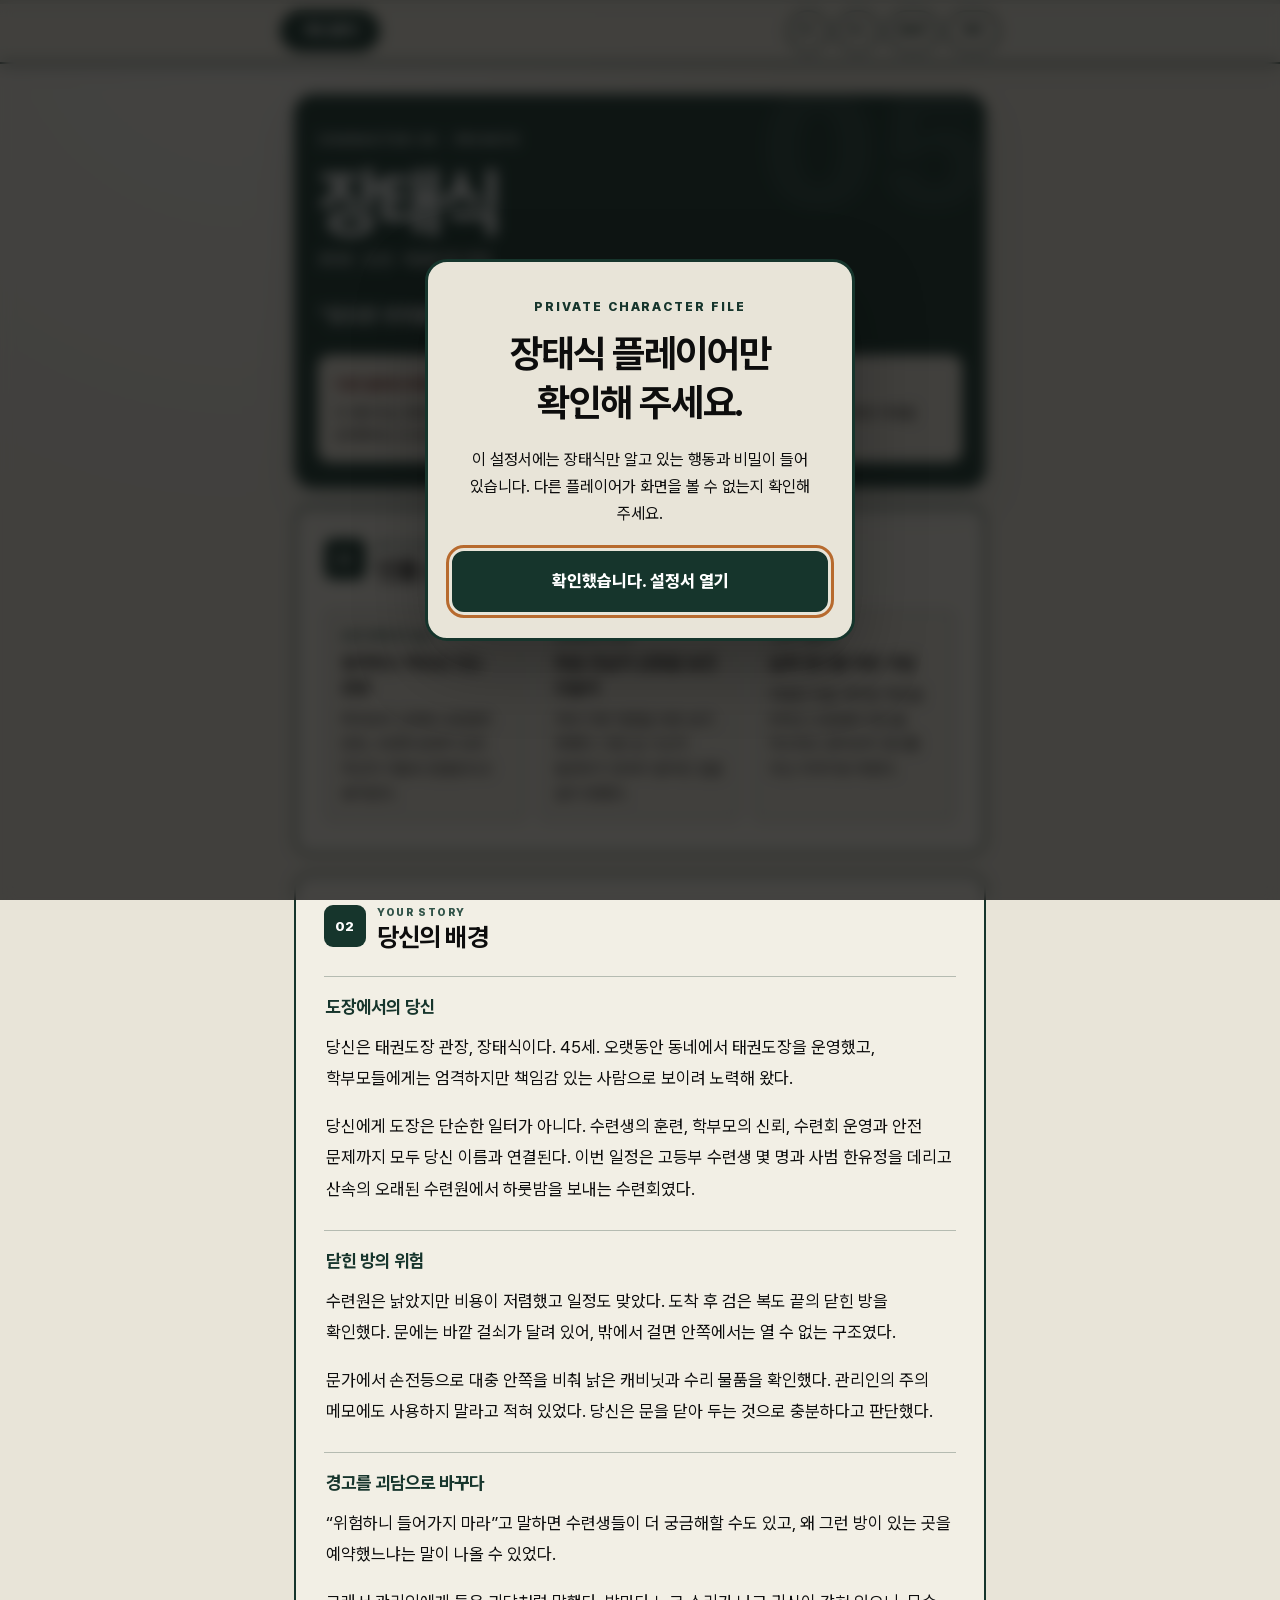
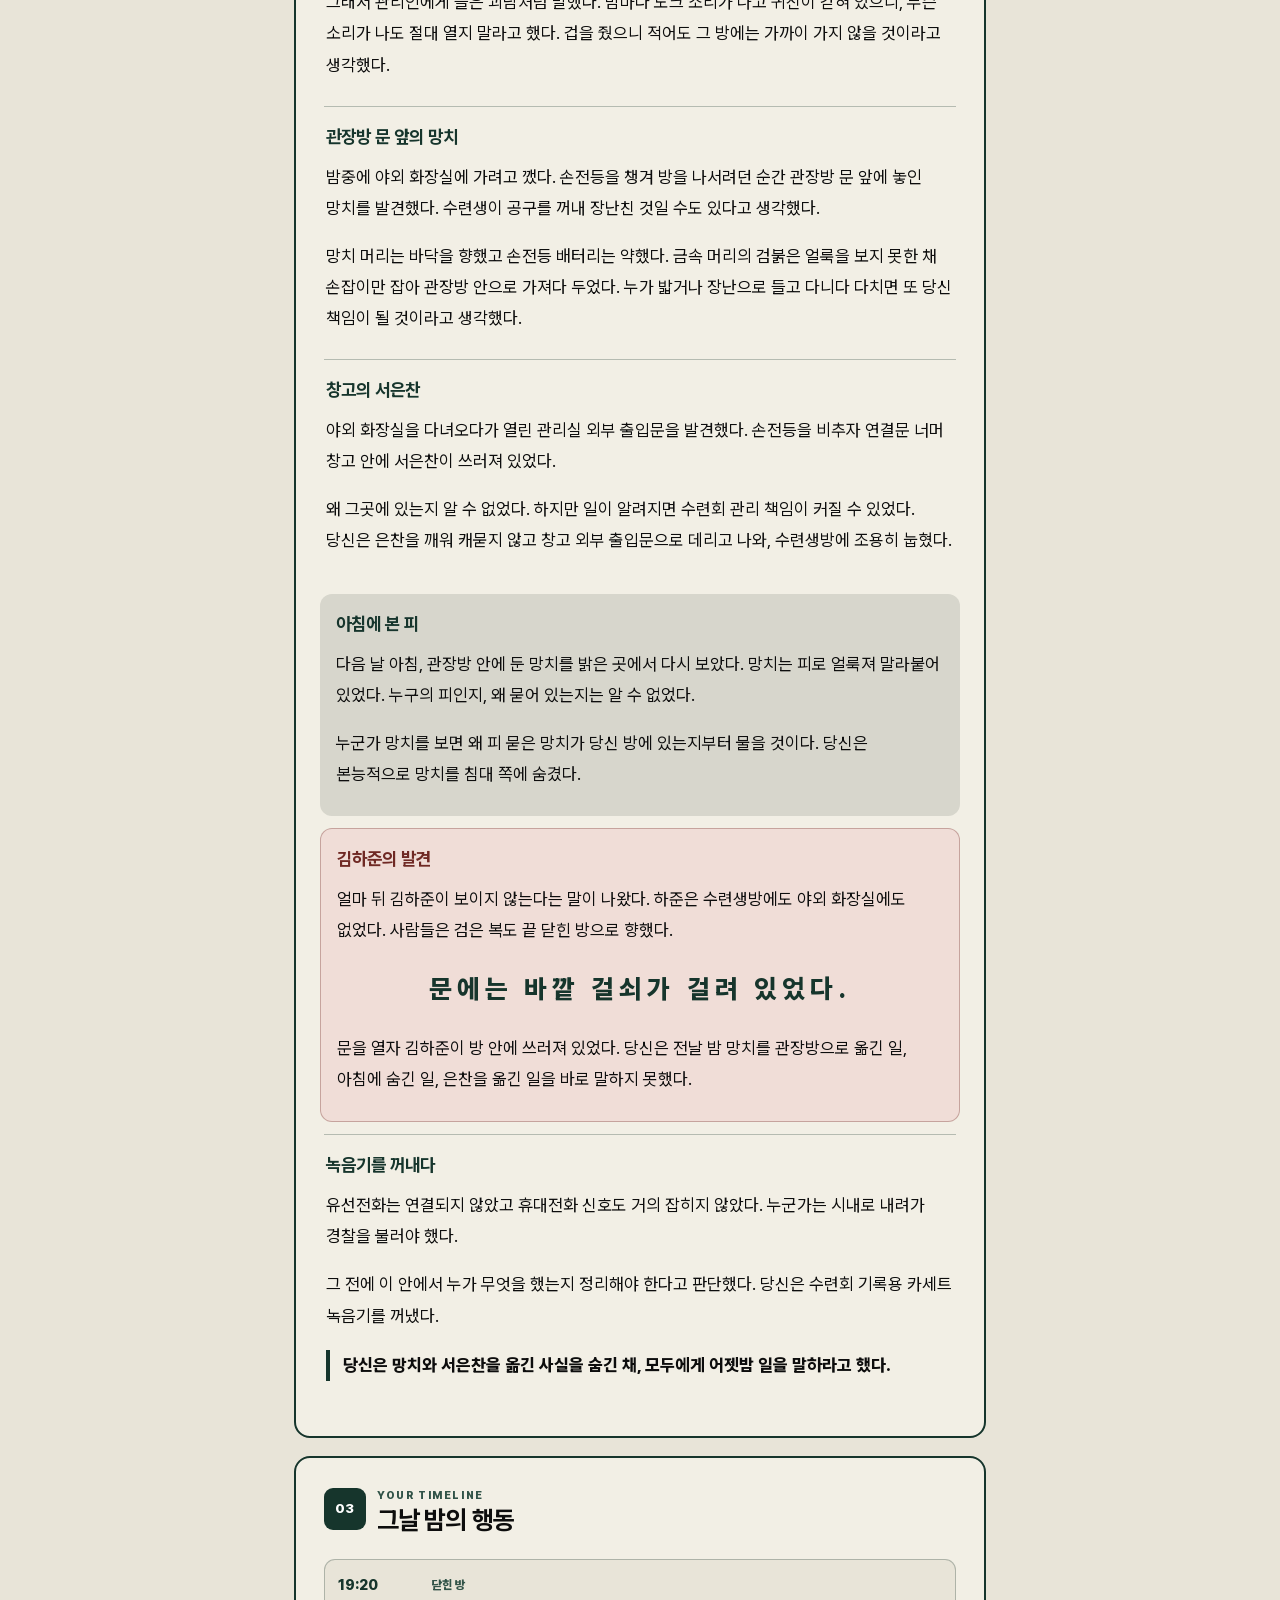
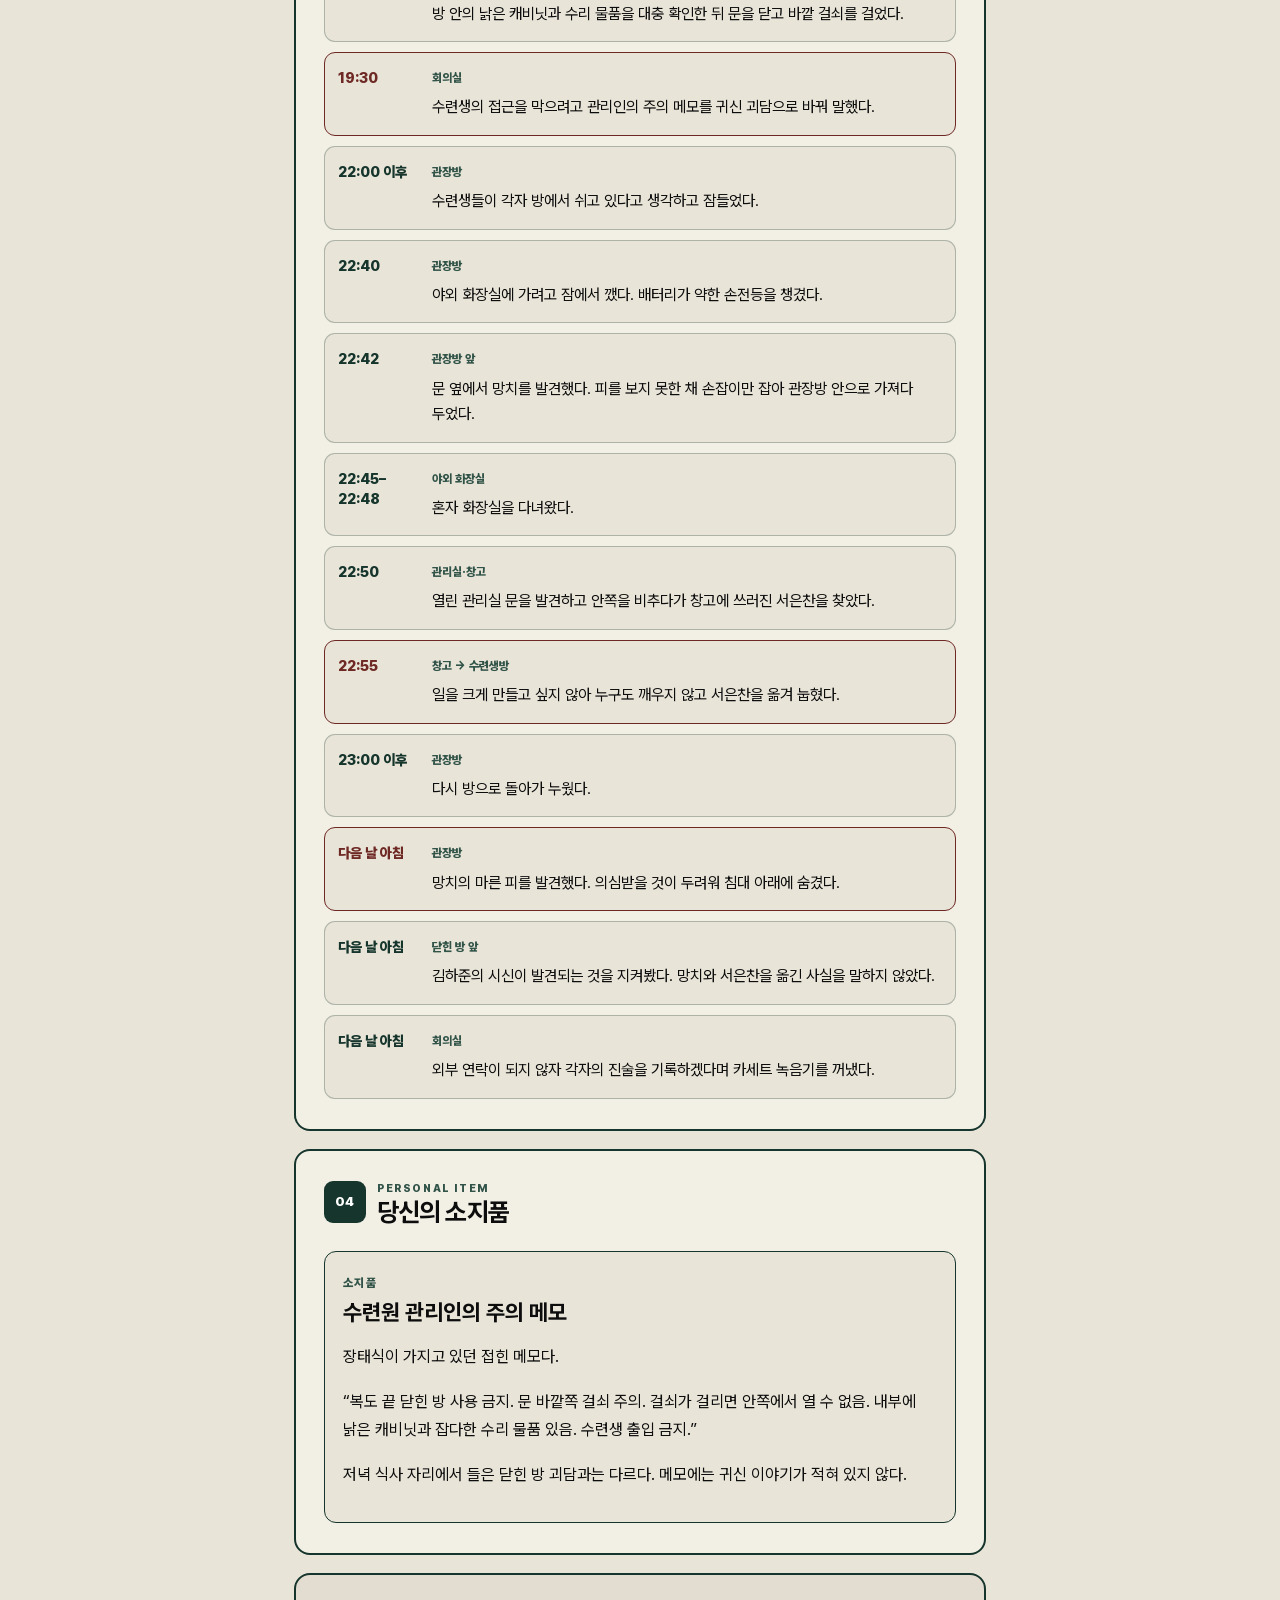
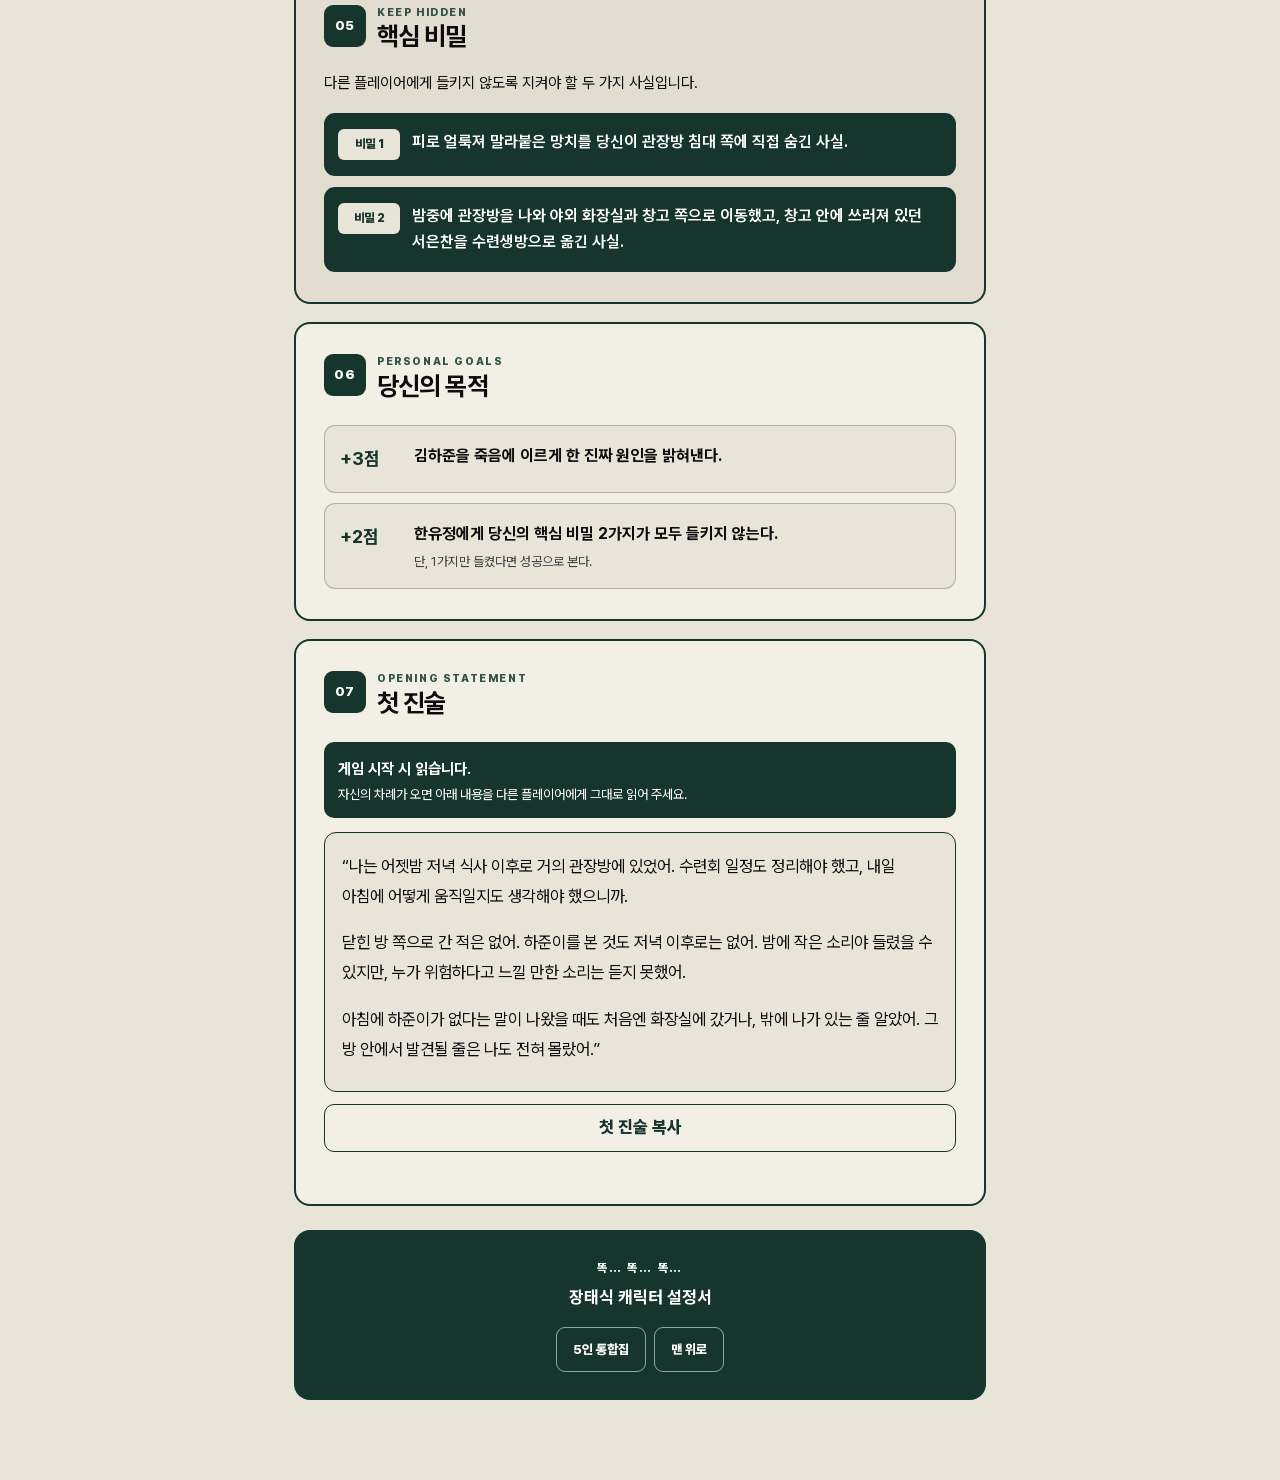
==== index.html @ a2833aea "Add files via upload" ====
<!doctype html>
<html lang="ko">
<head>
  <meta charset="utf-8">
  <meta name="viewport" content="width=device-width, initial-scale=1, viewport-fit=cover">
  <meta name="theme-color" content="#E8E4D8">
  <meta name="color-scheme" content="light">
  <meta name="robots" content="noindex,nofollow,noarchive,nosnippet">
  <title>똑… 똑… 똑… | 장태식 캐릭터 설정서</title>
  <meta name="description" content="머더 미스터리 똑… 똑… 똑… 장태식 전용 모바일 캐릭터 설정서">
  <link rel="stylesheet" href="style.css">
</head>
<body class="is-locked">
  <span class="page-top-anchor" id="pageTop" aria-hidden="true"></span>
  <a class="skip-link" href="#mainContent">본문으로 바로가기</a>
  <div class="reading-progress" aria-hidden="true"><span id="readingProgress"></span></div>

  <section class="privacy-gate" id="privacyGate" role="dialog" aria-modal="true" aria-labelledby="gateTitle">
    <div class="privacy-gate__card">
      <p class="privacy-gate__eyebrow">PRIVATE CHARACTER FILE</p>
      <h1 id="gateTitle">장태식 플레이어만<br>확인해 주세요.</h1>
      <p>이 설정서에는 장태식만 알고 있는 행동과 비밀이 들어 있습니다. 다른 플레이어가 화면을 볼 수 없는지 확인해 주세요.</p>
      <button id="acknowledgeButton" type="button">확인했습니다. 설정서 열기</button>
    </div>
  </section>

  <header class="reader-header" id="readerHeader" inert aria-hidden="true">
    <div class="reader-header__inner">
      <a class="control-button control-button--guide" id="gameGuideLink" href="game-guide/index.html">게임 설명서</a>
      <div class="reader-controls" aria-label="읽기 설정">
        <button class="control-button font-button" id="fontDown" type="button" aria-label="글자 크기 줄이기">가−</button>
        <button class="control-button font-button" id="fontUp" type="button" aria-label="글자 크기 키우기">가＋</button>
        <button class="control-button control-button--map" id="mapOpen" type="button" aria-haspopup="dialog" aria-controls="mapModal" aria-expanded="false">MAP</button>
        <button class="control-button control-button--toc" id="tocOpen" type="button" aria-haspopup="dialog" aria-controls="tocSheet" aria-expanded="false">목차</button>
      </div>
    </div>
  </header>

  <aside class="toc-sheet" id="tocSheet" aria-hidden="true" inert>
    <button class="toc-sheet__backdrop" id="tocBackdrop" type="button" tabindex="-1" aria-label="목차 닫기"></button>
    <div class="toc-sheet__panel" role="dialog" aria-modal="true" aria-labelledby="tocTitle">
      <div class="toc-sheet__header">
        <div><span>QUICK NAVIGATION</span><h2 id="tocTitle">목차</h2></div>
        <button id="tocClose" type="button" aria-label="목차 닫기">닫기</button>
      </div>
      <nav class="toc-list" aria-label="설정서 목차">
        <a href="#profile"><span>01</span><strong>인물 소개</strong></a>
        <a href="#background"><span>02</span><strong>당신의 배경</strong></a>
        <a href="#timeline"><span>03</span><strong>그날 밤의 행동</strong></a>
        <a href="#belonging"><span>04</span><strong>당신의 소지품</strong></a>
        <a href="#secrets"><span>05</span><strong>핵심 비밀</strong></a>
        <a href="#goals"><span>06</span><strong>당신의 목적</strong></a>
        <a href="#statement"><span>07</span><strong>첫 진술</strong></a>
      </nav>
    </div>
  </aside>

  <aside class="map-modal" id="mapModal" aria-hidden="true" inert>
    <button class="map-modal__backdrop" id="mapBackdrop" type="button" tabindex="-1" aria-label="지도 닫기"></button>
    <section class="map-modal__panel" role="dialog" aria-modal="true" aria-labelledby="mapTitle">
      <header class="map-modal__header">
        <div><span>TRAINING CENTER</span><h2 id="mapTitle">수련원 MAP</h2></div>
        <button id="mapClose" type="button">닫기</button>
      </header>
      <div class="map-toolbar" aria-label="지도 확대 설정">
        <button id="mapZoomOut" type="button" aria-label="지도 축소">−</button>
        <output id="mapZoomValue" aria-live="polite">100%</output>
        <button id="mapZoomIn" type="button" aria-label="지도 확대">＋</button>
        <button id="mapReset" type="button">맞춤</button>
      </div>
      <div class="map-viewport" id="mapViewport" tabindex="0" aria-label="확대된 지도를 스크롤하여 확인">
        <img id="mapImage" src="map.png" alt="수련원 실외시설과 실내시설의 방 및 이동 구조를 보여 주는 지도" draggable="false">
      </div>
      <p class="map-hint">확대 후 지도를 위아래·좌우로 움직여 확인하세요.</p>
    </section>
  </aside>

  <main class="page-shell" id="mainContent" tabindex="-1" inert aria-hidden="true">
    <section class="character-hero" aria-labelledby="characterName">
      <p class="character-hero__eyebrow">CHARACTER 05 · PRIVATE</p>
      <h2 id="characterName">장태식</h2>
      <p class="character-hero__role">45세 · 남성 · 태권도장 관장</p>
      <p class="character-hero__lead">“당신은 안전을 책임졌지만, 문제를 감추는 쪽을 선택했다.”</p>
      <div class="privacy-note">
        <strong>다른 플레이어에게 보여주지 마세요.</strong>
        <p>이 페이지는 장태식을 맡은 플레이어만 읽습니다. 필요한 내용은 말로 설명할 수 있지만, 설정서 화면 자체를 공개해서는 안 됩니다.</p>
      </div>
    </section>

    <section class="content-section" id="profile" data-section="인물 소개">
      <div class="section-heading">
        <span class="section-number">01</span>
        <div><p>AT A GLANCE</p><h2>인물 소개</h2></div>
      </div>
      <div class="profile-grid">
        <article><span>도장 안에서의 모습</span><strong>엄격하고 책임감 있는 관장</strong><p>학부모의 신뢰와 수련생의 안전, 수련회 운영이 모두 자신의 이름과 연결된다고 생각한다.</p></article>
        <article><span>김하준과의 관계</span><strong>죽음 전날의 상황을 놓친 인솔자</strong><p>저녁 이후 하준을 따로 보지 못했다. 다음 날 시신이 발견되기 전까지 벌어진 일을 알지 못했다.</p></article>
        <article><span>그날의 출발점</span><strong>실제 경고를 바꾼 괴담</strong><p>위험한 방을 예약한 책임을 피하고 수련생의 접근을 막으려고 관리인의 경고를 귀신 이야기로 바꿨다.</p></article>
      </div>
    </section>

    <section class="content-section" id="background" data-section="당신의 배경">
      <div class="section-heading">
        <span class="section-number">02</span>
        <div><p>YOUR STORY</p><h2>당신의 배경</h2></div>
      </div>
      <div class="story-block">
        <h3>도장에서의 당신</h3>
        <p>당신은 태권도장 관장, 장태식이다. 45세. 오랫동안 동네에서 태권도장을 운영했고, 학부모들에게는 엄격하지만 책임감 있는 사람으로 보이려 노력해 왔다.</p>
        <p>당신에게 도장은 단순한 일터가 아니다. 수련생의 훈련, 학부모의 신뢰, 수련회 운영과 안전 문제까지 모두 당신 이름과 연결된다. 이번 일정은 고등부 수련생 몇 명과 사범 한유정을 데리고 산속의 오래된 수련원에서 하룻밤을 보내는 수련회였다.</p>
      </div>
      <div class="story-block">
        <h3>닫힌 방의 위험</h3>
        <p>수련원은 낡았지만 비용이 저렴했고 일정도 맞았다. 도착 후 검은 복도 끝의 닫힌 방을 확인했다. 문에는 바깥 걸쇠가 달려 있어, 밖에서 걸면 안쪽에서는 열 수 없는 구조였다.</p>
        <p>문가에서 손전등으로 대충 안쪽을 비춰 낡은 캐비닛과 수리 물품을 확인했다. 관리인의 주의 메모에도 사용하지 말라고 적혀 있었다. 당신은 문을 닫아 두는 것으로 충분하다고 판단했다.</p>
      </div>
      <div class="story-block">
        <h3>경고를 괴담으로 바꾸다</h3>
        <p>“위험하니 들어가지 마라”고 말하면 수련생들이 더 궁금해할 수도 있고, 왜 그런 방이 있는 곳을 예약했느냐는 말이 나올 수 있었다.</p>
        <p>그래서 관리인에게 들은 괴담처럼 말했다. 밤마다 노크 소리가 나고 귀신이 갇혀 있으니, 무슨 소리가 나도 절대 열지 말라고 했다. 겁을 줬으니 적어도 그 방에는 가까이 가지 않을 것이라고 생각했다.</p>
      </div>
      <div class="story-block">
        <h3>관장방 문 앞의 망치</h3>
        <p>밤중에 야외 화장실에 가려고 깼다. 손전등을 챙겨 방을 나서려던 순간 관장방 문 앞에 놓인 망치를 발견했다. 수련생이 공구를 꺼내 장난친 것일 수도 있다고 생각했다.</p>
        <p>망치 머리는 바닥을 향했고 손전등 배터리는 약했다. 금속 머리의 검붉은 얼룩을 보지 못한 채 손잡이만 잡아 관장방 안으로 가져다 두었다. 누가 밟거나 장난으로 들고 다니다 다치면 또 당신 책임이 될 것이라고 생각했다.</p>
      </div>
      <div class="story-block">
        <h3>창고의 서은찬</h3>
        <p>야외 화장실을 다녀오다가 열린 관리실 외부 출입문을 발견했다. 손전등을 비추자 연결문 너머 창고 안에 서은찬이 쓰러져 있었다.</p>
        <p>왜 그곳에 있는지 알 수 없었다. 하지만 일이 알려지면 수련회 관리 책임이 커질 수 있었다. 당신은 은찬을 깨워 캐묻지 않고 창고 외부 출입문으로 데리고 나와, 수련생방에 조용히 눕혔다.</p>
      </div>
      <div class="story-block story-block--dark">
        <h3>아침에 본 피</h3>
        <p>다음 날 아침, 관장방 안에 둔 망치를 밝은 곳에서 다시 보았다. 망치는 피로 얼룩져 말라붙어 있었다. 누구의 피인지, 왜 묻어 있는지는 알 수 없었다.</p>
        <p>누군가 망치를 보면 왜 피 묻은 망치가 당신 방에 있는지부터 물을 것이다. 당신은 본능적으로 망치를 침대 쪽에 숨겼다.</p>
      </div>
      <div class="story-block story-block--danger">
        <h3>김하준의 발견</h3>
        <p>얼마 뒤 김하준이 보이지 않는다는 말이 나왔다. 하준은 수련생방에도 야외 화장실에도 없었다. 사람들은 검은 복도 끝 닫힌 방으로 향했다.</p>
        <blockquote>문에는 바깥 걸쇠가 걸려 있었다.</blockquote>
        <p>문을 열자 김하준이 방 안에 쓰러져 있었다. 당신은 전날 밤 망치를 관장방으로 옮긴 일, 아침에 숨긴 일, 은찬을 옮긴 일을 바로 말하지 못했다.</p>
      </div>
      <div class="story-block">
        <h3>녹음기를 꺼내다</h3>
        <p>유선전화는 연결되지 않았고 휴대전화 신호도 거의 잡히지 않았다. 누군가는 시내로 내려가 경찰을 불러야 했다.</p>
        <p>그 전에 이 안에서 누가 무엇을 했는지 정리해야 한다고 판단했다. 당신은 수련회 기록용 카세트 녹음기를 꺼냈다.</p>
        <p class="ending-line">당신은 망치와 서은찬을 옮긴 사실을 숨긴 채, 모두에게 어젯밤 일을 말하라고 했다.</p>
      </div>
    </section>

    <section class="content-section" id="timeline" data-section="그날 밤의 행동">
      <div class="section-heading">
        <span class="section-number">03</span>
        <div><p>YOUR TIMELINE</p><h2>그날 밤의 행동</h2></div>
      </div>
      <ol class="timeline-list">
        <li><div class="timeline-time">19:20</div><div><span class="location">닫힌 방</span><p>방 안의 낡은 캐비닛과 수리 물품을 대충 확인한 뒤 문을 닫고 바깥 걸쇠를 걸었다.</p></div></li>
        <li class="timeline-list__critical"><div class="timeline-time">19:30</div><div><span class="location">회의실</span><p>수련생의 접근을 막으려고 관리인의 주의 메모를 귀신 괴담으로 바꿔 말했다.</p></div></li>
        <li><div class="timeline-time">22:00 이후</div><div><span class="location">관장방</span><p>수련생들이 각자 방에서 쉬고 있다고 생각하고 잠들었다.</p></div></li>
        <li><div class="timeline-time">22:40</div><div><span class="location">관장방</span><p>야외 화장실에 가려고 잠에서 깼다. 배터리가 약한 손전등을 챙겼다.</p></div></li>
        <li><div class="timeline-time">22:42</div><div><span class="location">관장방 앞</span><p>문 옆에서 망치를 발견했다. 피를 보지 못한 채 손잡이만 잡아 관장방 안으로 가져다 두었다.</p></div></li>
        <li><div class="timeline-time">22:45–22:48</div><div><span class="location">야외 화장실</span><p>혼자 화장실을 다녀왔다.</p></div></li>
        <li><div class="timeline-time">22:50</div><div><span class="location">관리실·창고</span><p>열린 관리실 문을 발견하고 안쪽을 비추다가 창고에 쓰러진 서은찬을 찾았다.</p></div></li>
        <li class="timeline-list__critical"><div class="timeline-time">22:55</div><div><span class="location">창고 → 수련생방</span><p>일을 크게 만들고 싶지 않아 누구도 깨우지 않고 서은찬을 옮겨 눕혔다.</p></div></li>
        <li><div class="timeline-time">23:00 이후</div><div><span class="location">관장방</span><p>다시 방으로 돌아가 누웠다.</p></div></li>
        <li class="timeline-list__critical"><div class="timeline-time">다음 날 아침</div><div><span class="location">관장방</span><p>망치의 마른 피를 발견했다. 의심받을 것이 두려워 침대 아래에 숨겼다.</p></div></li>
        <li><div class="timeline-time">다음 날 아침</div><div><span class="location">닫힌 방 앞</span><p>김하준의 시신이 발견되는 것을 지켜봤다. 망치와 서은찬을 옮긴 사실을 말하지 않았다.</p></div></li>
        <li><div class="timeline-time">다음 날 아침</div><div><span class="location">회의실</span><p>외부 연락이 되지 않자 각자의 진술을 기록하겠다며 카세트 녹음기를 꺼냈다.</p></div></li>
      </ol>
    </section>

    <section class="content-section" id="belonging" data-section="당신의 소지품">
      <div class="section-heading">
        <span class="section-number">04</span>
        <div><p>PERSONAL ITEM</p><h2>당신의 소지품</h2></div>
      </div>
      <article class="item-card">
        <p class="item-card__label">소지품</p>
        <h3>수련원 관리인의 주의 메모</h3>
        <p>장태식이 가지고 있던 접힌 메모다.</p>
        <p>“복도 끝 닫힌 방 사용 금지. 문 바깥쪽 걸쇠 주의. 걸쇠가 걸리면 안쪽에서 열 수 없음. 내부에 낡은 캐비닛과 잡다한 수리 물품 있음. 수련생 출입 금지.”</p>
        <p>저녁 식사 자리에서 들은 닫힌 방 괴담과는 다르다. 메모에는 귀신 이야기가 적혀 있지 않다.</p>
      </article>
    </section>

    <section class="content-section content-section--secret" id="secrets" data-section="핵심 비밀">
      <div class="section-heading">
        <span class="section-number">05</span>
        <div><p>KEEP HIDDEN</p><h2>핵심 비밀</h2></div>
      </div>
      <p class="section-intro">다른 플레이어에게 들키지 않도록 지켜야 할 두 가지 사실입니다.</p>
      <div class="secret-list">
        <article><span>비밀 1</span><p>피로 얼룩져 말라붙은 망치를 당신이 관장방 침대 쪽에 직접 숨긴 사실.</p></article>
        <article><span>비밀 2</span><p>밤중에 관장방을 나와 야외 화장실과 창고 쪽으로 이동했고, 창고 안에 쓰러져 있던 서은찬을 수련생방으로 옮긴 사실.</p></article>
      </div>
    </section>

    <section class="content-section" id="goals" data-section="당신의 목적">
      <div class="section-heading">
        <span class="section-number">06</span>
        <div><p>PERSONAL GOALS</p><h2>당신의 목적</h2></div>
      </div>
      <div class="goal-list">
        <article><strong>+3점</strong><p>김하준을 죽음에 이르게 한 진짜 원인을 밝혀낸다.</p></article>
        <article><strong>+2점</strong><p>한유정에게 당신의 핵심 비밀 2가지가 모두 들키지 않는다.</p><small>단, 1가지만 들켰다면 성공으로 본다.</small></article>
      </div>
    </section>

    <section class="content-section" id="statement" data-section="첫 진술">
      <div class="section-heading">
        <span class="section-number">07</span>
        <div><p>OPENING STATEMENT</p><h2>첫 진술</h2></div>
      </div>
      <div class="statement-note"><strong>게임 시작 시 읽습니다.</strong><p>자신의 차례가 오면 아래 내용을 다른 플레이어에게 그대로 읽어 주세요.</p></div>
      <blockquote class="statement-card" id="statementText">
        <p>“나는 어젯밤 저녁 식사 이후로 거의 관장방에 있었어. 수련회 일정도 정리해야 했고, 내일 아침에 어떻게 움직일지도 생각해야 했으니까.</p>
        <p>닫힌 방 쪽으로 간 적은 없어. 하준이를 본 것도 저녁 이후로는 없어. 밤에 작은 소리야 들렸을 수 있지만, 누가 위험하다고 느낄 만한 소리는 듣지 못했어.</p>
        <p>아침에 하준이가 없다는 말이 나왔을 때도 처음엔 화장실에 갔거나, 밖에 나가 있는 줄 알았어. 그 방 안에서 발견될 줄은 나도 전혀 몰랐어.”</p>
      </blockquote>
      <button class="copy-button" id="copyStatement" type="button">첫 진술 복사</button>
      <p class="copy-status" id="copyStatus" aria-live="polite"></p>
    </section>

    <footer class="page-footer">
      <p>똑… 똑… 똑…</p>
      <strong>장태식 캐릭터 설정서</strong>
      <div class="page-footer__links"><a href="../../index.html">5인 통합집</a><a id="footerTopLink" href="#pageTop">맨 위로</a></div>
    </footer>
  </main>

  <button class="top-button" id="topButton" type="button" tabindex="-1" aria-hidden="true" aria-label="맨 위로 이동" title="맨 위로">↑</button>
  <script src="script.js"></script>
</body>
</html>
---- style.css ----
@font-face {
  font-family: "Pretendard";
  src: url("PretendardVariable.woff2") format("woff2-variations");
  font-weight: 45 920;
  font-style: normal;
  font-display: swap;
}

:root {
  --paper: #E8E4D8;
  --paper-light: #F6F3EA;
  --paper-deep: #D9D3C3;
  --ink: #0D0D0D;
  --green: #16352C;
  --green-soft: #315348;
  --line: rgba(22, 53, 44, 0.28);
  --danger: #6F2924;
  --danger-soft: #F0DDD7;
  --body-size: 17px;
  --safe-top: env(safe-area-inset-top, 0px);
  --safe-bottom: env(safe-area-inset-bottom, 0px);
}

* { box-sizing: border-box; }
html { font-size: var(--body-size); scroll-behavior: smooth; scroll-padding-top: 116px; }
.page-top-anchor { position: absolute; inset: 0 auto auto 0; width: 1px; height: 1px; pointer-events: none; }
body {
  margin: 0;
  color: var(--ink);
  background:
    radial-gradient(circle at 18% 0%, rgba(255,255,255,.46), transparent 34rem),
    var(--paper);
  font-family: "Pretendard", -apple-system, BlinkMacSystemFont, "Segoe UI", sans-serif;
  font-size: 1rem;
  line-height: 1.78;
  word-break: keep-all;
  overflow-wrap: break-word;
  -webkit-font-smoothing: antialiased;
}

body.is-locked { overflow: hidden; }
button, a { font: inherit; }
button { color: inherit; }
a { color: inherit; }
p, h1, h2, h3, blockquote { margin-top: 0; }
p { margin-bottom: 1em; }

.skip-link {
  position: fixed;
  top: 8px;
  left: 8px;
  z-index: 1000;
  transform: translateY(-160%);
  padding: 9px 14px;
  color: #fff;
  background: var(--green);
  border-radius: 8px;
}
.skip-link:focus { transform: translateY(0); }

.reading-progress {
  position: fixed;
  inset: 0 0 auto;
  z-index: 80;
  height: 4px;
  background: rgba(22,53,44,.12);
}
.reading-progress span { display: block; width: 0; height: 100%; background: var(--green); }

.privacy-gate {
  position: fixed;
  inset: 0;
  z-index: 500;
  display: grid;
  place-items: center;
  padding: calc(24px + var(--safe-top)) 20px calc(24px + var(--safe-bottom));
  background: rgba(13, 13, 13, .76);
  backdrop-filter: blur(7px);
}
.privacy-gate[hidden] { display: none; }
.privacy-gate__card {
  width: min(100%, 430px);
  padding: 34px 24px 26px;
  background: var(--paper);
  border: 3px solid var(--green);
  border-radius: 22px;
  box-shadow: 0 24px 70px rgba(0,0,0,.28);
  text-align: center;
}
.privacy-gate__eyebrow {
  margin-bottom: 12px;
  color: var(--green);
  font-size: .72rem;
  font-weight: 850;
  letter-spacing: .16em;
}
.privacy-gate h1 {
  margin-bottom: 18px;
  font-size: clamp(1.72rem, 7vw, 2.25rem);
  line-height: 1.28;
  letter-spacing: -.035em;
}
.privacy-gate p:not(.privacy-gate__eyebrow) { margin-bottom: 24px; font-size: .95rem; line-height: 1.68; }
.privacy-gate button {
  width: 100%;
  min-height: 52px;
  padding: 13px 16px;
  color: #fff;
  background: var(--green);
  border: 2px solid var(--green);
  border-radius: 12px;
  font-weight: 800;
  cursor: pointer;
}

.reader-header {
  position: sticky;
  top: 0;
  z-index: 60;
  padding: calc(10px + var(--safe-top)) max(12px, env(safe-area-inset-left)) 10px max(12px, env(safe-area-inset-right));
  background: rgba(232, 228, 216, .96);
  border-bottom: 2px solid var(--green);
  box-shadow: 0 5px 18px rgba(22, 53, 44, .08);
  backdrop-filter: blur(12px);
}
.reader-header__inner {
  display: flex;
  align-items: center;
  justify-content: space-between;
  gap: 10px;
  max-width: 720px;
  margin: 0 auto;
}
.reader-controls {
  display: flex;
  flex: 0 0 auto;
  gap: 6px;
}
.control-button {
  display: inline-flex;
  align-items: center;
  justify-content: center;
  min-width: 42px;
  min-height: 42px;
  padding: 8px 10px;
  color: var(--green);
  background: transparent;
  border: 2px solid var(--green);
  border-radius: 999px;
  font-size: 12px;
  font-weight: 900;
  line-height: 1.1;
  text-decoration: none;
  white-space: nowrap;
  cursor: pointer;
  -webkit-tap-highlight-color: transparent;
}
.control-button:active, .control-button[aria-pressed="true"] { color: #fff; background: var(--green); }
.control-button:disabled { opacity: .42; cursor: default; }
.control-button--map { min-width: 48px; }
.control-button--toc { min-width: 54px; }
.control-button--guide {
  flex: 0 0 auto;
  min-width: 100px;
  color: #fff;
  background: var(--green);
}

.toc-sheet { position: fixed; inset: 0; z-index: 200; visibility: hidden; }
.toc-sheet.is-open { visibility: visible; }
.toc-sheet__backdrop {
  position: absolute;
  inset: 0;
  width: 100%;
  height: 100%;
  padding: 0;
  background: rgba(13,13,13,.48);
  border: 0;
  opacity: 0;
  transition: opacity .2s ease;
}
.toc-sheet.is-open .toc-sheet__backdrop { opacity: 1; }
.toc-sheet__panel {
  position: absolute;
  right: 0;
  bottom: 0;
  left: 0;
  max-height: min(78vh, 680px);
  padding: 20px max(18px, env(safe-area-inset-right)) calc(24px + var(--safe-bottom)) max(18px, env(safe-area-inset-left));
  overflow-y: auto;
  background: var(--paper-light);
  border: 2px solid var(--green);
  border-bottom: 0;
  border-radius: 22px 22px 0 0;
  transform: translateY(102%);
  transition: transform .25s ease;
}
.toc-sheet.is-open .toc-sheet__panel { transform: translateY(0); }
.toc-sheet__header { display: flex; align-items: center; justify-content: space-between; gap: 16px; margin-bottom: 16px; }
.toc-sheet__header span { color: var(--green-soft); font-size: .67rem; font-weight: 800; letter-spacing: .14em; }
.toc-sheet__header h2 { margin: 2px 0 0; font-size: 1.55rem; line-height: 1.2; }
.toc-sheet__header button { min-width: 56px; min-height: 40px; background: transparent; border: 1.5px solid var(--green); border-radius: 9px; font-size: .82rem; font-weight: 800; }
.toc-list { display: grid; gap: 8px; }
.toc-list a {
  display: grid;
  grid-template-columns: 38px 1fr;
  align-items: center;
  min-height: 52px;
  padding: 8px 12px;
  background: var(--paper);
  border: 1px solid var(--line);
  border-radius: 10px;
  text-decoration: none;
}
.toc-list span { color: var(--green); font-size: .72rem; font-weight: 850; letter-spacing: .08em; }
.toc-list strong { font-size: .95rem; }
.toc-list a.is-current { color: #fff; background: var(--green); }
.toc-list a.is-current span { color: #fff; }

.map-modal { position: fixed; inset: 0; z-index: 240; visibility: hidden; }
.map-modal.is-open { visibility: visible; }
.map-modal__backdrop { position: absolute; inset: 0; width: 100%; height: 100%; padding: 0; background: rgba(13,13,13,.72); border: 0; opacity: 0; transition: opacity .2s ease; }
.map-modal.is-open .map-modal__backdrop { opacity: 1; }
.map-modal__panel { position: absolute; top: 50%; left: 50%; display: grid; grid-template-rows: auto auto minmax(0, 1fr) auto; width: min(calc(100% - 20px), 760px); height: min(calc(100vh - 20px), 900px); height: min(calc(100dvh - 20px), 900px); overflow: hidden; background: var(--paper-light); border: 2px solid var(--green); border-radius: 20px; box-shadow: 0 24px 70px rgba(0,0,0,.36); opacity: 0; transform: translate(-50%, -48%) scale(.985); transition: opacity .2s ease, transform .2s ease; }
.map-modal.is-open .map-modal__panel { opacity: 1; transform: translate(-50%, -50%) scale(1); }
.map-modal__header { display: flex; align-items: center; justify-content: space-between; gap: 16px; padding: 15px 16px 13px; border-bottom: 1px solid var(--line); }
.map-modal__header span { display: block; color: var(--green-soft); font-size: .62rem; font-weight: 850; letter-spacing: .14em; }
.map-modal__header h2 { margin: 1px 0 0; font-size: 1.25rem; line-height: 1.2; }
.map-modal__header button, .map-toolbar button { min-width: 44px; min-height: 44px; padding: 8px 11px; color: var(--green); background: var(--paper); border: 1.5px solid var(--green); border-radius: 10px; font-weight: 850; line-height: 1; cursor: pointer; }
.map-toolbar { display: grid; grid-template-columns: 44px minmax(64px, auto) 44px minmax(64px, auto); justify-content: center; align-items: center; gap: 7px; padding: 9px 12px; background: var(--paper); border-bottom: 1px solid var(--line); }
.map-toolbar output { color: var(--green); font-size: .82rem; font-weight: 900; text-align: center; }
.map-toolbar button:disabled { opacity: .4; cursor: default; }
.map-viewport { min-width: 0; min-height: 0; padding: 8px; overflow: auto; overscroll-behavior: contain; background: #10251F; scrollbar-color: var(--paper-deep) var(--green); -webkit-overflow-scrolling: touch; }
.map-viewport img { display: block; width: 100%; max-width: none; height: auto; margin: 0 auto; user-select: none; -webkit-user-drag: none; }
.map-hint { margin: 0; padding: 9px 14px calc(9px + var(--safe-bottom)); color: var(--green-soft); background: var(--paper); font-size: .7rem; font-weight: 700; line-height: 1.45; text-align: center; }

.page-shell { width: min(100%, 720px); margin: 0 auto; padding: 22px 14px calc(80px + var(--safe-bottom)); }
.character-hero {
  position: relative;
  overflow: hidden;
  padding: 34px 22px 24px;
  background: var(--green);
  color: #fff;
  border: 2px solid var(--green);
  border-radius: 20px;
  box-shadow: 0 16px 36px rgba(22,53,44,.15);
}
.character-hero::after {
  content: "05";
  position: absolute;
  right: -4px;
  top: -34px;
  color: rgba(255,255,255,.06);
  font-size: 10rem;
  font-weight: 900;
  line-height: 1;
  pointer-events: none;
}
.character-hero__eyebrow { position: relative; z-index: 1; margin-bottom: 12px; font-size: .7rem; font-weight: 800; letter-spacing: .16em; }
.character-hero h2 { position: relative; z-index: 1; margin-bottom: 2px; font-size: clamp(2.7rem, 14vw, 4.4rem); line-height: 1.08; letter-spacing: -.065em; }
.character-hero__role { position: relative; z-index: 1; margin-bottom: 26px; font-size: .92rem; font-weight: 650; opacity: .84; }
.character-hero__lead { position: relative; z-index: 1; margin-bottom: 24px; font-size: 1.15rem; font-weight: 750; line-height: 1.58; }
.privacy-note { position: relative; z-index: 1; padding: 15px 16px; color: var(--ink); background: var(--paper); border: 1px solid rgba(255,255,255,.28); border-radius: 12px; }
.privacy-note strong { display: block; margin-bottom: 4px; color: var(--danger); font-size: .9rem; }
.privacy-note p { margin: 0; font-size: .82rem; line-height: 1.6; }

.content-section {
  margin-top: 18px;
  padding: 24px 18px;
  background: rgba(246,243,234,.74);
  border: 2px solid var(--green);
  border-radius: 16px;
}
.section-heading { display: grid; grid-template-columns: 42px 1fr; align-items: start; gap: 11px; margin-bottom: 22px; }
.section-number { display: grid; place-items: center; width: 42px; height: 42px; color: #fff; background: var(--green); border-radius: 9px; font-size: .78rem; font-weight: 850; letter-spacing: .06em; }
.section-heading p { margin: 1px 0 2px; color: var(--green-soft); font-size: .63rem; font-weight: 850; letter-spacing: .15em; line-height: 1.3; }
.section-heading h2 { margin: 0; font-size: 1.5rem; line-height: 1.25; letter-spacing: -.035em; }
.section-intro { margin: -6px 0 16px; font-size: .9rem; }

.profile-grid { display: grid; gap: 10px; }
.profile-grid article { padding: 16px; background: var(--paper); border: 1px solid var(--line); border-radius: 11px; }
.profile-grid span { display: block; margin-bottom: 4px; color: var(--green-soft); font-size: .7rem; font-weight: 800; letter-spacing: .04em; }
.profile-grid strong { display: block; margin-bottom: 7px; font-size: 1rem; line-height: 1.45; }
.profile-grid p { margin: 0; font-size: .88rem; line-height: 1.65; }

.story-block { padding: 18px 2px 8px; border-top: 1px solid var(--line); }
.story-block:first-of-type { padding-top: 0; border-top: 0; }
.story-block h3 { margin-bottom: 12px; color: var(--green); font-size: 1.05rem; line-height: 1.4; }
.story-block p { font-size: 1rem; line-height: 1.83; }
.story-block--dark, .story-block--danger { margin: 12px -4px; padding: 18px 16px 9px; border: 0; border-radius: 12px; }
.story-block--dark { background: #D7D6CC; }
.story-block--danger { background: var(--danger-soft); border: 1px solid rgba(111,41,36,.32); }
.story-block--danger h3 { color: var(--danger); }
.story-block blockquote { margin: 20px 0; color: var(--green); font-size: 1.55rem; font-weight: 800; letter-spacing: .19em; text-align: center; }
.ending-line { margin-top: 18px; padding-left: 13px; border-left: 4px solid var(--green); font-weight: 800; }

.timeline-list { position: relative; display: grid; gap: 10px; margin: 0; padding: 0; list-style: none; }
.timeline-list li { display: grid; grid-template-columns: 82px 1fr; gap: 12px; padding: 15px 13px; background: var(--paper); border: 1px solid var(--line); border-radius: 11px; }
.timeline-time { color: var(--green); font-size: .84rem; font-weight: 850; line-height: 1.4; }
.timeline-list .location { display: block; margin-bottom: 5px; color: var(--green-soft); font-size: .7rem; font-weight: 800; }
.timeline-list p { margin: 0; font-size: .91rem; line-height: 1.65; }
.timeline-list aside { margin-top: 10px; padding: 9px 10px; color: var(--danger); background: var(--danger-soft); border-left: 3px solid var(--danger); font-size: .77rem; font-weight: 750; line-height: 1.55; }
.timeline-list__critical { border-color: var(--danger) !important; }
.timeline-list__critical .timeline-time { color: var(--danger); }

.item-card { padding: 21px 18px 16px; background: var(--paper); border: 1.5px solid var(--green); border-radius: 12px; }
.item-card__label { margin-bottom: 3px; color: var(--green-soft); font-size: .7rem; font-weight: 850; letter-spacing: .12em; }
.item-card h3 { margin-bottom: 15px; font-size: 1.3rem; line-height: 1.4; }
.item-card p:not(.item-card__label) { font-size: .95rem; line-height: 1.76; }

.content-section--secret { background: #E2DDD0; }
.secret-list { display: grid; gap: 11px; }
.secret-list article { display: grid; grid-template-columns: 62px 1fr; gap: 12px; align-items: start; padding: 16px 14px; color: #fff; background: var(--green); border-radius: 11px; }
.secret-list span { padding: 5px 6px; color: var(--green); background: var(--paper); border-radius: 6px; font-size: .7rem; font-weight: 850; text-align: center; }
.secret-list p { margin: 0; font-size: .93rem; font-weight: 620; line-height: 1.68; }

.goal-list { display: grid; gap: 10px; }
.goal-list article { display: grid; grid-template-columns: 62px 1fr; column-gap: 12px; align-items: start; padding: 17px 15px; background: var(--paper); border: 1px solid var(--line); border-radius: 11px; }
.goal-list strong { grid-row: 1 / span 2; color: var(--green); font-size: 1.08rem; }
.goal-list p { margin: 0; font-size: .94rem; font-weight: 700; line-height: 1.6; }
.goal-list small { margin-top: 5px; color: #3D403E; font-size: .76rem; line-height: 1.5; }

.statement-note { margin-bottom: 14px; padding: 13px 14px; color: #fff; background: var(--green); border-radius: 10px; }
.statement-note strong { display: block; margin-bottom: 2px; font-size: .9rem; }
.statement-note p { margin: 0; font-size: .78rem; line-height: 1.55; }
.statement-card { margin: 0; padding: 19px 17px 9px; background: var(--paper); border: 1.5px solid var(--green); border-radius: 12px; }
.statement-card p { font-size: .98rem; line-height: 1.8; }
.copy-button { width: 100%; min-height: 48px; margin-top: 12px; color: var(--green); background: transparent; border: 1.5px solid var(--green); border-radius: 10px; font-weight: 800; cursor: pointer; }
.copy-status { min-height: 1.4em; margin: 5px 0 0; color: var(--green); font-size: .75rem; text-align: center; }

.page-footer { margin-top: 24px; padding: 28px 18px; color: #fff; background: var(--green); border-radius: 16px; text-align: center; }
.page-footer p { margin: 0 0 2px; font-size: .7rem; font-weight: 800; letter-spacing: .15em; }
.page-footer strong { display: block; margin-bottom: 15px; font-size: 1rem; }
.page-footer a { display: inline-flex; align-items: center; justify-content: center; min-height: 44px; padding: 10px 16px; border: 1px solid rgba(255,255,255,.55); border-radius: 9px; font-size: .78rem; font-weight: 800; text-decoration: none; }
.page-footer__links { display: flex; justify-content: center; gap: 8px; }

.top-button { position: fixed; right: max(14px, env(safe-area-inset-right)); bottom: calc(16px + var(--safe-bottom)); z-index: 50; width: 46px; height: 46px; color: #fff; background: var(--green); border: 2px solid var(--paper); border-radius: 50%; box-shadow: 0 7px 18px rgba(13,13,13,.2); font-weight: 900; opacity: 0; pointer-events: none; transform: translateY(10px); transition: .2s ease; }
.top-button.is-visible { opacity: 1; pointer-events: auto; transform: translateY(0); }

button:focus-visible, a:focus-visible { outline: 3px solid #B76A2E; outline-offset: 3px; }

@media (min-width: 640px) {
  .page-shell { padding-top: 30px; }
  .content-section { padding: 30px 28px; }
  .profile-grid { grid-template-columns: repeat(3, 1fr); }
  .profile-grid article { min-height: 190px; }
}

@media (max-width: 370px) {
  .reader-header { padding-right: max(9px, env(safe-area-inset-right)); padding-left: max(9px, env(safe-area-inset-left)); }
  .reader-header__inner { gap: 6px; }
  .reader-controls { gap: 4px; }
  .control-button { min-width: 40px; min-height: 40px; padding: 7px 8px; font-size: 11px; }
  .control-button--guide { min-width: 92px; }
  .control-button--map { min-width: 44px; padding-inline: 6px; }
  .control-button--toc { min-width: 50px; }
  .timeline-list li { grid-template-columns: 69px 1fr; gap: 9px; padding-inline: 10px; }
  .secret-list article { grid-template-columns: 54px 1fr; gap: 9px; padding-inline: 11px; }
}

@media (prefers-reduced-motion: reduce) {
  html { scroll-behavior: auto; }
  *, *::before, *::after { transition-duration: .01ms !important; animation-duration: .01ms !important; }
}

@media print {
  .privacy-gate, .reader-header, .reading-progress, .top-button, .copy-button, .copy-status, .map-modal { display: none !important; }
  body { background: #fff; }
  .page-shell { width: 100%; padding: 0; }
  .content-section, .character-hero { break-inside: avoid; box-shadow: none; }
}
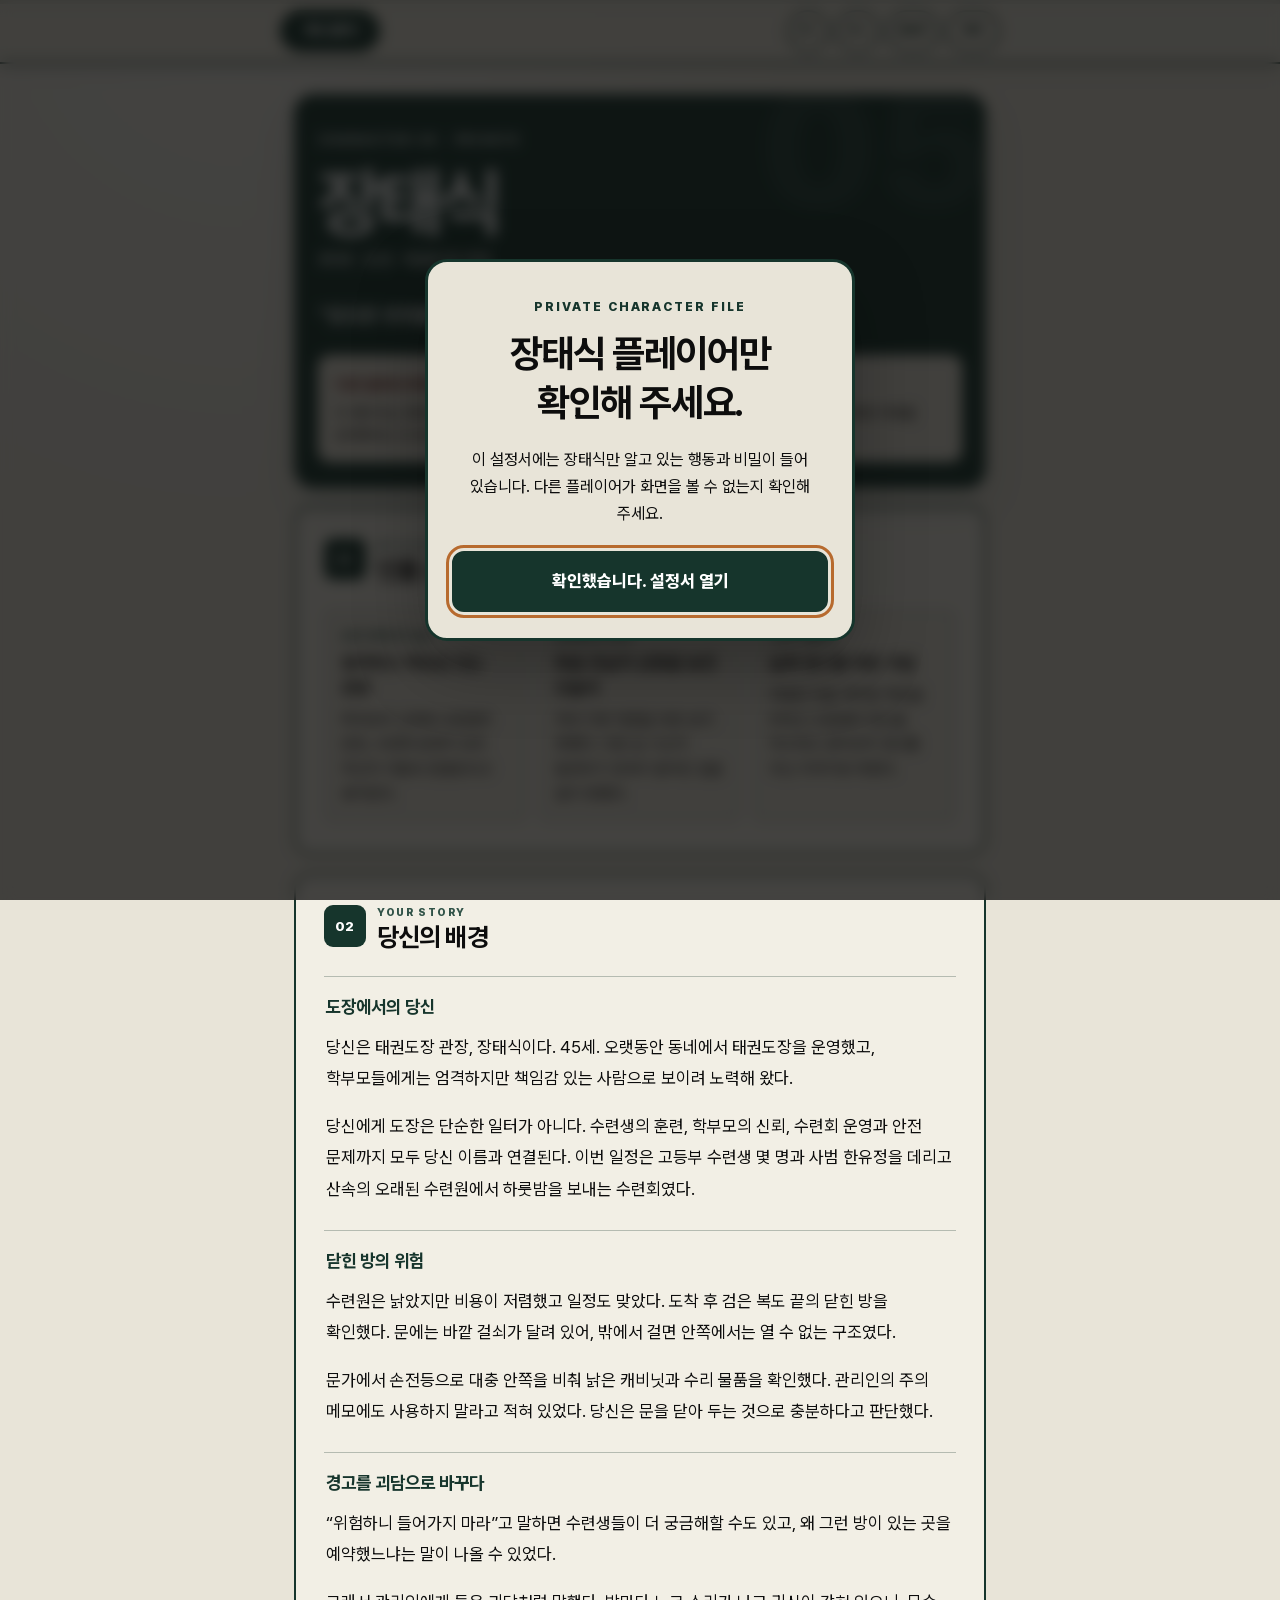
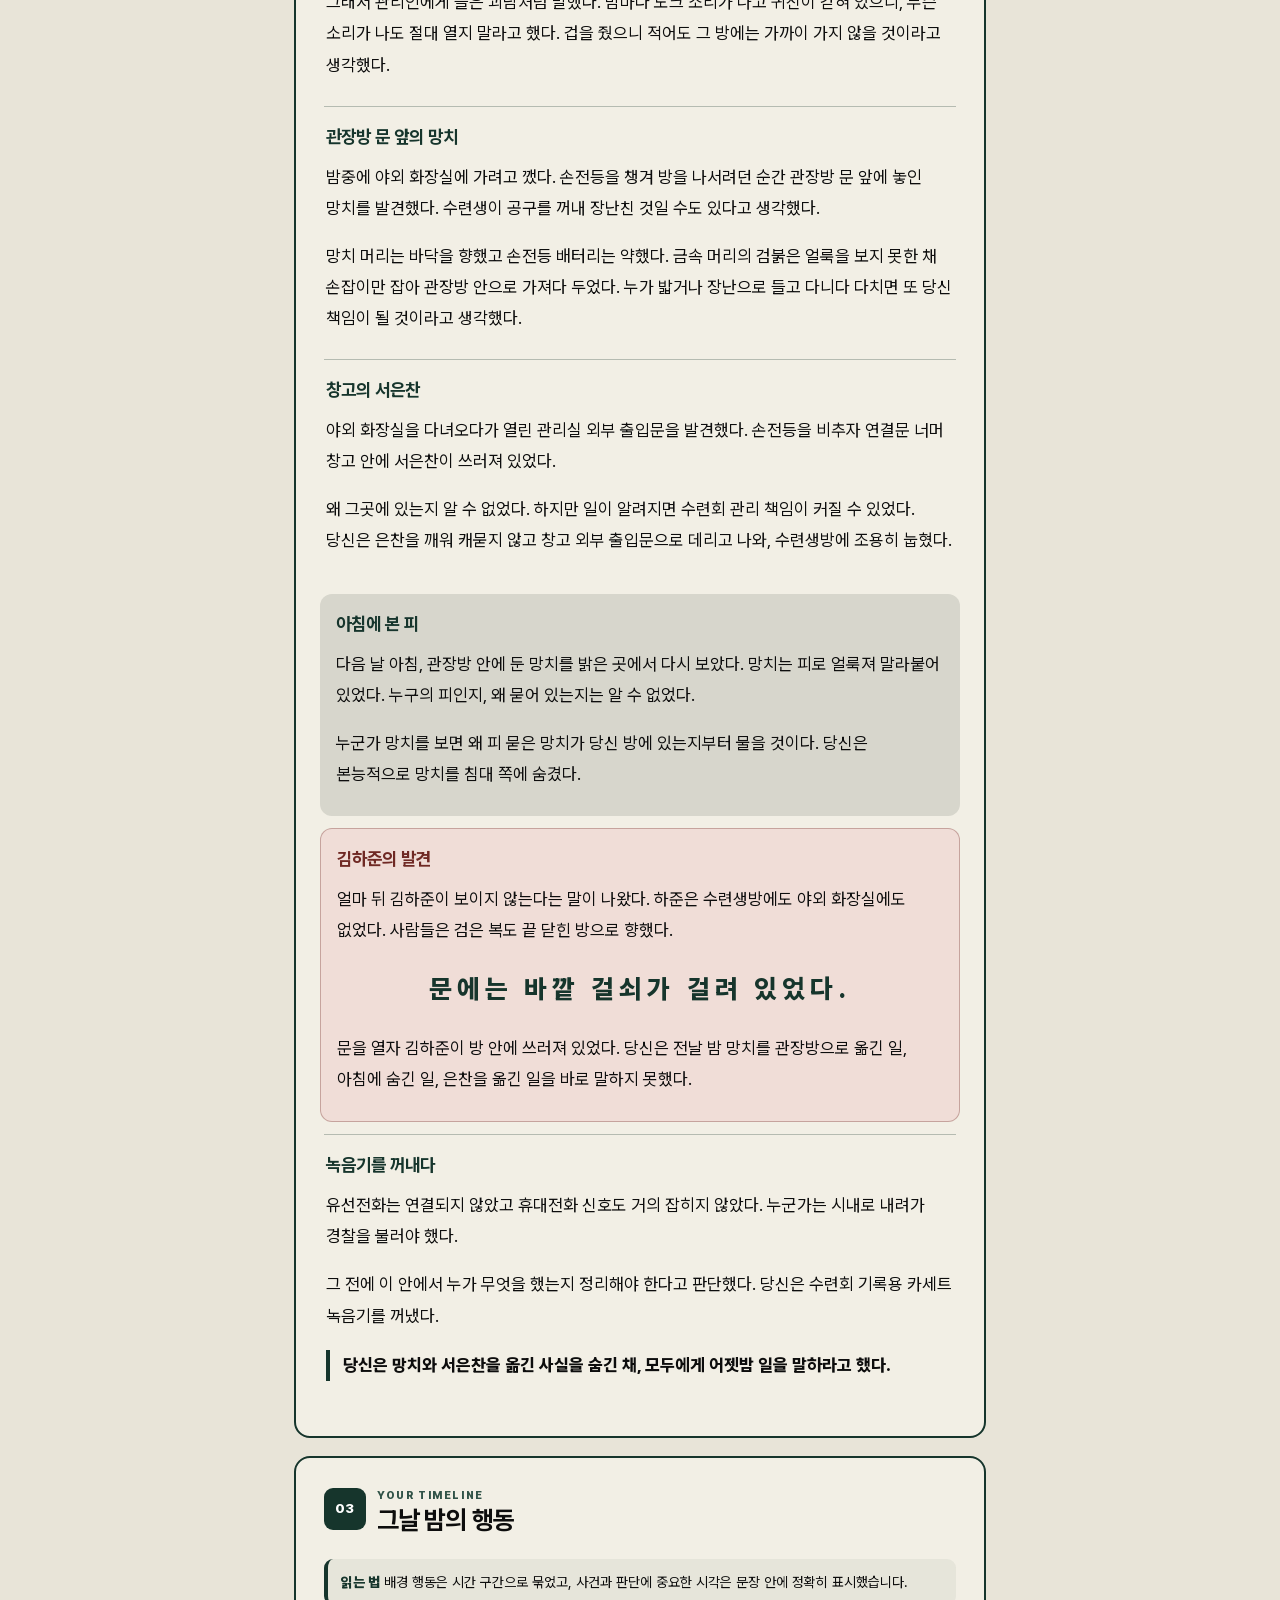
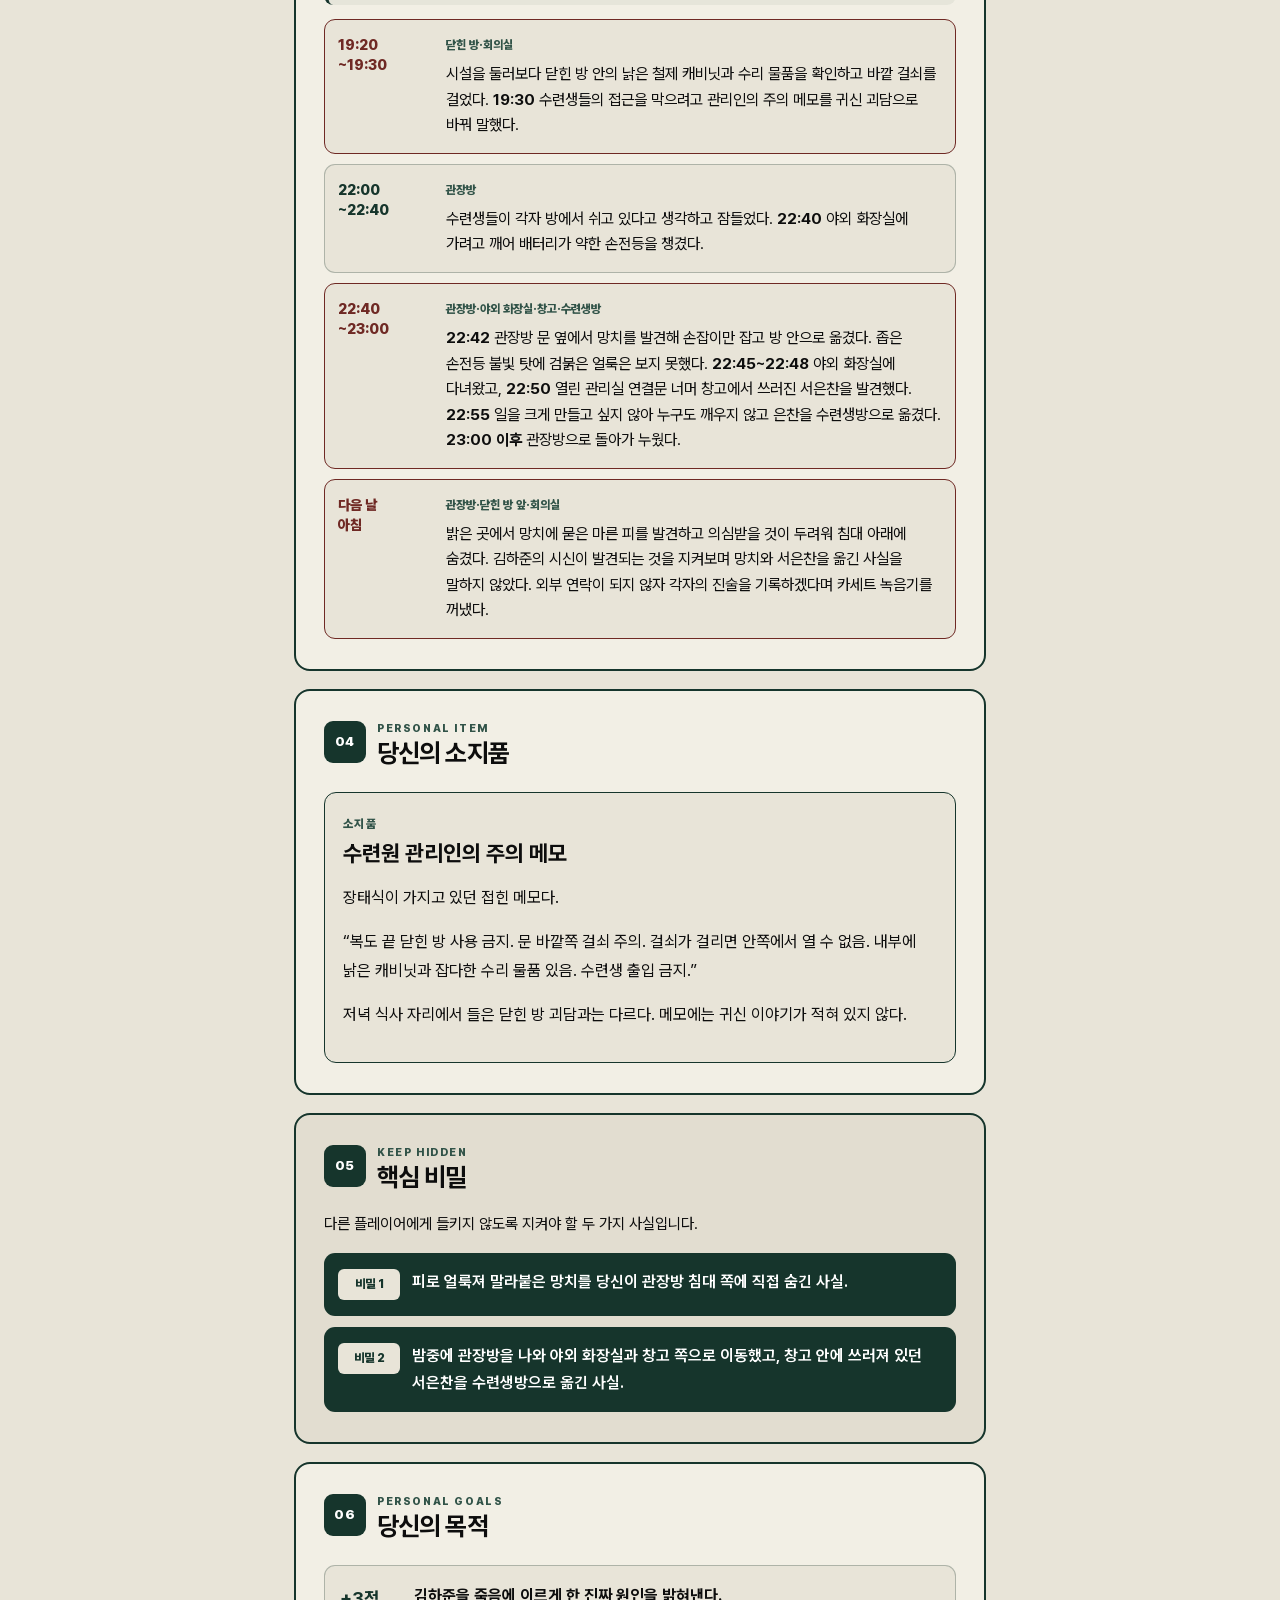
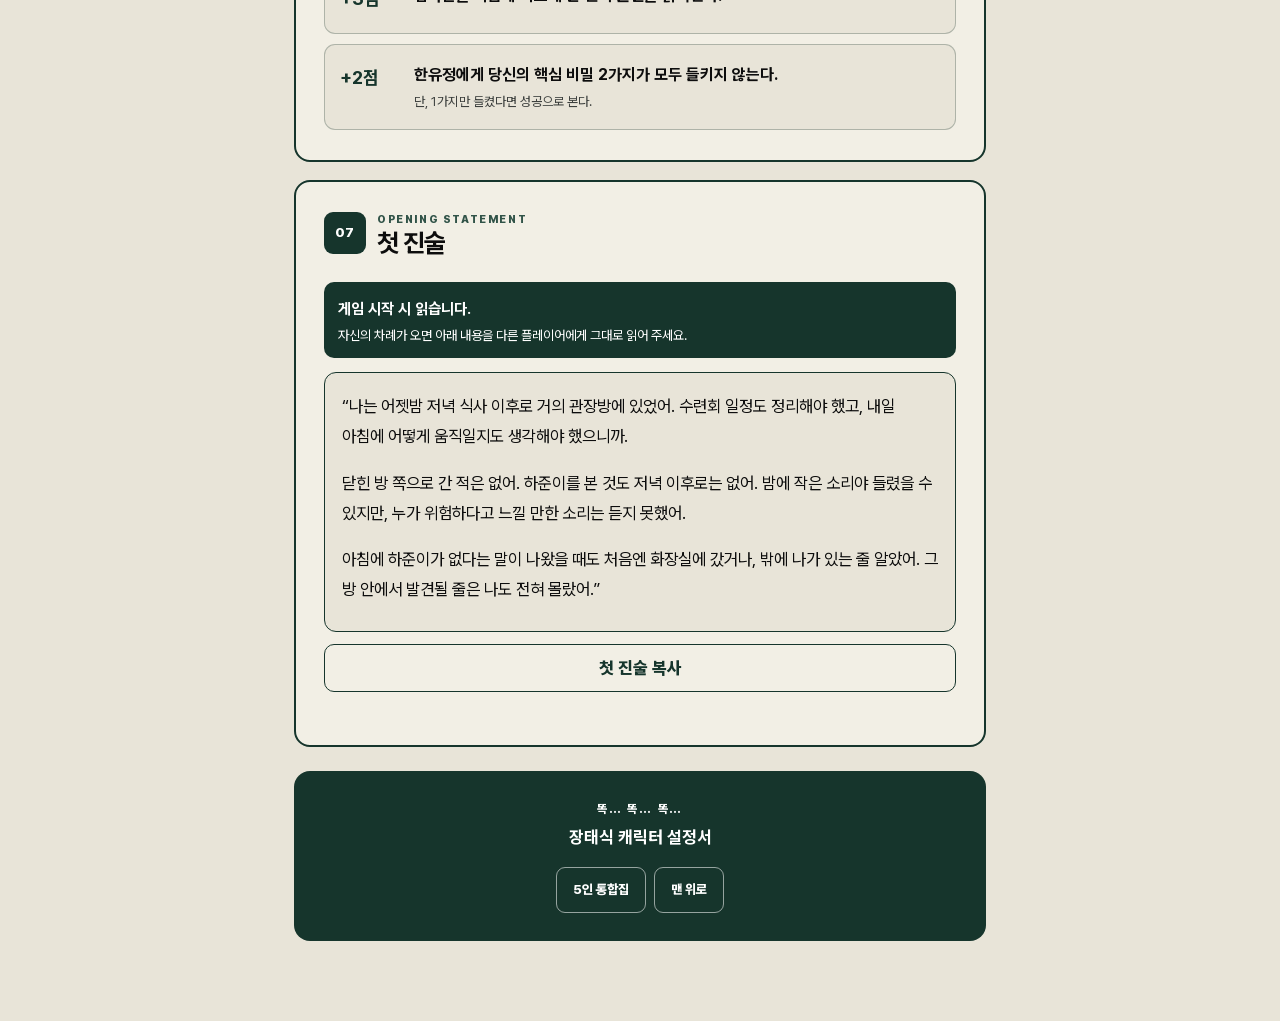
==== commit 9479a51d: "Add files via upload" ====
--- a/index.html
+++ b/index.html
@@ -153,19 +153,12 @@
         <span class="section-number">03</span>
         <div><p>YOUR TIMELINE</p><h2>그날 밤의 행동</h2></div>
       </div>
+      <p class="timeline-note"><strong>읽는 법</strong> 배경 행동은 시간 구간으로 묶었고, 사건과 판단에 중요한 시각은 문장 안에 정확히 표시했습니다.</p>
       <ol class="timeline-list">
-        <li><div class="timeline-time">19:20</div><div><span class="location">닫힌 방</span><p>방 안의 낡은 캐비닛과 수리 물품을 대충 확인한 뒤 문을 닫고 바깥 걸쇠를 걸었다.</p></div></li>
-        <li class="timeline-list__critical"><div class="timeline-time">19:30</div><div><span class="location">회의실</span><p>수련생의 접근을 막으려고 관리인의 주의 메모를 귀신 괴담으로 바꿔 말했다.</p></div></li>
-        <li><div class="timeline-time">22:00 이후</div><div><span class="location">관장방</span><p>수련생들이 각자 방에서 쉬고 있다고 생각하고 잠들었다.</p></div></li>
-        <li><div class="timeline-time">22:40</div><div><span class="location">관장방</span><p>야외 화장실에 가려고 잠에서 깼다. 배터리가 약한 손전등을 챙겼다.</p></div></li>
-        <li><div class="timeline-time">22:42</div><div><span class="location">관장방 앞</span><p>문 옆에서 망치를 발견했다. 피를 보지 못한 채 손잡이만 잡아 관장방 안으로 가져다 두었다.</p></div></li>
-        <li><div class="timeline-time">22:45–22:48</div><div><span class="location">야외 화장실</span><p>혼자 화장실을 다녀왔다.</p></div></li>
-        <li><div class="timeline-time">22:50</div><div><span class="location">관리실·창고</span><p>열린 관리실 문을 발견하고 안쪽을 비추다가 창고에 쓰러진 서은찬을 찾았다.</p></div></li>
-        <li class="timeline-list__critical"><div class="timeline-time">22:55</div><div><span class="location">창고 → 수련생방</span><p>일을 크게 만들고 싶지 않아 누구도 깨우지 않고 서은찬을 옮겨 눕혔다.</p></div></li>
-        <li><div class="timeline-time">23:00 이후</div><div><span class="location">관장방</span><p>다시 방으로 돌아가 누웠다.</p></div></li>
-        <li class="timeline-list__critical"><div class="timeline-time">다음 날 아침</div><div><span class="location">관장방</span><p>망치의 마른 피를 발견했다. 의심받을 것이 두려워 침대 아래에 숨겼다.</p></div></li>
-        <li><div class="timeline-time">다음 날 아침</div><div><span class="location">닫힌 방 앞</span><p>김하준의 시신이 발견되는 것을 지켜봤다. 망치와 서은찬을 옮긴 사실을 말하지 않았다.</p></div></li>
-        <li><div class="timeline-time">다음 날 아침</div><div><span class="location">회의실</span><p>외부 연락이 되지 않자 각자의 진술을 기록하겠다며 카세트 녹음기를 꺼냈다.</p></div></li>
+        <li class="timeline-list__critical"><div class="timeline-time" aria-label="19시 20분부터 19시 30분까지">19:20<br><span>~19:30</span></div><div><span class="location">닫힌 방·회의실</span><p>시설을 둘러보다 닫힌 방 안의 낡은 철제 캐비닛과 수리 물품을 확인하고 바깥 걸쇠를 걸었다. <strong>19:30</strong> 수련생들의 접근을 막으려고 관리인의 주의 메모를 귀신 괴담으로 바꿔 말했다.</p></div></li>
+        <li><div class="timeline-time" aria-label="22시부터 22시 40분까지">22:00<br><span>~22:40</span></div><div><span class="location">관장방</span><p>수련생들이 각자 방에서 쉬고 있다고 생각하고 잠들었다. <strong>22:40</strong> 야외 화장실에 가려고 깨어 배터리가 약한 손전등을 챙겼다.</p></div></li>
+        <li class="timeline-list__critical"><div class="timeline-time" aria-label="22시 40분부터 23시까지">22:40<br><span>~23:00</span></div><div><span class="location">관장방·야외 화장실·창고·수련생방</span><p><strong>22:42</strong> 관장방 문 옆에서 망치를 발견해 손잡이만 잡고 방 안으로 옮겼다. 좁은 손전등 불빛 탓에 검붉은 얼룩은 보지 못했다. <strong>22:45~22:48</strong> 야외 화장실에 다녀왔고, <strong>22:50</strong> 열린 관리실 연결문 너머 창고에서 쓰러진 서은찬을 발견했다. <strong>22:55</strong> 일을 크게 만들고 싶지 않아 누구도 깨우지 않고 은찬을 수련생방으로 옮겼다. <strong>23:00 이후</strong> 관장방으로 돌아가 누웠다.</p></div></li>
+        <li class="timeline-list__critical"><div class="timeline-time">다음 날<br>아침</div><div><span class="location">관장방·닫힌 방 앞·회의실</span><p>밝은 곳에서 망치에 묻은 마른 피를 발견하고 의심받을 것이 두려워 침대 아래에 숨겼다. 김하준의 시신이 발견되는 것을 지켜보며 망치와 서은찬을 옮긴 사실을 말하지 않았다. 외부 연락이 되지 않자 각자의 진술을 기록하겠다며 카세트 녹음기를 꺼냈다.</p></div></li>
       </ol>
     </section>
 
--- a/style.css
+++ b/style.css
@@ -294,8 +294,11 @@
 .story-block blockquote { margin: 20px 0; color: var(--green); font-size: 1.55rem; font-weight: 800; letter-spacing: .19em; text-align: center; }
 .ending-line { margin-top: 18px; padding-left: 13px; border-left: 4px solid var(--green); font-weight: 800; }
 
+.timeline-note { margin: 0 0 14px; padding: 12px 13px; color: var(--ink); background: rgba(22, 53, 44, .055); border-left: 4px solid var(--green); border-radius: 9px; font-size: .82rem; line-height: 1.6; }
+.timeline-note strong { color: var(--green); font-weight: 850; }
+.timeline-time > span { white-space: nowrap; }
 .timeline-list { position: relative; display: grid; gap: 10px; margin: 0; padding: 0; list-style: none; }
-.timeline-list li { display: grid; grid-template-columns: 82px 1fr; gap: 12px; padding: 15px 13px; background: var(--paper); border: 1px solid var(--line); border-radius: 11px; }
+.timeline-list li { display: grid; grid-template-columns: 96px 1fr; gap: 12px; padding: 15px 13px; background: var(--paper); border: 1px solid var(--line); border-radius: 11px; }
 .timeline-time { color: var(--green); font-size: .84rem; font-weight: 850; line-height: 1.4; }
 .timeline-list .location { display: block; margin-bottom: 5px; color: var(--green-soft); font-size: .7rem; font-weight: 800; }
 .timeline-list p { margin: 0; font-size: .91rem; line-height: 1.65; }
@@ -354,7 +357,7 @@
   .control-button--guide { min-width: 92px; }
   .control-button--map { min-width: 44px; padding-inline: 6px; }
   .control-button--toc { min-width: 50px; }
-  .timeline-list li { grid-template-columns: 69px 1fr; gap: 9px; padding-inline: 10px; }
+  .timeline-list li { grid-template-columns: 76px 1fr; gap: 9px; padding-inline: 10px; }
   .secret-list article { grid-template-columns: 54px 1fr; gap: 9px; padding-inline: 11px; }
 }
 
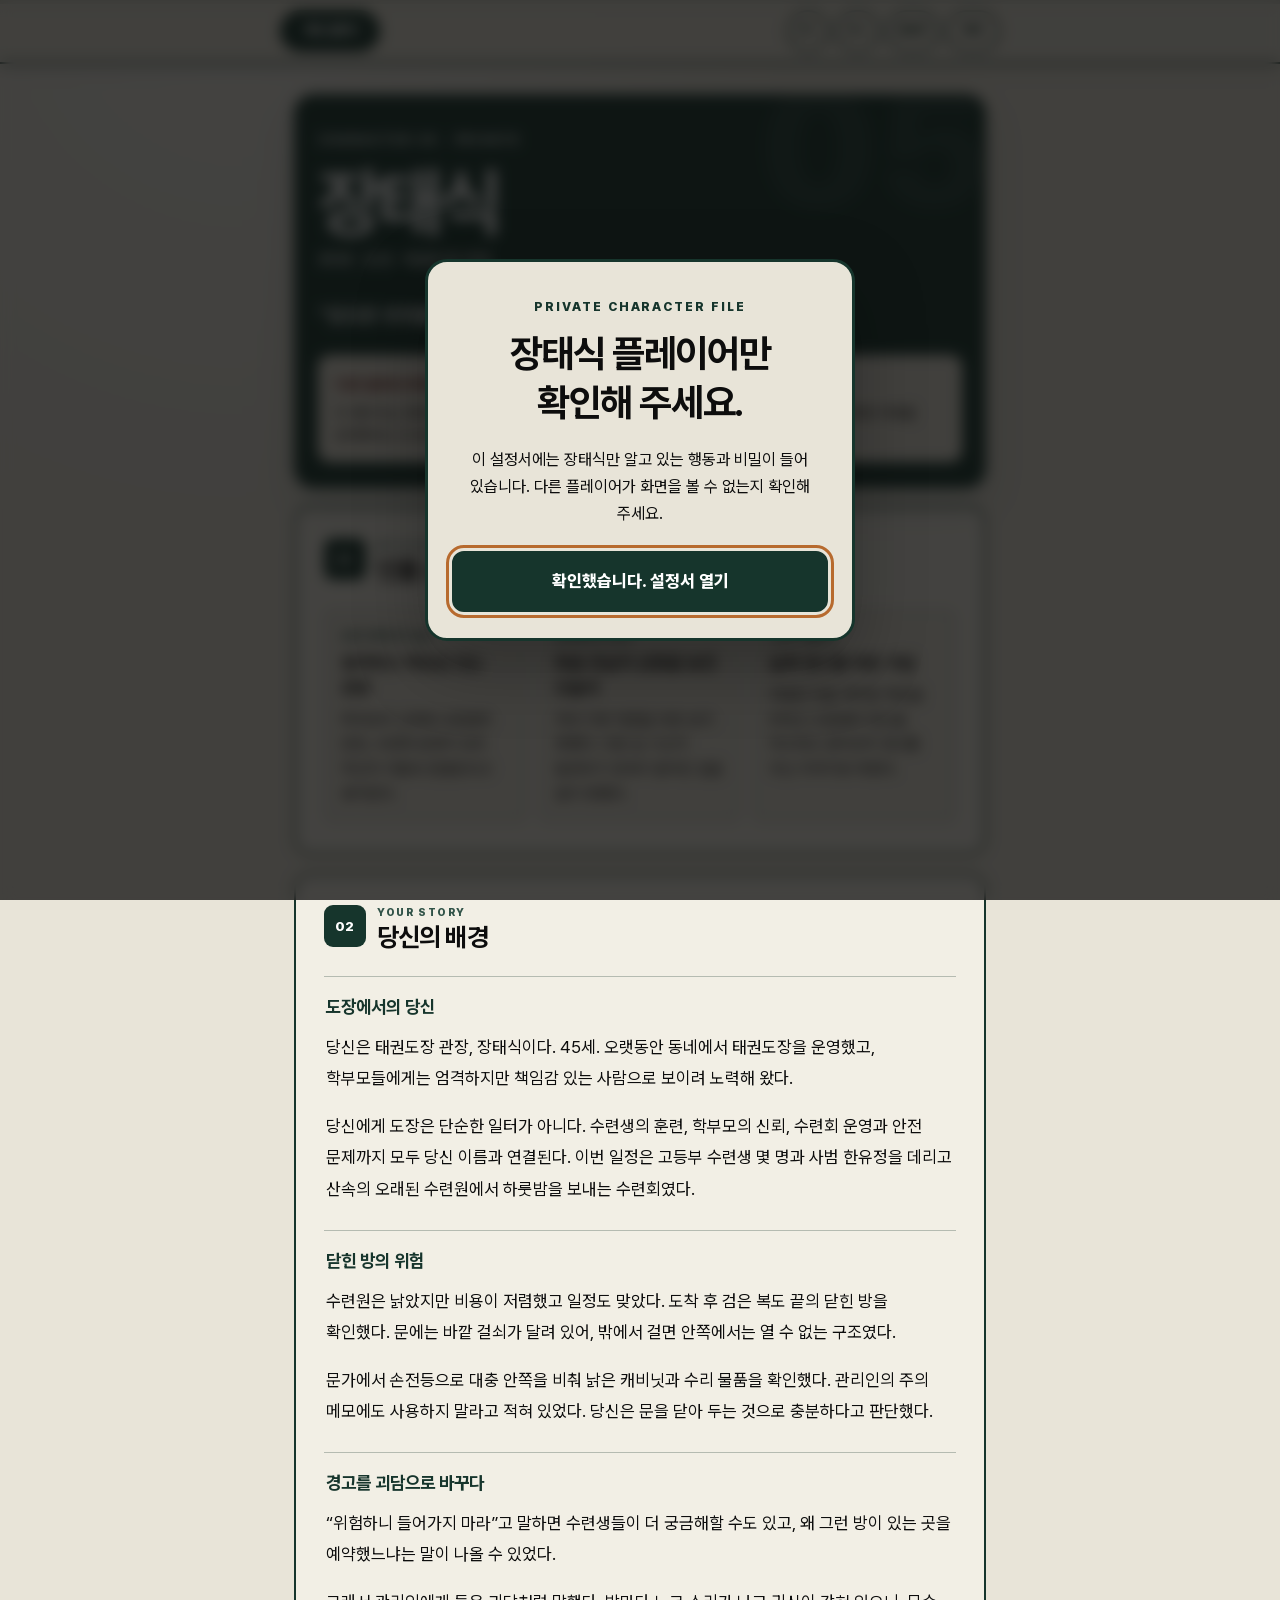
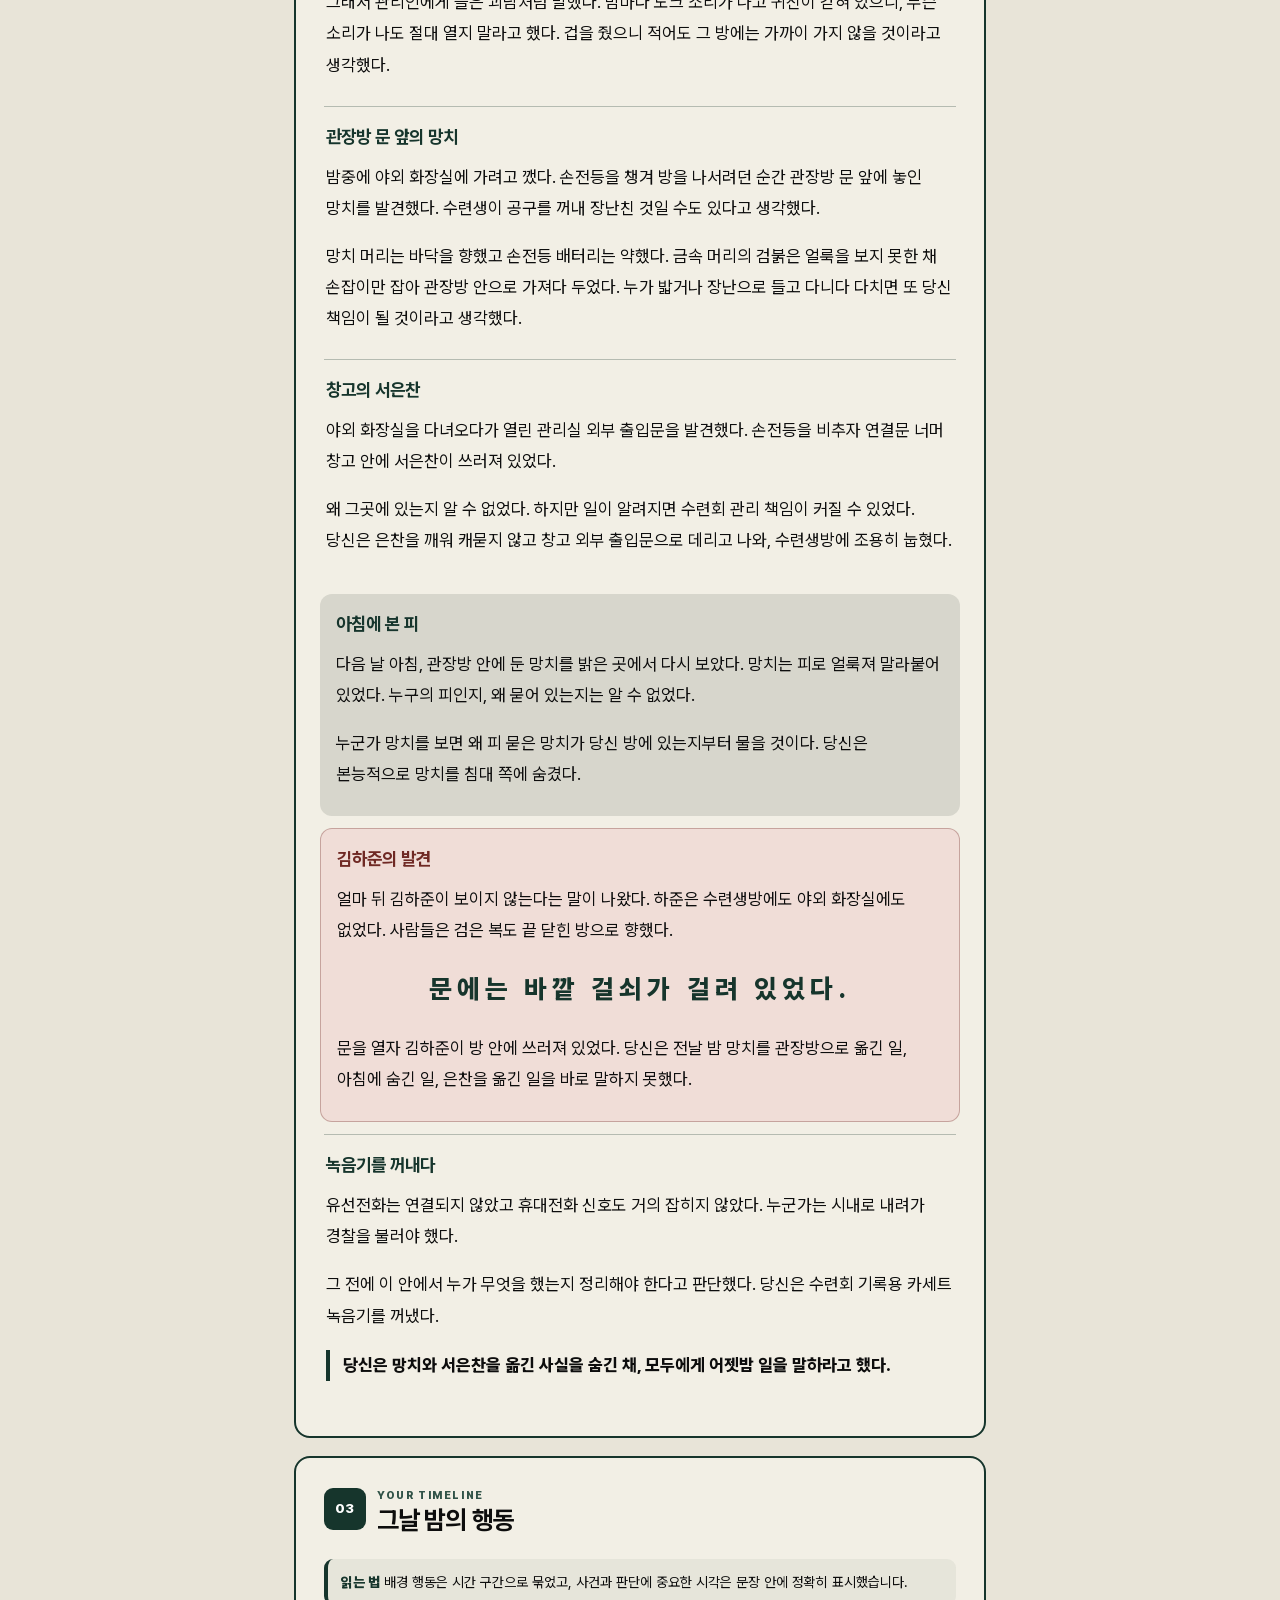
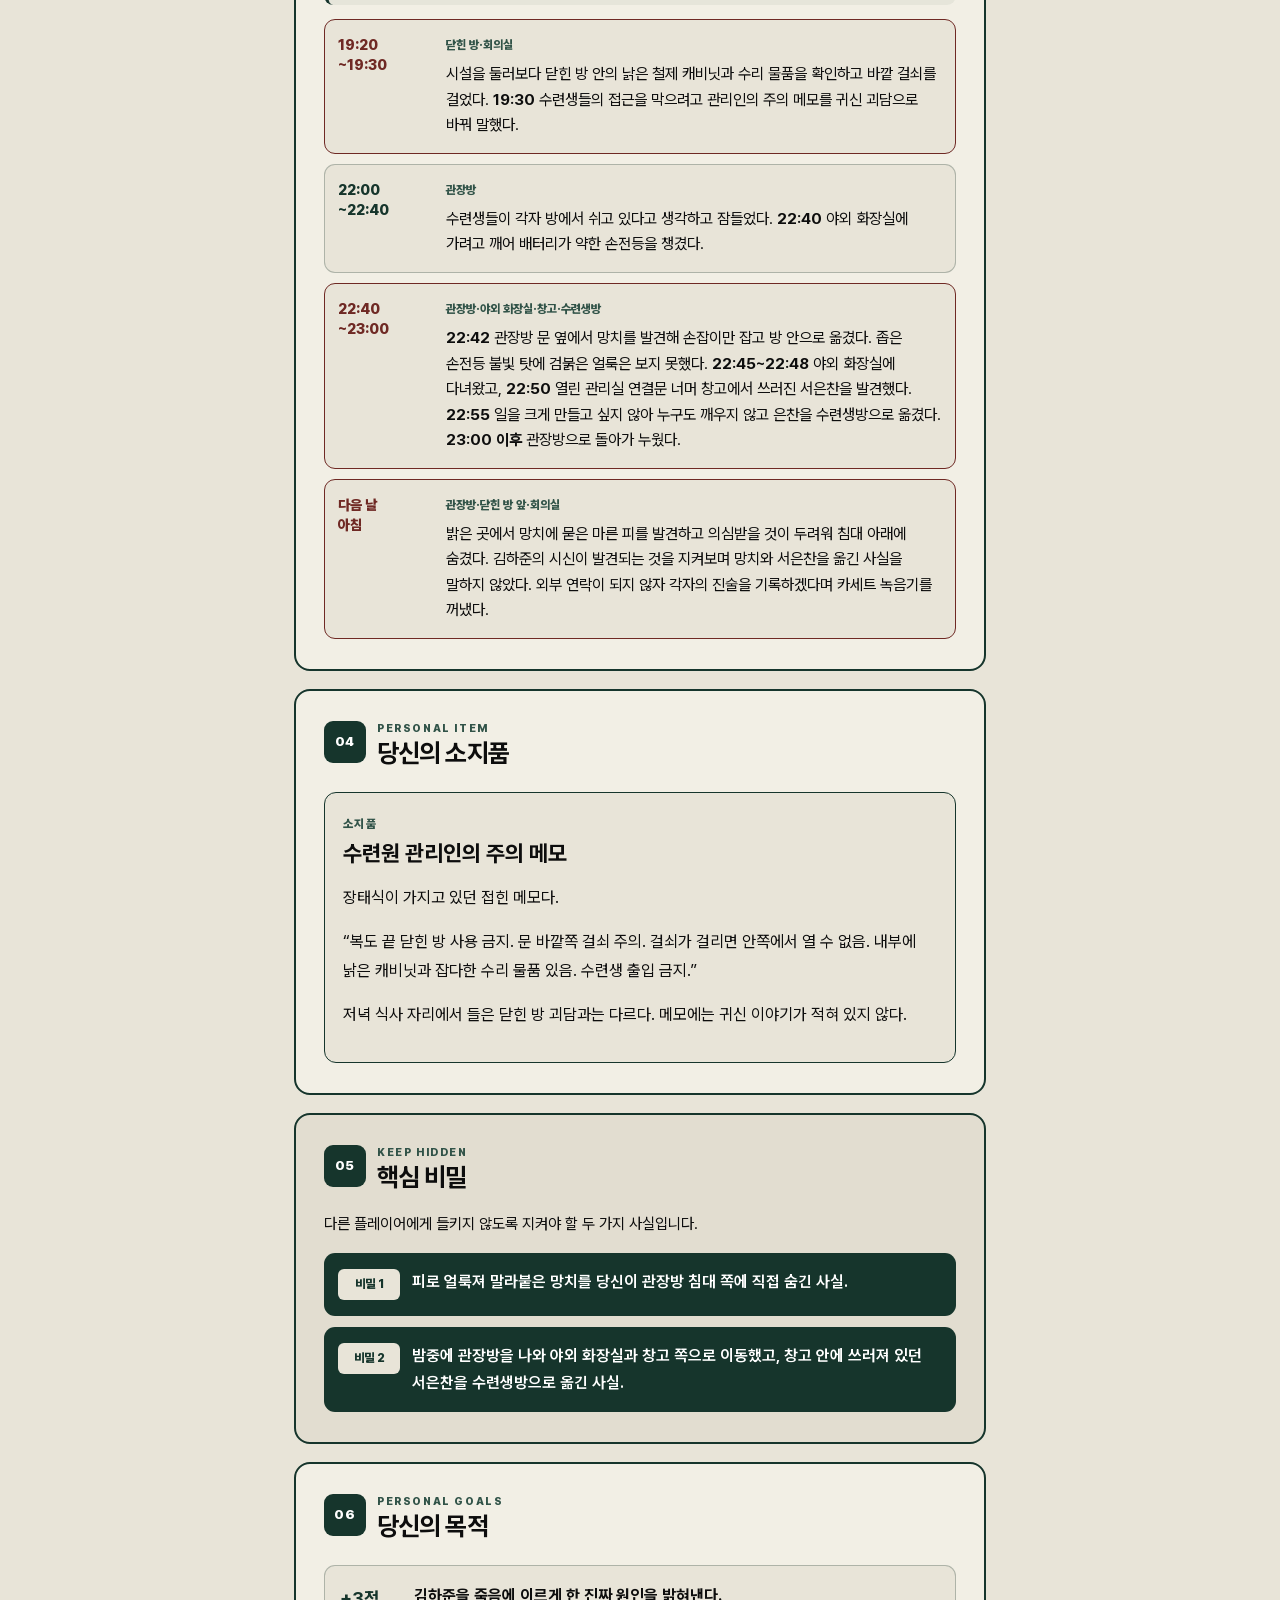
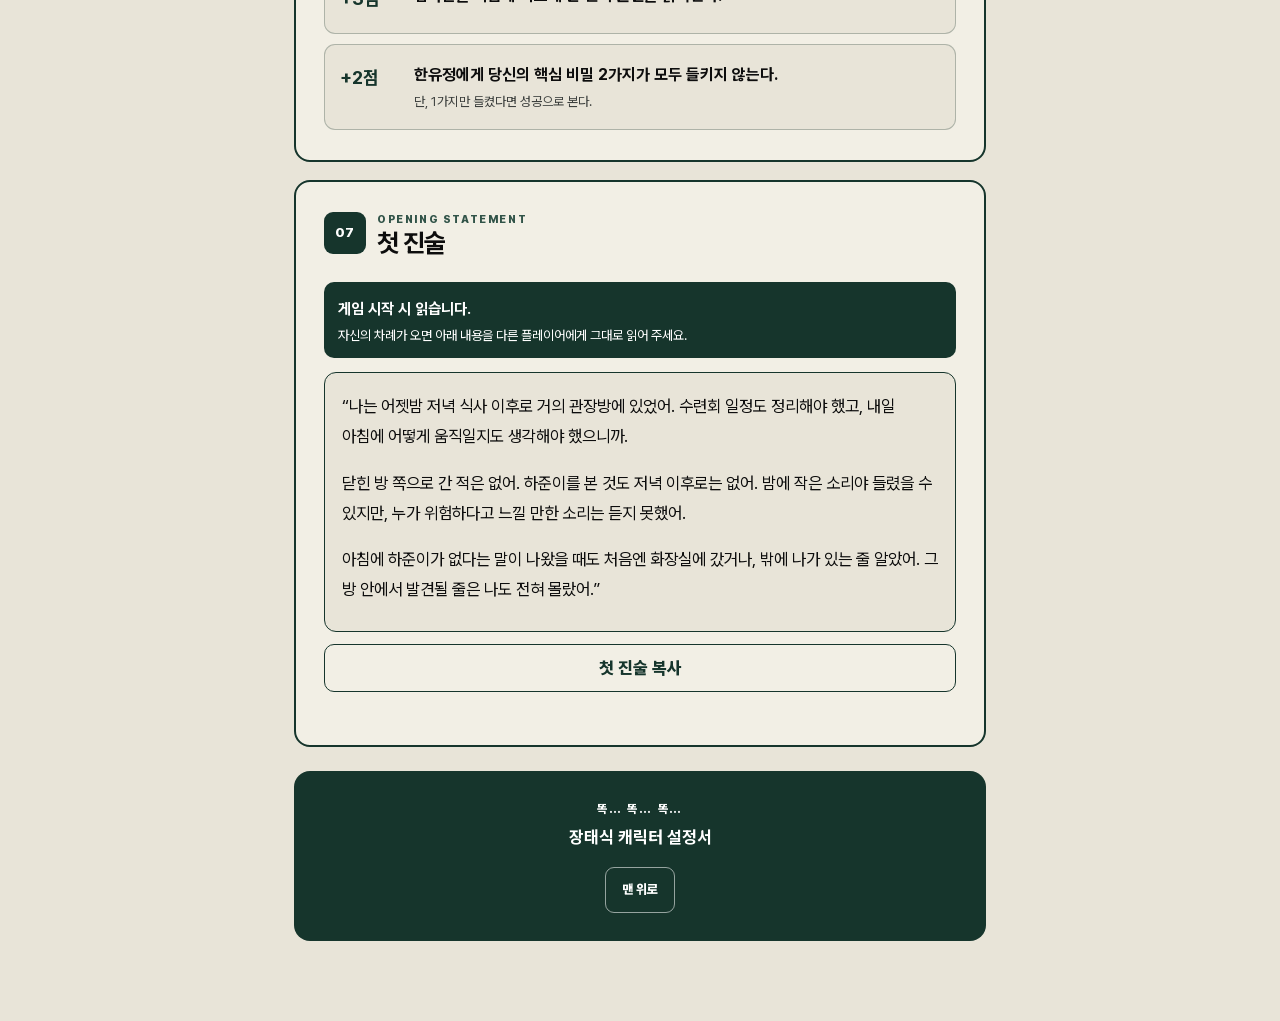
==== commit 0b13d4f2: "Add files via upload" ====
--- a/index.html
+++ b/index.html
@@ -217,7 +217,7 @@
     <footer class="page-footer">
       <p>똑… 똑… 똑…</p>
       <strong>장태식 캐릭터 설정서</strong>
-      <div class="page-footer__links"><a href="../../index.html">5인 통합집</a><a id="footerTopLink" href="#pageTop">맨 위로</a></div>
+      <div class="page-footer__links"><a id="footerTopLink" href="#pageTop">맨 위로</a></div>
     </footer>
   </main>
 
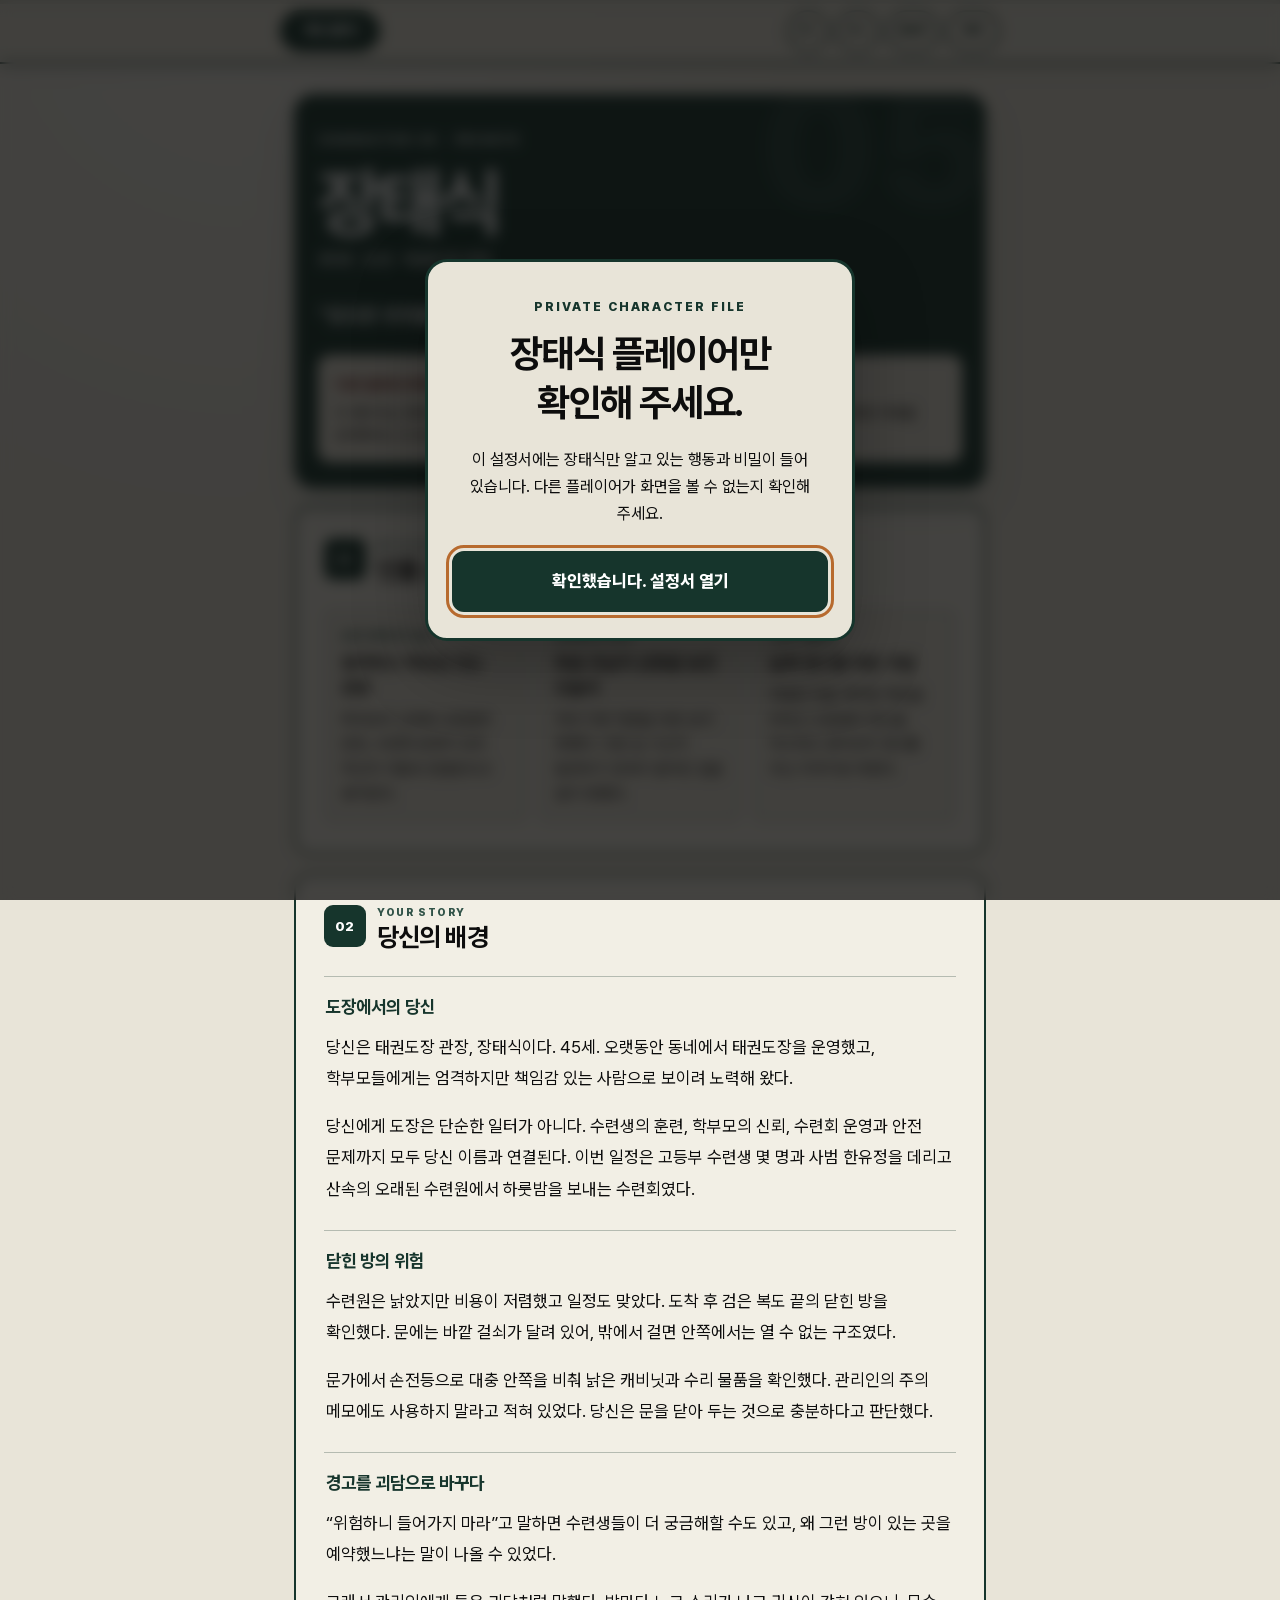
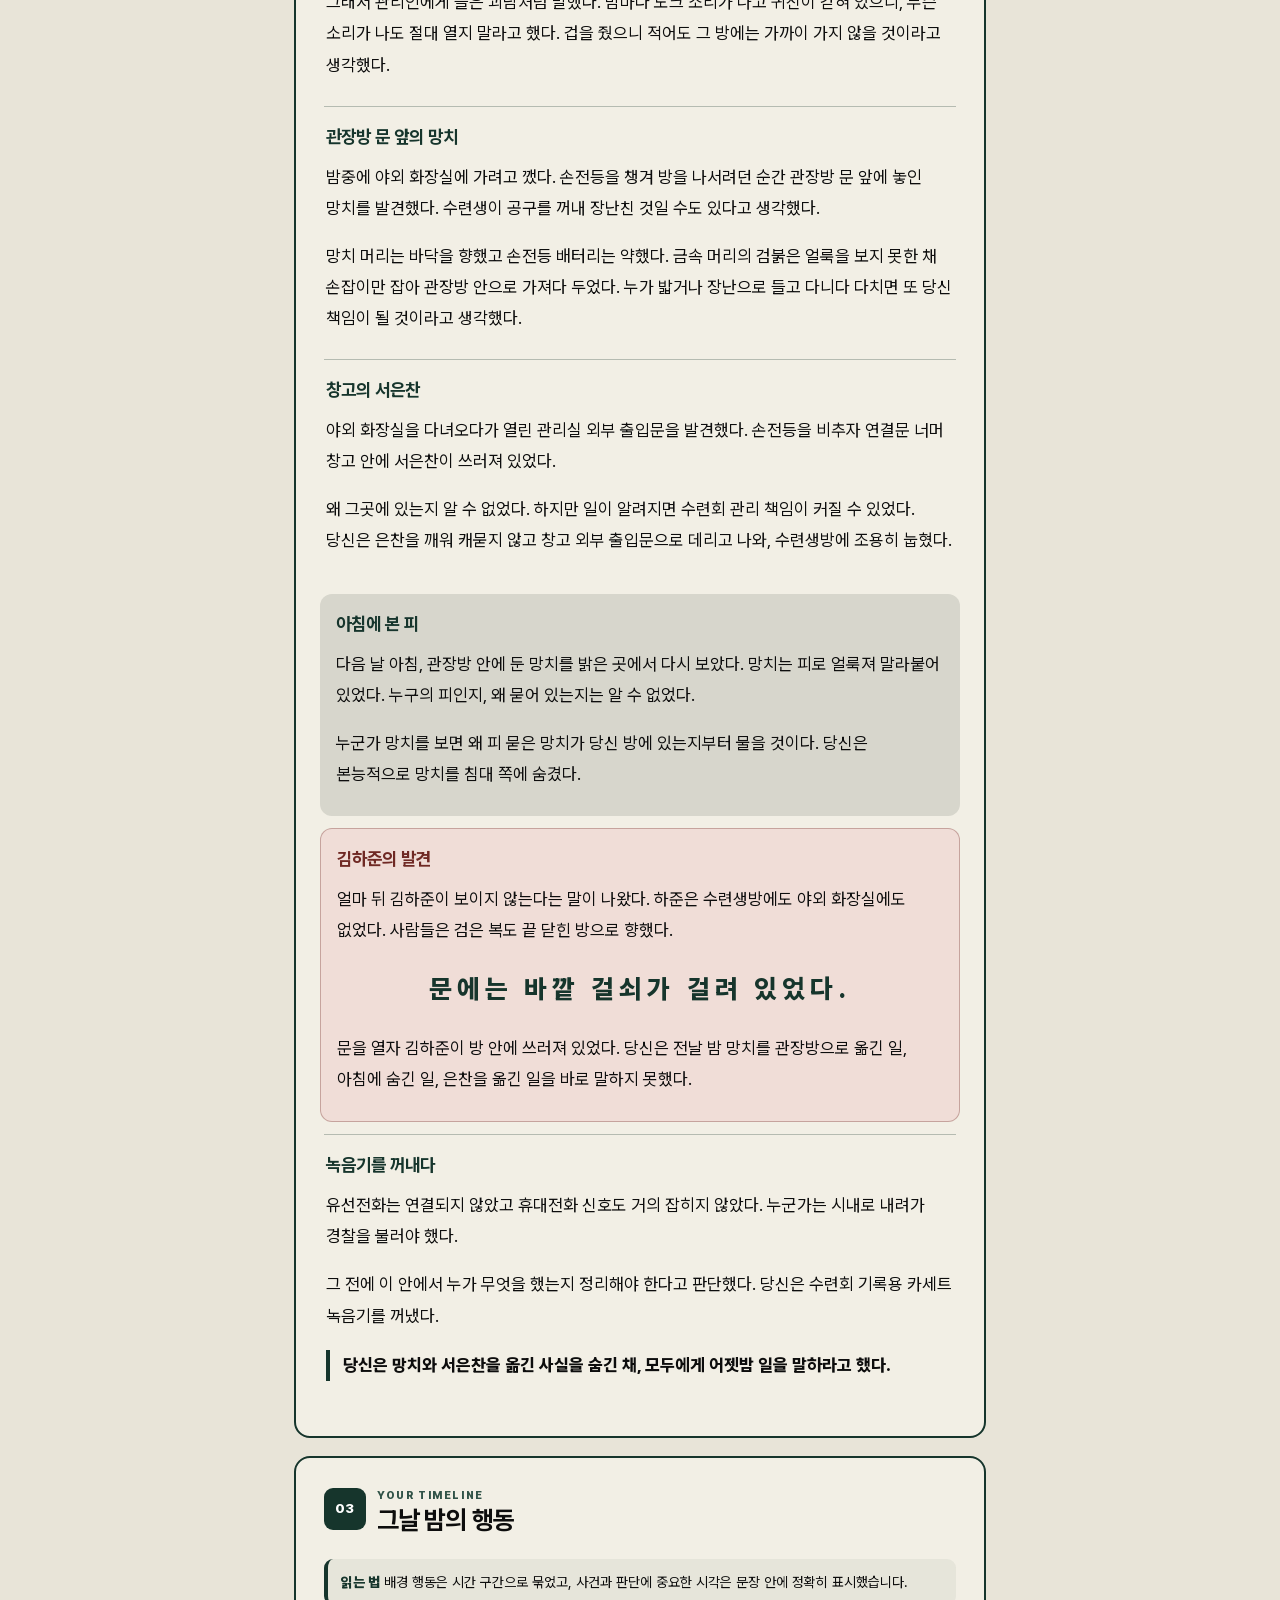
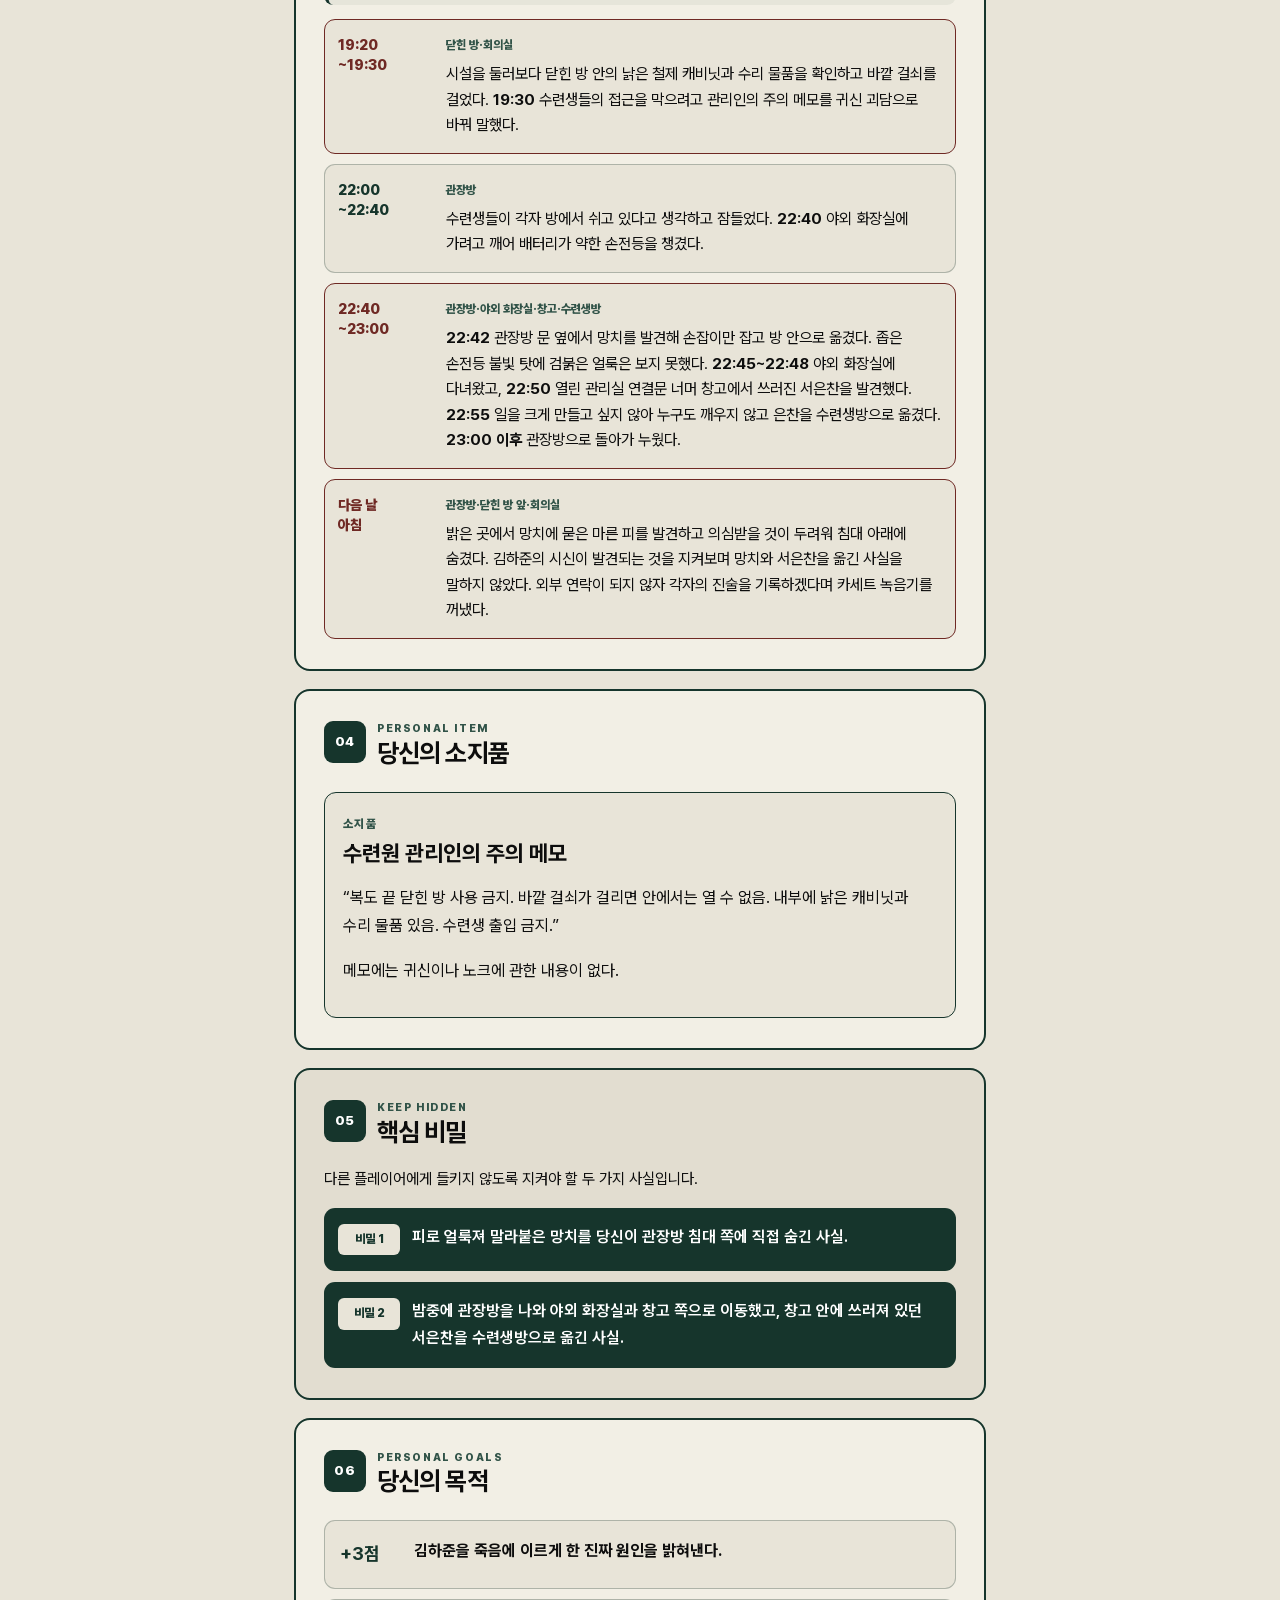
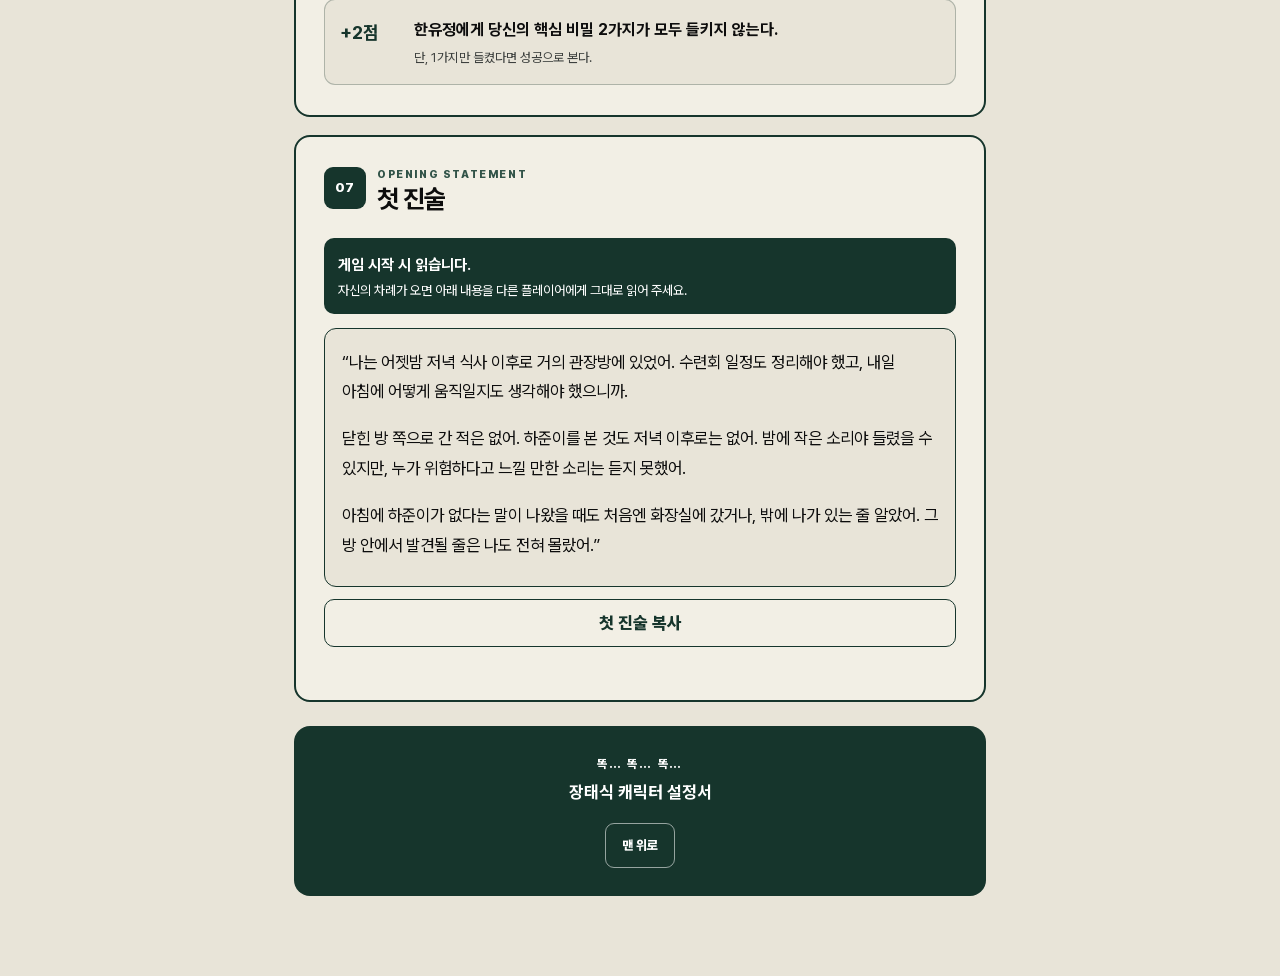
==== commit cdb84540: "Add files via upload" ====
--- a/index.html
+++ b/index.html
@@ -170,9 +170,8 @@
       <article class="item-card">
         <p class="item-card__label">소지품</p>
         <h3>수련원 관리인의 주의 메모</h3>
-        <p>장태식이 가지고 있던 접힌 메모다.</p>
-        <p>“복도 끝 닫힌 방 사용 금지. 문 바깥쪽 걸쇠 주의. 걸쇠가 걸리면 안쪽에서 열 수 없음. 내부에 낡은 캐비닛과 잡다한 수리 물품 있음. 수련생 출입 금지.”</p>
-        <p>저녁 식사 자리에서 들은 닫힌 방 괴담과는 다르다. 메모에는 귀신 이야기가 적혀 있지 않다.</p>
+        <p>“복도 끝 닫힌 방 사용 금지. 바깥 걸쇠가 걸리면 안에서는 열 수 없음. 내부에 낡은 캐비닛과 수리 물품 있음. 수련생 출입 금지.”</p>
+        <p>메모에는 귀신이나 노크에 관한 내용이 없다.</p>
       </article>
     </section>
 
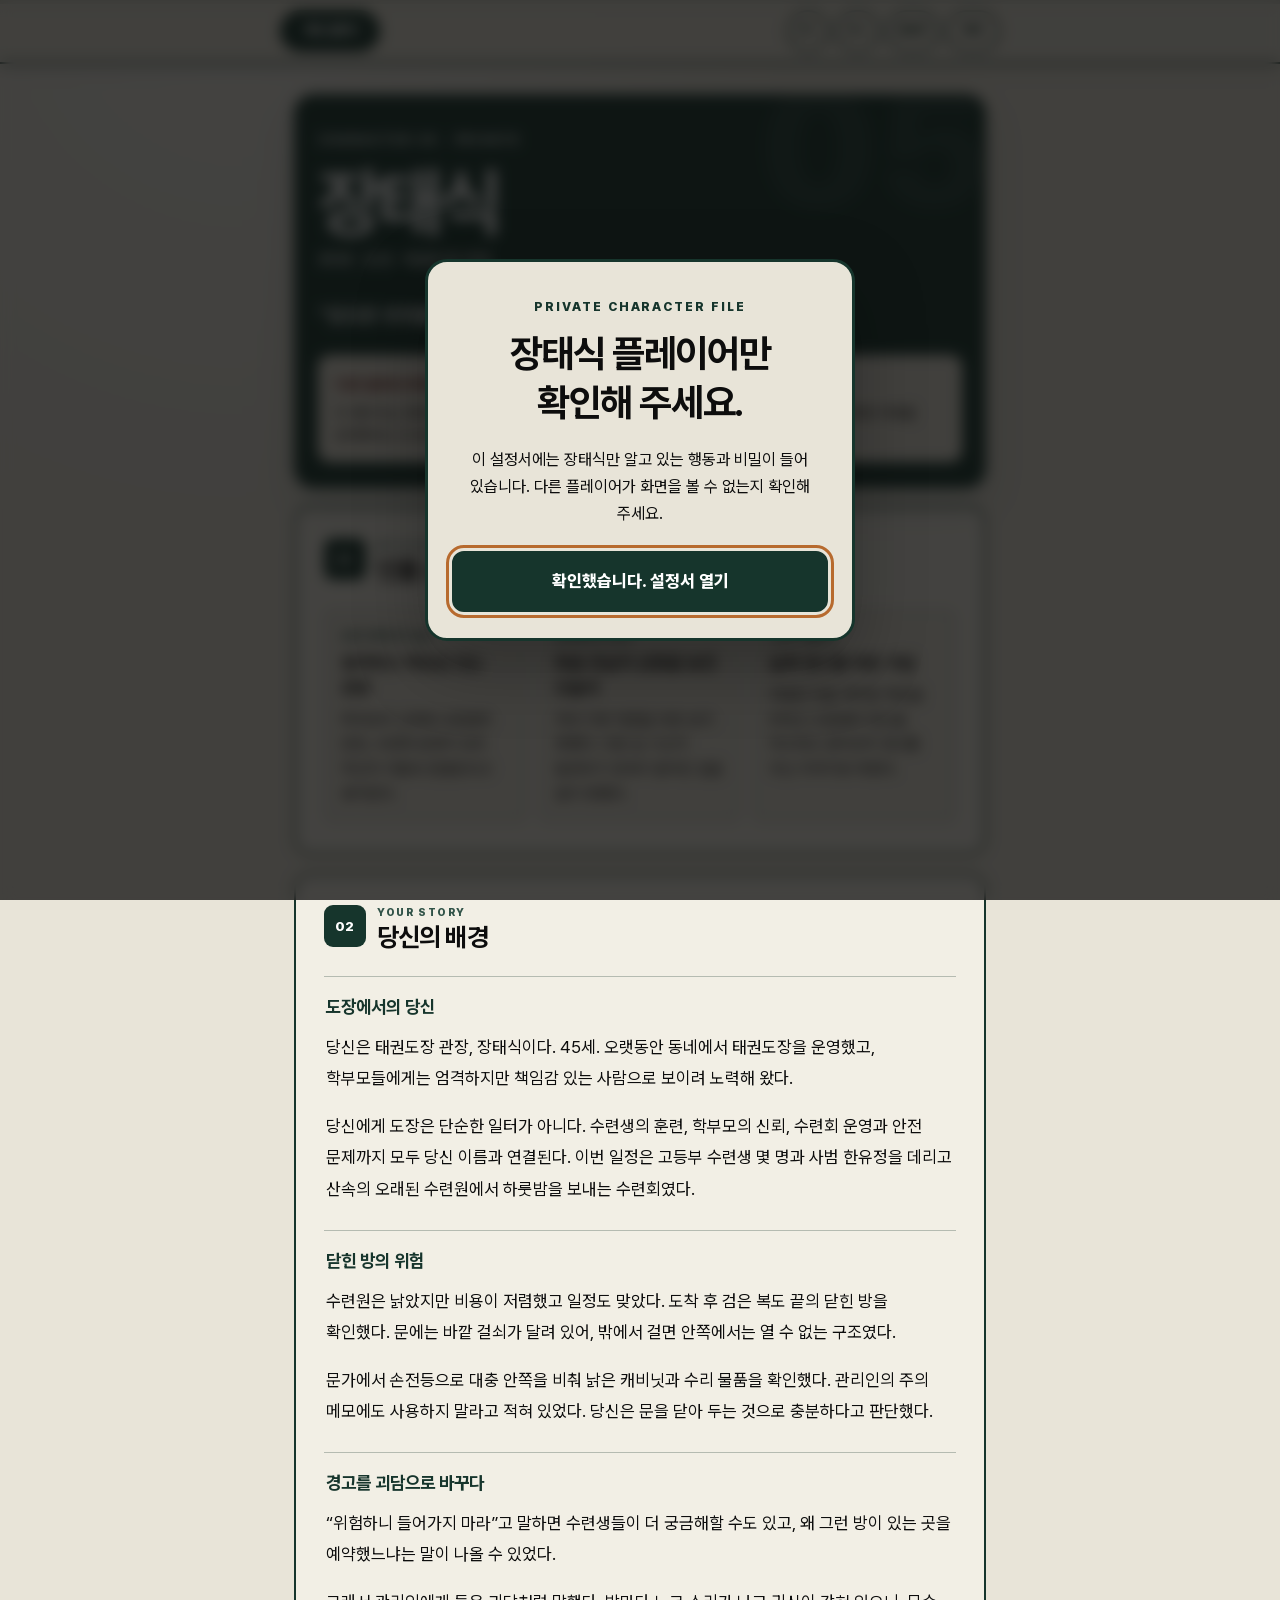
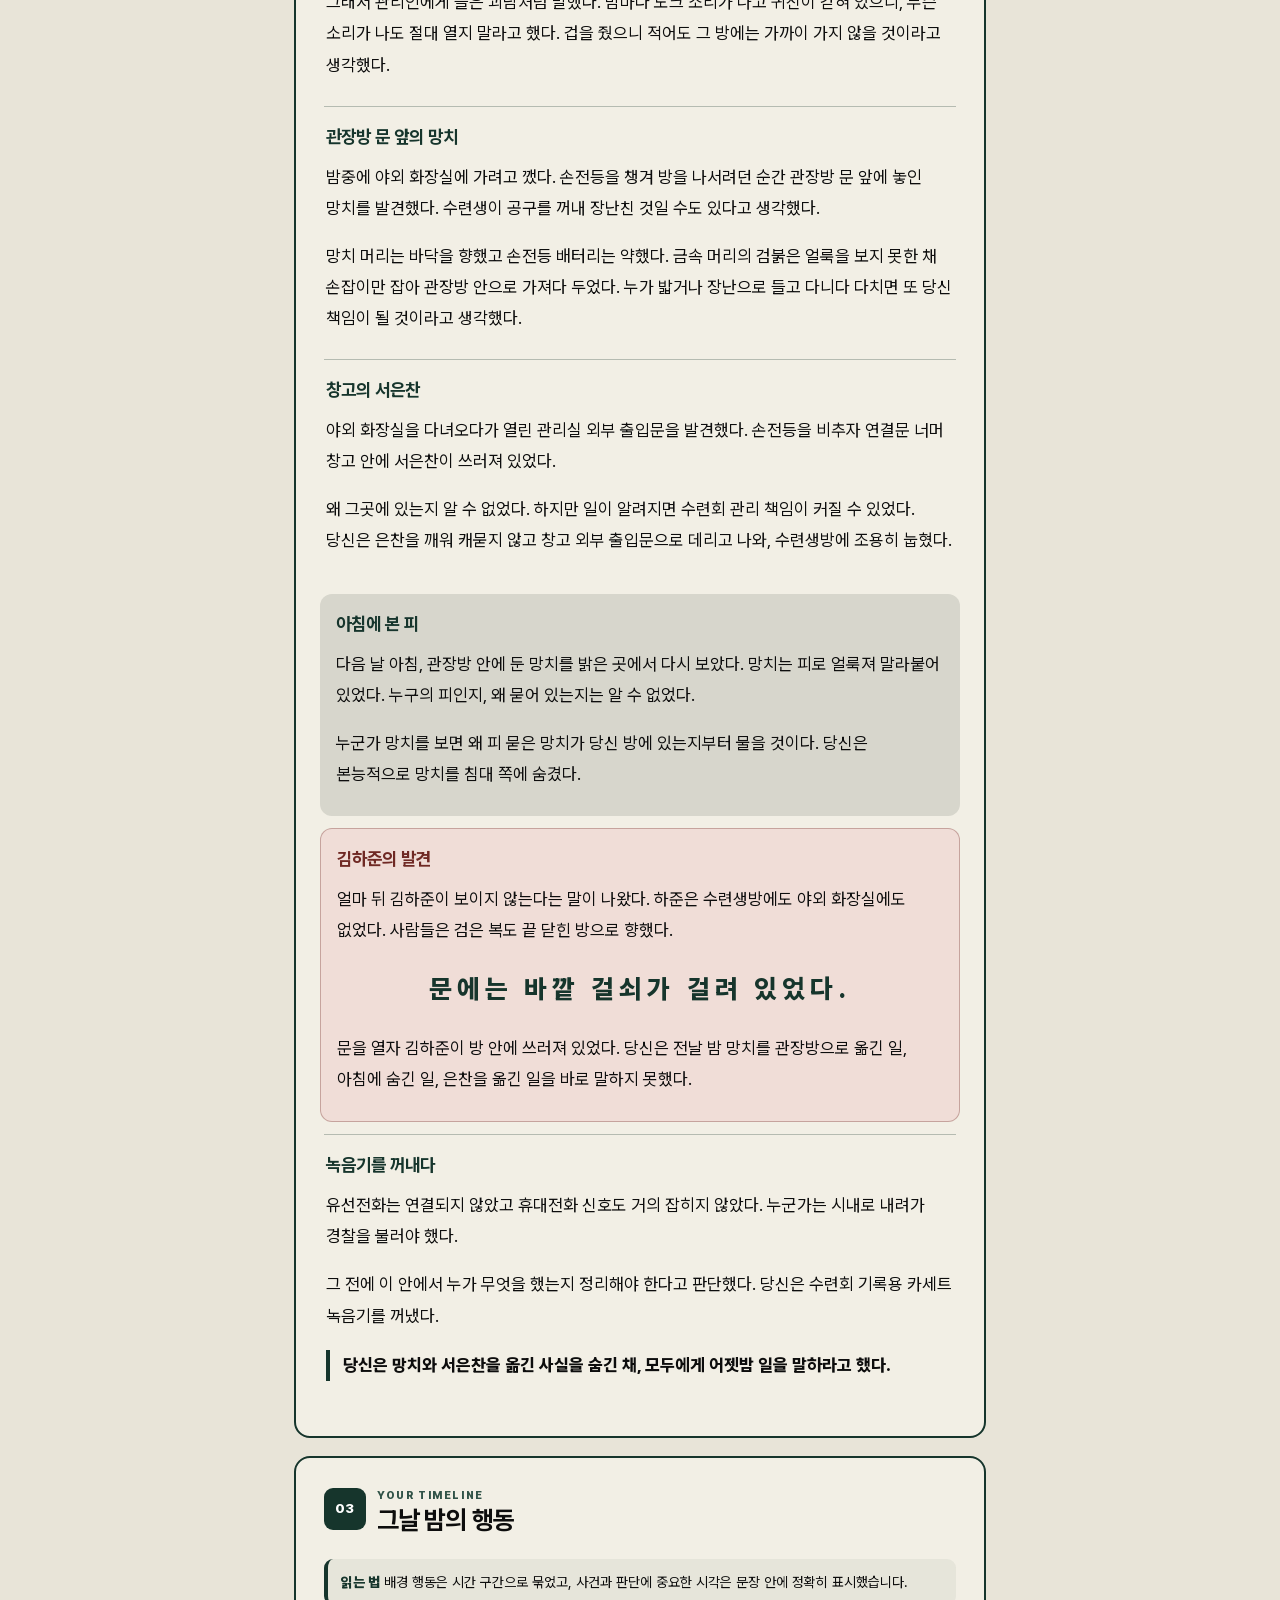
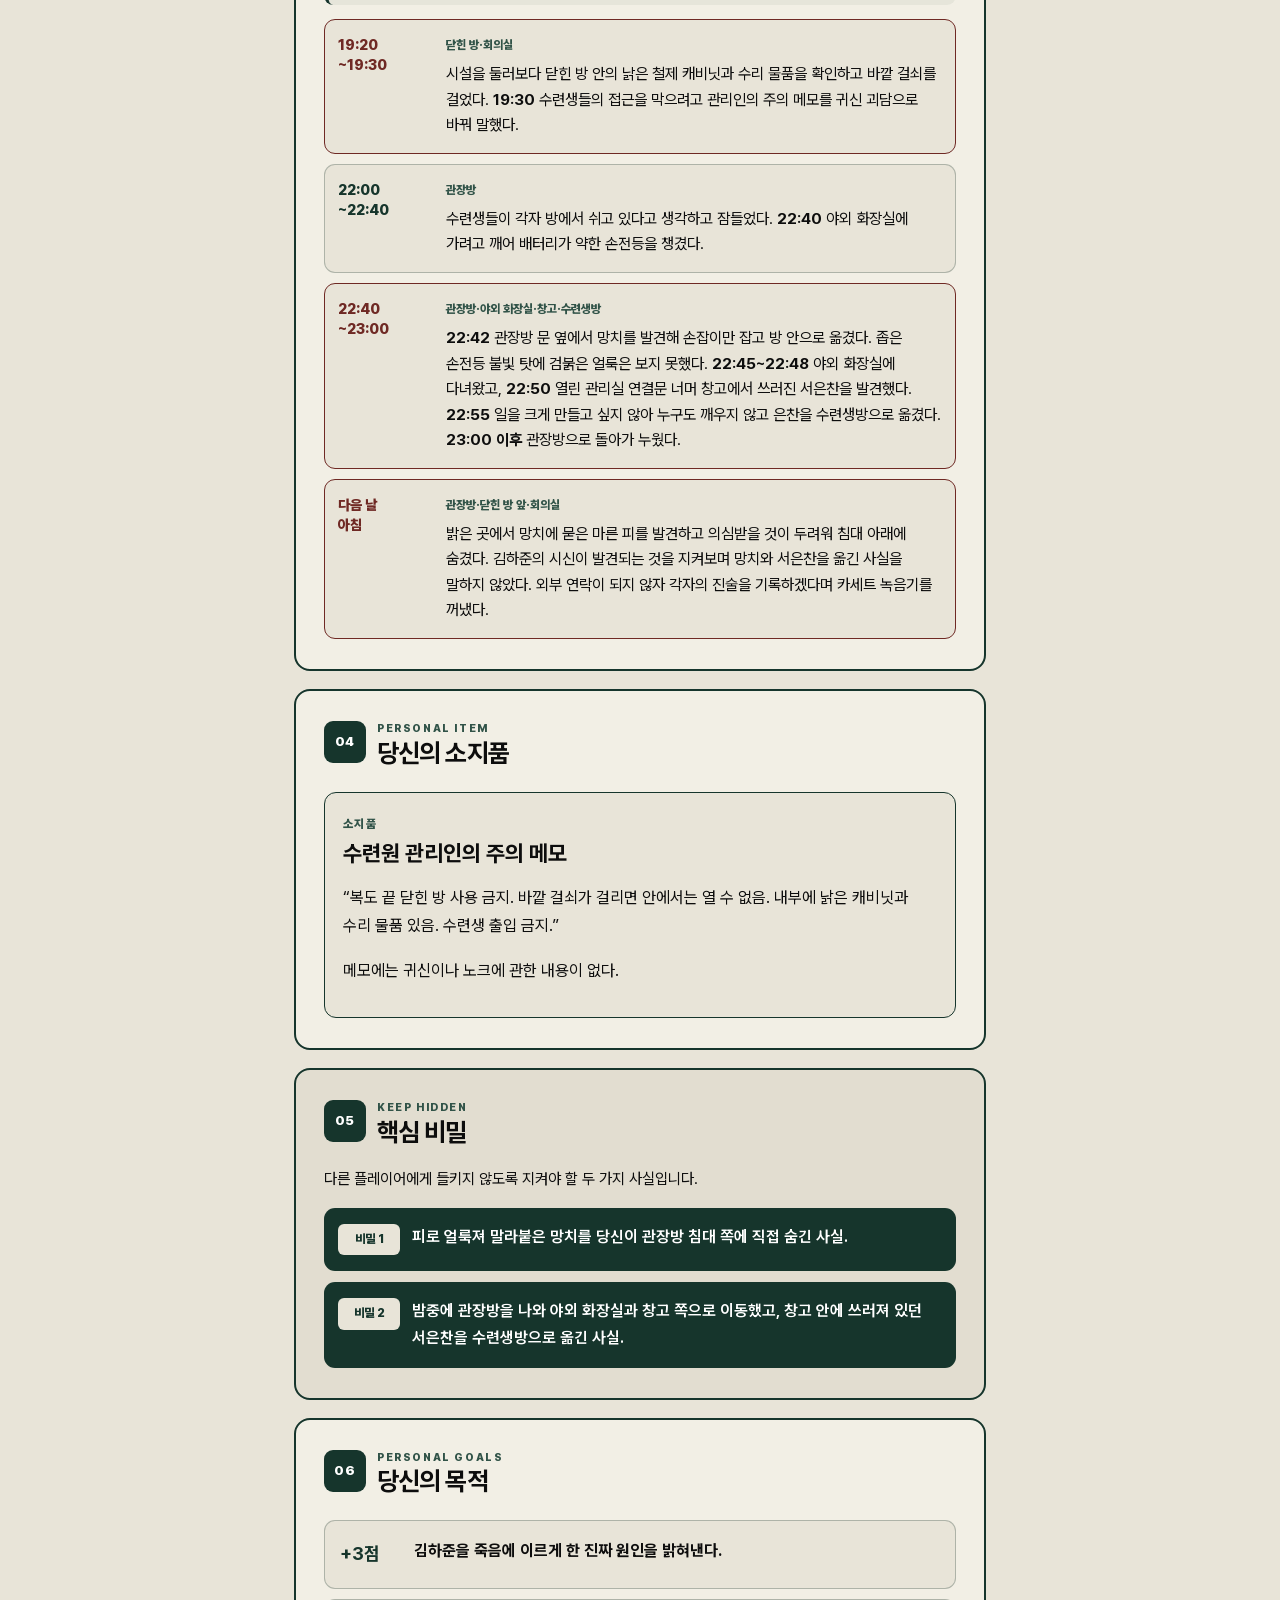
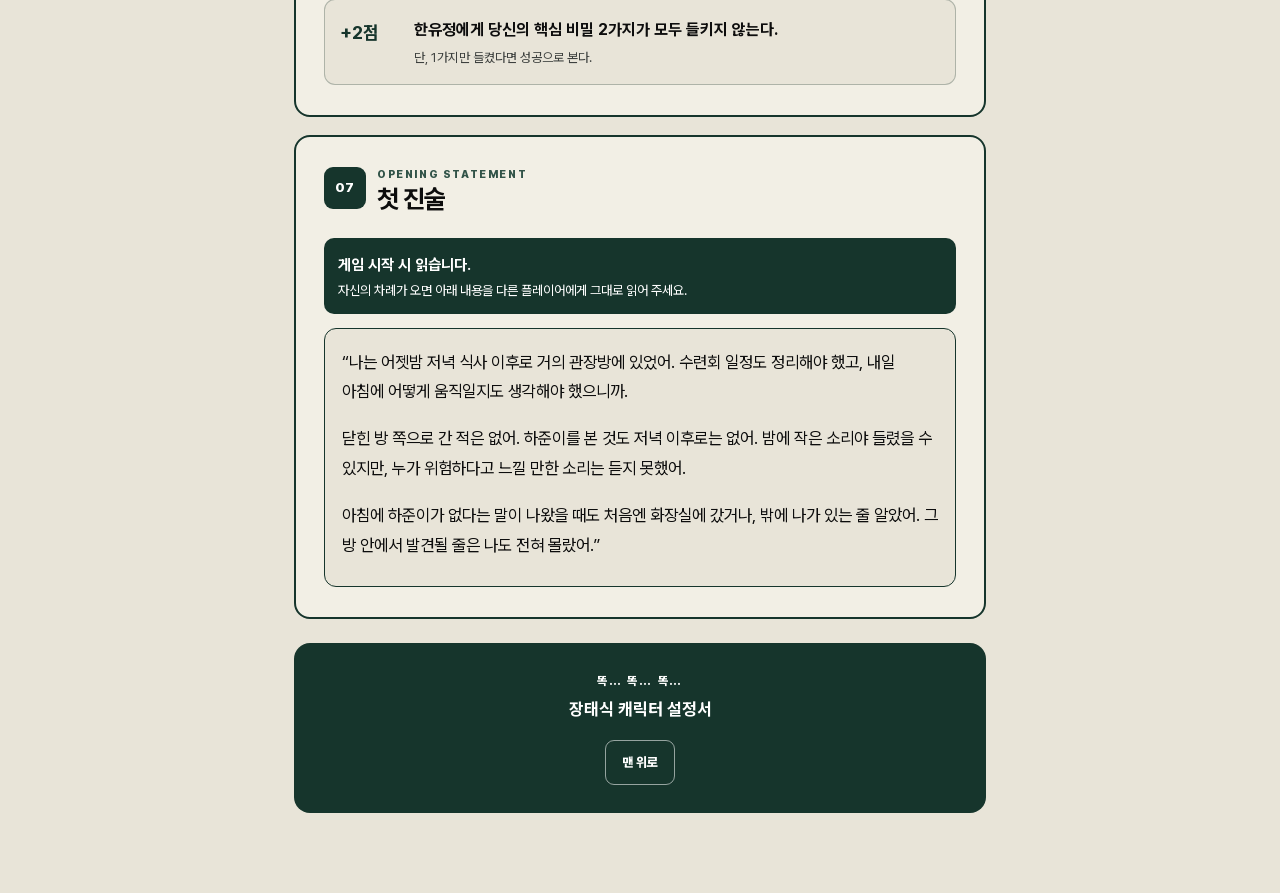
==== commit 42c677ef: "Add files via upload" ====
--- a/index.html
+++ b/index.html
@@ -8,7 +8,7 @@
   <meta name="robots" content="noindex,nofollow,noarchive,nosnippet">
   <title>똑… 똑… 똑… | 장태식 캐릭터 설정서</title>
   <meta name="description" content="머더 미스터리 똑… 똑… 똑… 장태식 전용 모바일 캐릭터 설정서">
-  <link rel="stylesheet" href="style.css">
+  <link rel="stylesheet" href="style.css?v=reader-tutorial-1">
 </head>
 <body class="is-locked">
   <span class="page-top-anchor" id="pageTop" aria-hidden="true"></span>
@@ -21,6 +21,24 @@
       <h1 id="gateTitle">장태식 플레이어만<br>확인해 주세요.</h1>
       <p>이 설정서에는 장태식만 알고 있는 행동과 비밀이 들어 있습니다. 다른 플레이어가 화면을 볼 수 없는지 확인해 주세요.</p>
       <button id="acknowledgeButton" type="button">확인했습니다. 설정서 열기</button>
+    </div>
+  </section>
+
+  <section class="reader-tutorial" id="readerTutorial" role="dialog" aria-modal="true" aria-labelledby="tutorialTitle" aria-describedby="tutorialDescription" hidden>
+    <div class="reader-tutorial__spotlight" id="tutorialSpotlight" aria-hidden="true"></div>
+    <div class="reader-tutorial__card" id="tutorialCard">
+      <div class="reader-tutorial__meta">
+        <p>상단 버튼 안내 <span id="tutorialCounter">1 / 4</span></p>
+        <button id="tutorialClose" type="button" aria-label="버튼 안내 닫기">닫기</button>
+      </div>
+      <div class="reader-tutorial__copy" aria-live="polite" aria-atomic="true">
+        <h2 id="tutorialTitle">게임 설명서</h2>
+        <p id="tutorialDescription"></p>
+      </div>
+      <div class="reader-tutorial__actions">
+        <button id="tutorialPrevious" type="button" disabled>이전</button>
+        <button id="tutorialNext" type="button">다음</button>
+      </div>
     </div>
   </section>
 
@@ -209,8 +227,6 @@
         <p>닫힌 방 쪽으로 간 적은 없어. 하준이를 본 것도 저녁 이후로는 없어. 밤에 작은 소리야 들렸을 수 있지만, 누가 위험하다고 느낄 만한 소리는 듣지 못했어.</p>
         <p>아침에 하준이가 없다는 말이 나왔을 때도 처음엔 화장실에 갔거나, 밖에 나가 있는 줄 알았어. 그 방 안에서 발견될 줄은 나도 전혀 몰랐어.”</p>
       </blockquote>
-      <button class="copy-button" id="copyStatement" type="button">첫 진술 복사</button>
-      <p class="copy-status" id="copyStatus" aria-live="polite"></p>
     </section>
 
     <footer class="page-footer">
@@ -221,6 +237,6 @@
   </main>
 
   <button class="top-button" id="topButton" type="button" tabindex="-1" aria-hidden="true" aria-label="맨 위로 이동" title="맨 위로">↑</button>
-  <script src="script.js"></script>
+  <script src="script.js?v=reader-tutorial-1"></script>
 </body>
 </html>
--- a/style.css
+++ b/style.css
@@ -328,8 +328,6 @@
 .statement-note p { margin: 0; font-size: .78rem; line-height: 1.55; }
 .statement-card { margin: 0; padding: 19px 17px 9px; background: var(--paper); border: 1.5px solid var(--green); border-radius: 12px; }
 .statement-card p { font-size: .98rem; line-height: 1.8; }
-.copy-button { width: 100%; min-height: 48px; margin-top: 12px; color: var(--green); background: transparent; border: 1.5px solid var(--green); border-radius: 10px; font-weight: 800; cursor: pointer; }
-.copy-status { min-height: 1.4em; margin: 5px 0 0; color: var(--green); font-size: .75rem; text-align: center; }
 
 .page-footer { margin-top: 24px; padding: 28px 18px; color: #fff; background: var(--green); border-radius: 16px; text-align: center; }
 .page-footer p { margin: 0 0 2px; font-size: .7rem; font-weight: 800; letter-spacing: .15em; }
@@ -367,8 +365,101 @@
 }
 
 @media print {
-  .privacy-gate, .reader-header, .reading-progress, .top-button, .copy-button, .copy-status, .map-modal { display: none !important; }
+  .privacy-gate, .reader-header, .reading-progress, .top-button, .map-modal { display: none !important; }
   body { background: #fff; }
   .page-shell { width: 100%; padding: 0; }
   .content-section, .character-hero { break-inside: avoid; box-shadow: none; }
 }
+
+/* First-visit button guide. The real toolbar remains visible through the spotlight. */
+body.is-tutorial { overflow: hidden; overscroll-behavior: none; }
+.reader-tutorial {
+  position: fixed;
+  inset: 0;
+  z-index: 600;
+  isolation: isolate;
+  overflow: hidden;
+  font-size: 16px;
+  line-height: 1.65;
+}
+.reader-tutorial[hidden] { display: none; }
+.reader-tutorial__spotlight {
+  position: absolute;
+  border: 2px solid var(--paper-light);
+  border-radius: 18px;
+  box-shadow: 0 0 0 9999px rgba(13, 13, 13, .72);
+  pointer-events: none;
+}
+.reader-tutorial__card {
+  position: absolute;
+  display: flex;
+  flex-direction: column;
+  width: min(380px, calc(100% - 24px));
+  overflow: hidden;
+  color: var(--ink);
+  background: var(--paper-light);
+  border: 2px solid var(--green);
+  border-radius: 18px;
+  box-shadow: 0 12px 36px rgba(0, 0, 0, .22);
+}
+.reader-tutorial__meta {
+  display: flex;
+  flex: 0 0 auto;
+  align-items: center;
+  justify-content: space-between;
+  gap: 8px;
+  padding: 8px 12px 8px 18px;
+  color: var(--green);
+  background: var(--paper);
+  border-bottom: 1px solid var(--line);
+}
+.reader-tutorial__meta p { margin: 0; font-size: 13px; font-weight: 800; }
+.reader-tutorial__meta span { margin-left: 8px; font-variant-numeric: tabular-nums; }
+.reader-tutorial button {
+  min-height: 44px;
+  padding: 9px 14px;
+  border: 1.5px solid var(--green);
+  border-radius: 10px;
+  font-size: 15px;
+  font-weight: 800;
+  line-height: 1.3;
+  cursor: pointer;
+  touch-action: manipulation;
+}
+.reader-tutorial__meta button {
+  min-width: 44px;
+  padding-inline: 10px;
+  color: var(--green);
+  background: transparent;
+  border-color: transparent;
+  font-size: 13px;
+}
+.reader-tutorial__copy {
+  min-height: 0;
+  padding: 18px 20px;
+  overflow-y: auto;
+  overscroll-behavior: contain;
+}
+.reader-tutorial__copy h2 {
+  margin: 0 0 10px;
+  color: var(--green);
+  font-size: 22px;
+  line-height: 1.35;
+  letter-spacing: -.025em;
+}
+.reader-tutorial__copy p { margin: 0; font-size: 16px; line-height: 1.65; }
+.reader-tutorial__actions {
+  display: flex;
+  flex: 0 0 auto;
+  justify-content: space-between;
+  gap: 10px;
+  padding: 0 20px 18px;
+}
+.reader-tutorial__actions button { min-width: 72px; color: var(--green); background: transparent; }
+.reader-tutorial__actions button:last-child { min-width: 110px; color: #fff; background: var(--green); }
+.reader-tutorial button:disabled { opacity: .38; cursor: default; }
+@media print {
+  .reader-tutorial { display: none !important; }
+  body.is-tutorial { overflow: visible; }
+}
+
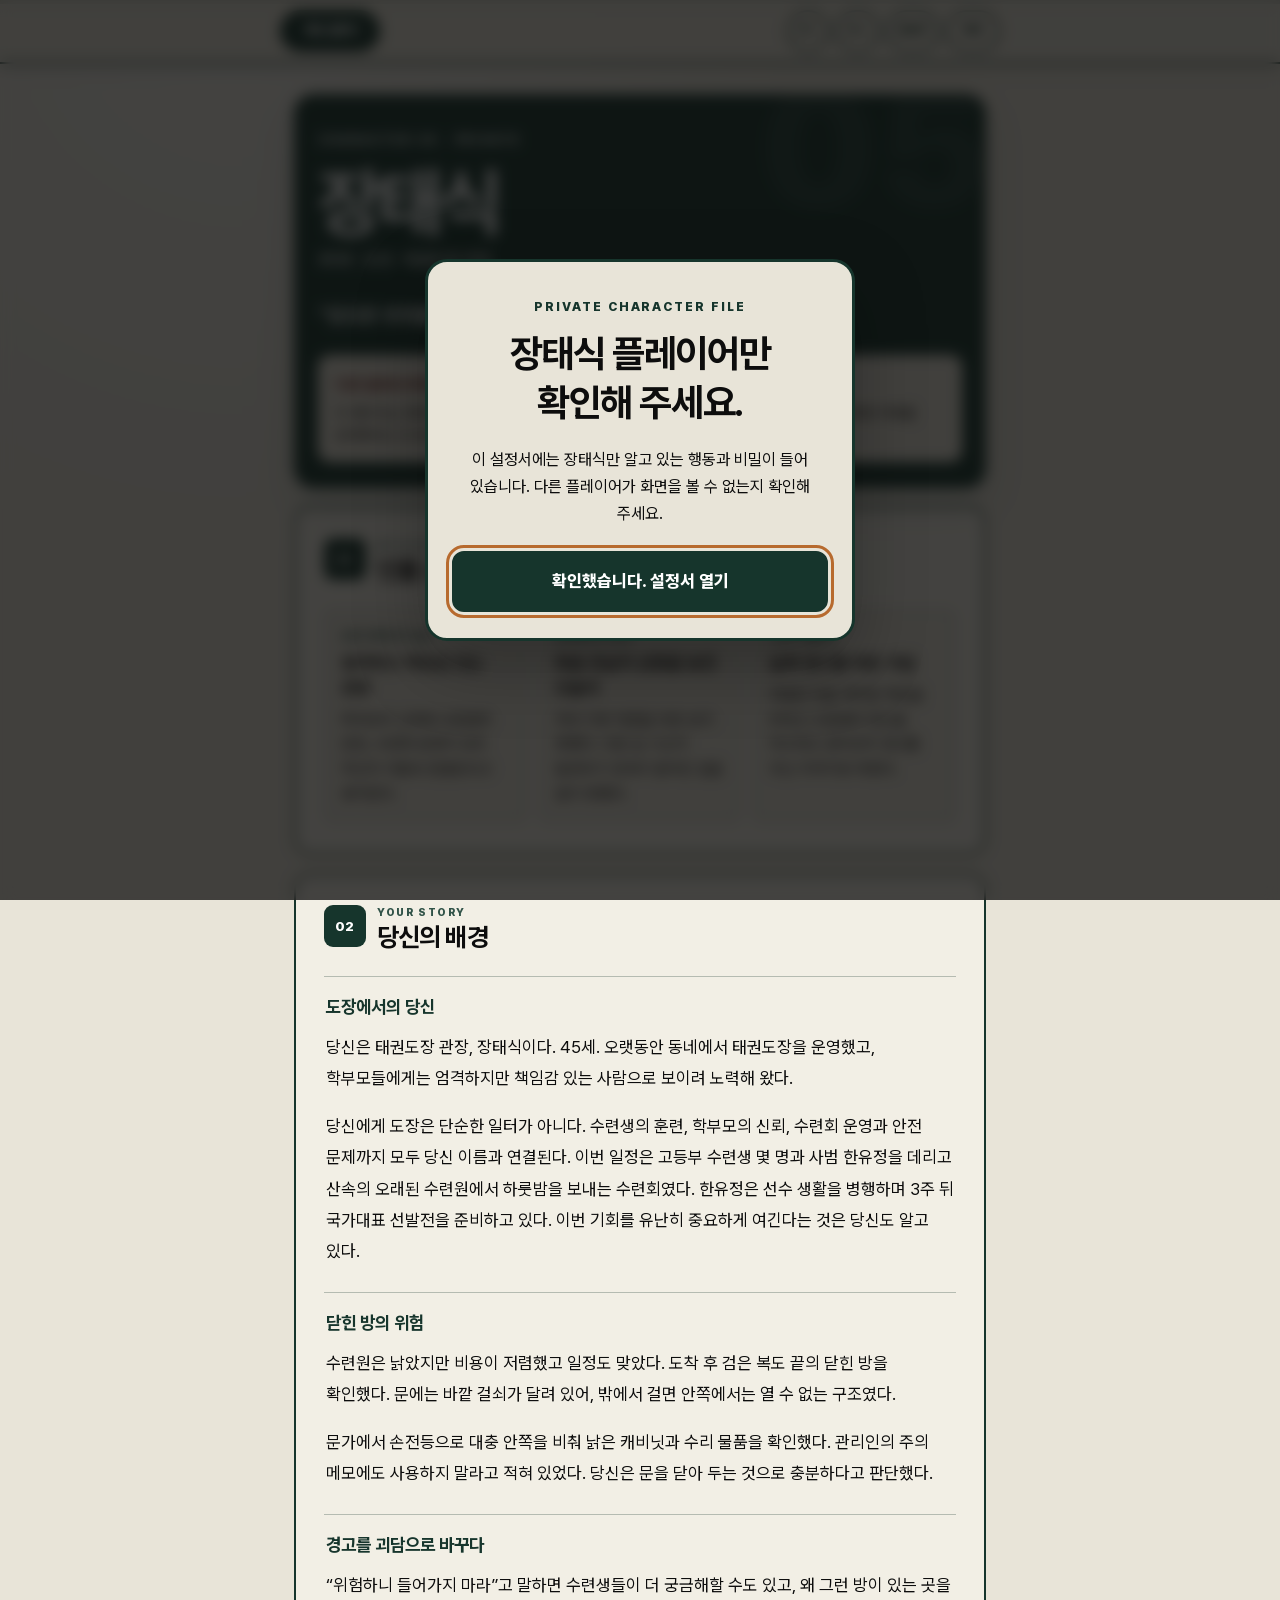
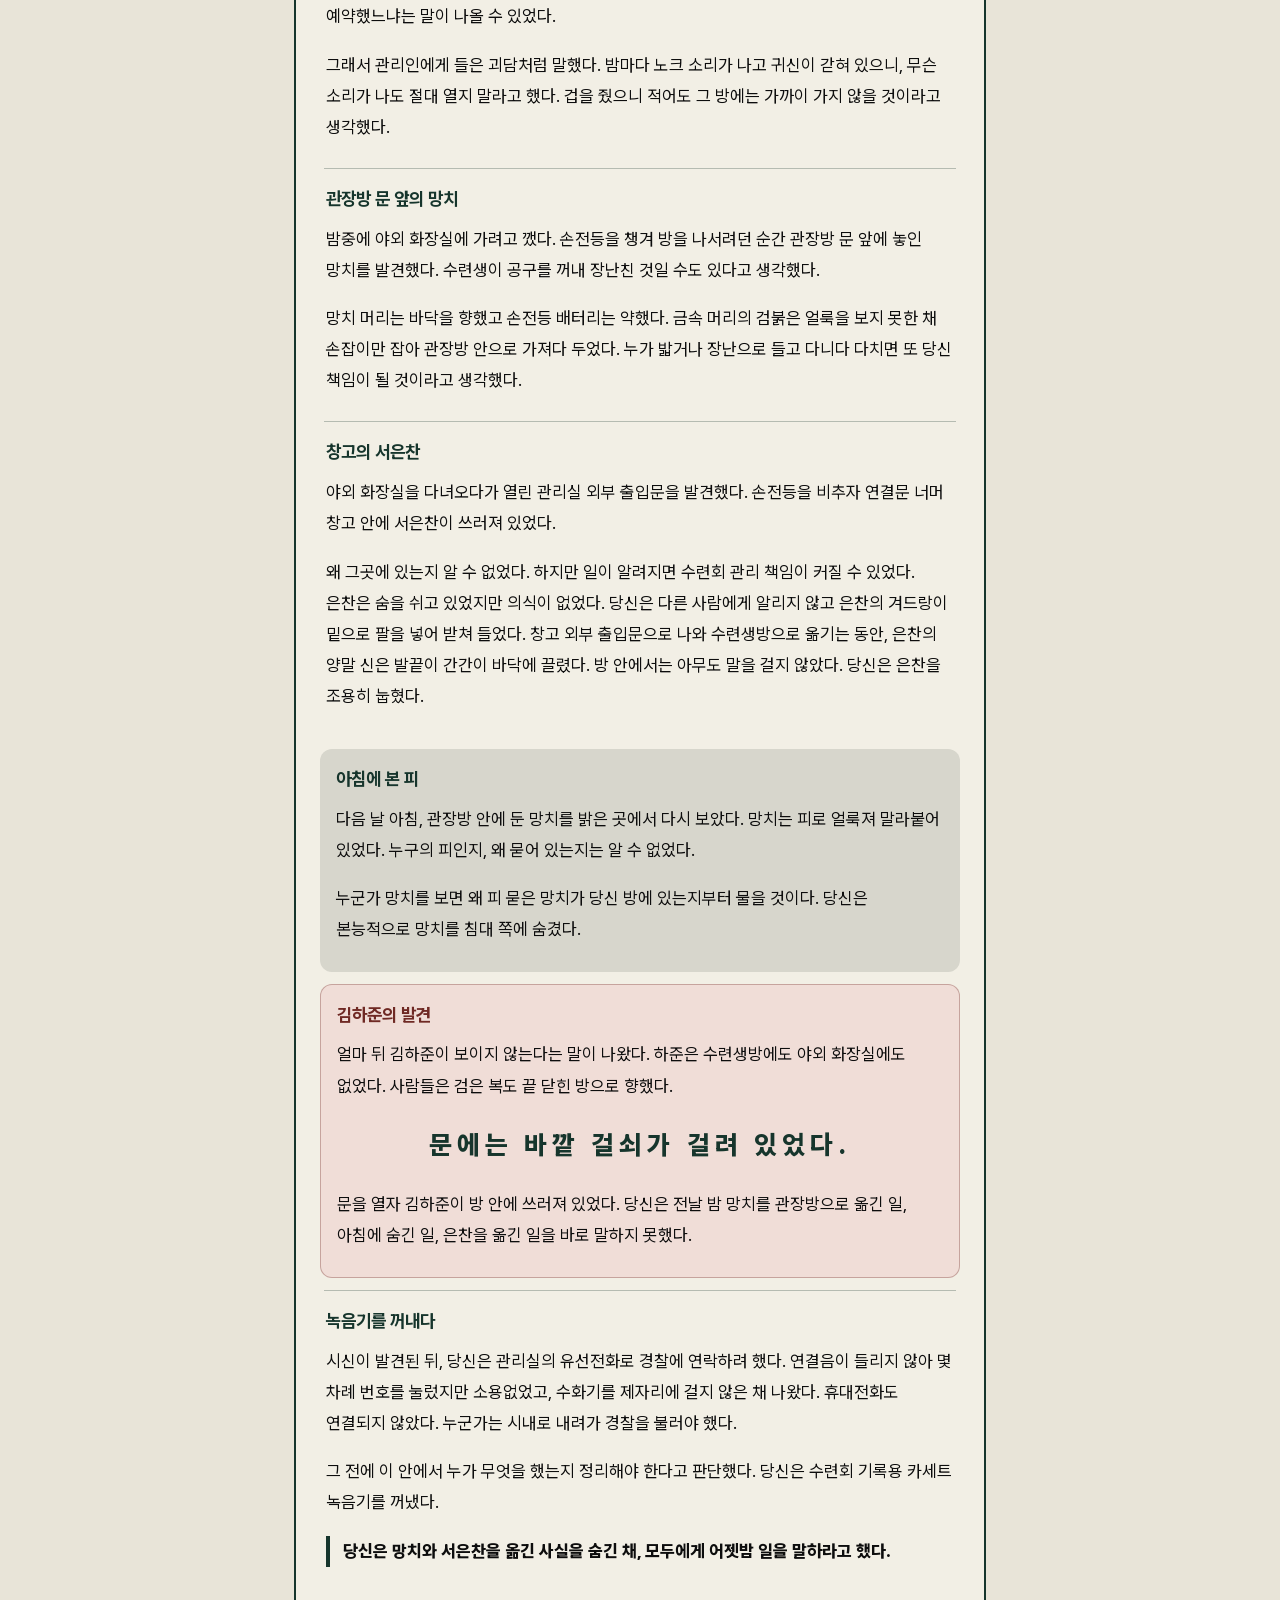
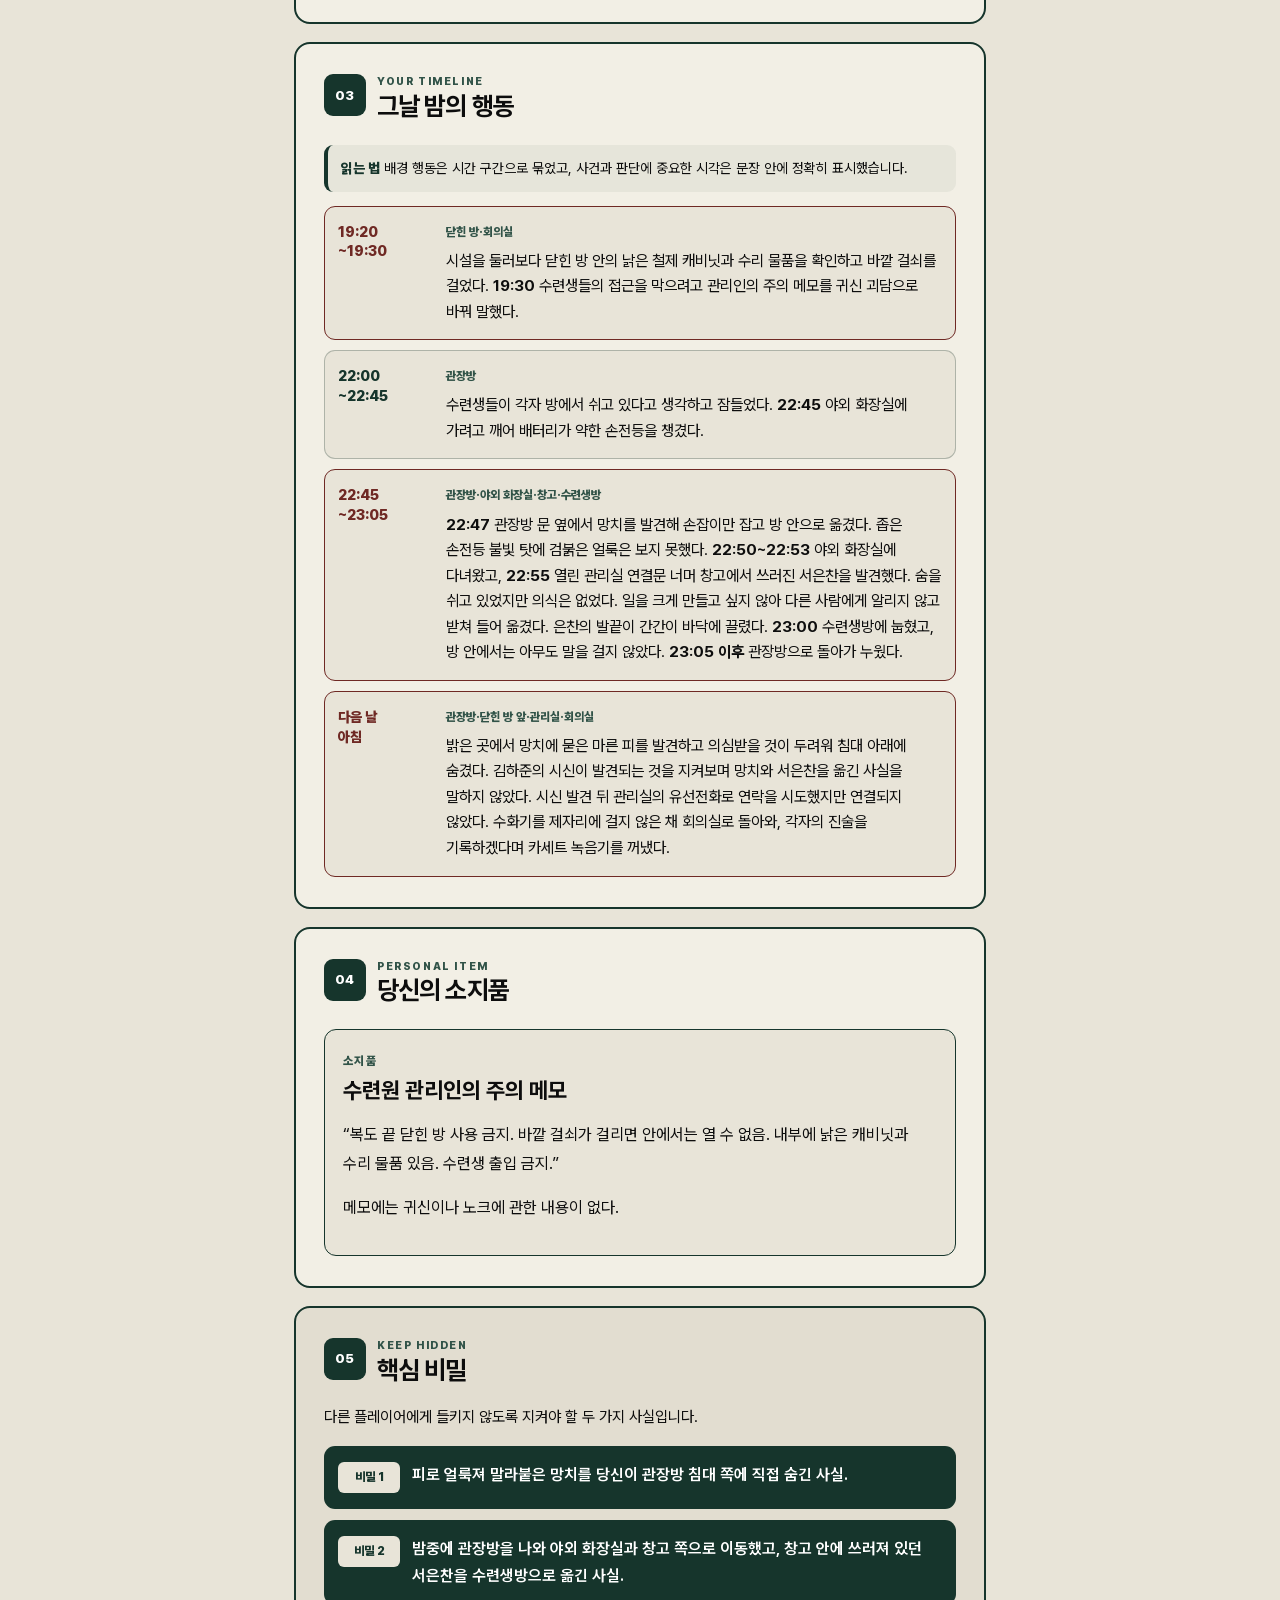
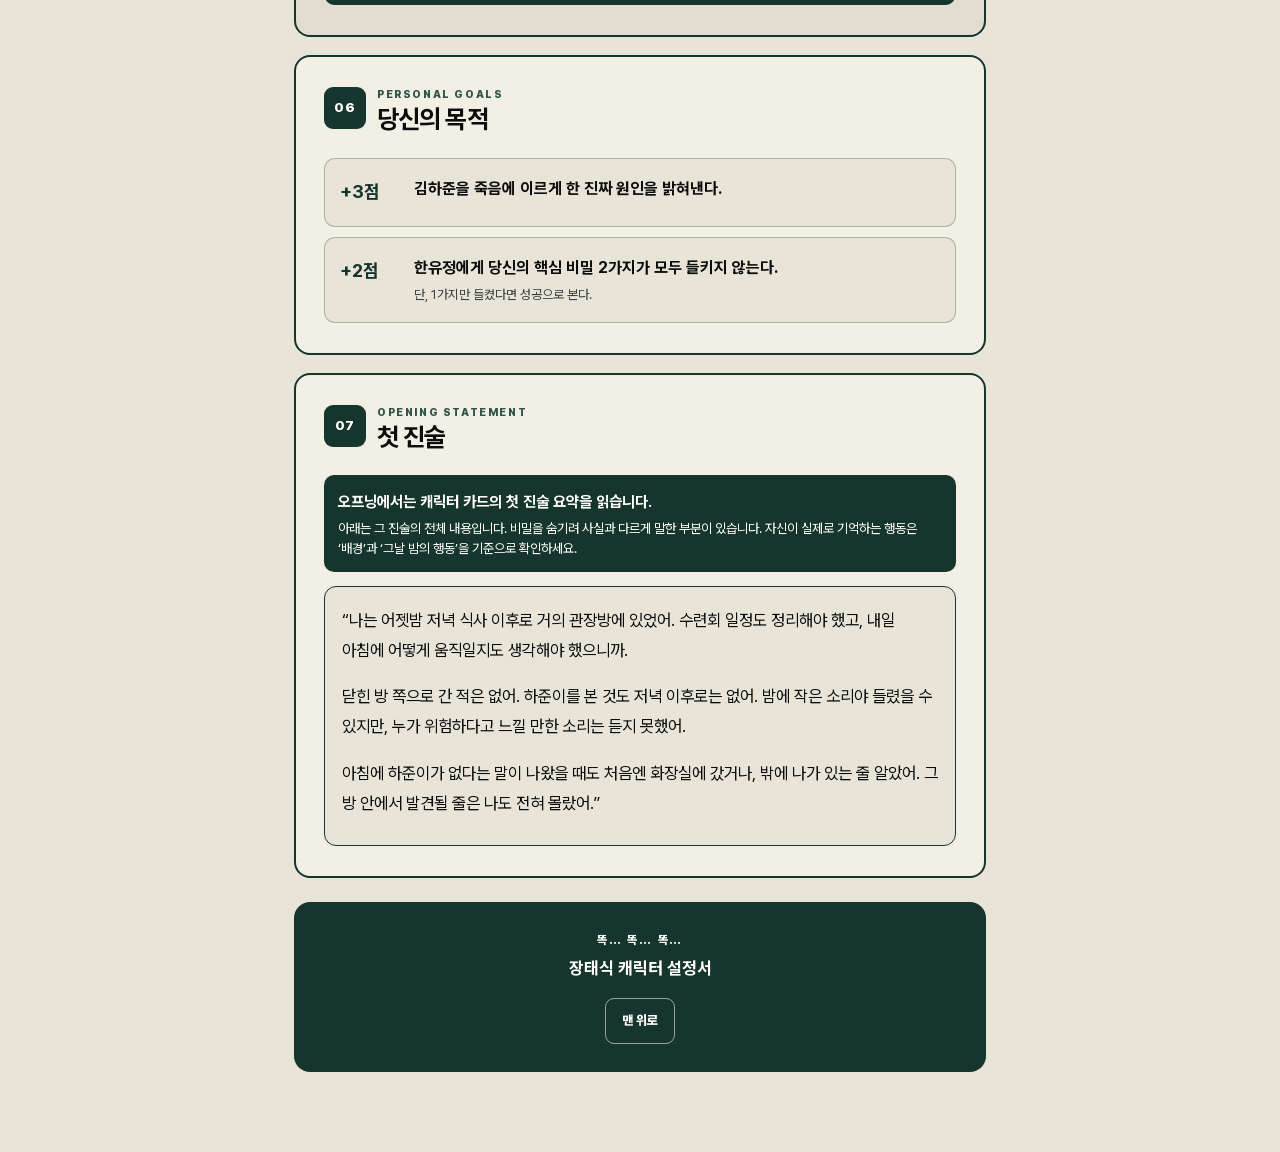
==== commit 634d1016: "Add files via upload" ====
--- a/index.html
+++ b/index.html
@@ -8,7 +8,7 @@
   <meta name="robots" content="noindex,nofollow,noarchive,nosnippet">
   <title>똑… 똑… 똑… | 장태식 캐릭터 설정서</title>
   <meta name="description" content="머더 미스터리 똑… 똑… 똑… 장태식 전용 모바일 캐릭터 설정서">
-  <link rel="stylesheet" href="style.css?v=reader-tutorial-1">
+  <link rel="stylesheet" href="style.css?v=feedback-20260920">
 </head>
 <body class="is-locked">
   <span class="page-top-anchor" id="pageTop" aria-hidden="true"></span>
@@ -77,7 +77,7 @@
     <button class="map-modal__backdrop" id="mapBackdrop" type="button" tabindex="-1" aria-label="지도 닫기"></button>
     <section class="map-modal__panel" role="dialog" aria-modal="true" aria-labelledby="mapTitle">
       <header class="map-modal__header">
-        <div><span>TRAINING CENTER</span><h2 id="mapTitle">수련원 MAP</h2></div>
+        <div><span id="mapCounter">MAP 1 / 2</span><h2 id="mapTitle" aria-live="polite">수련원 지도</h2></div>
         <button id="mapClose" type="button">닫기</button>
       </header>
       <div class="map-toolbar" aria-label="지도 확대 설정">
@@ -89,7 +89,21 @@
       <div class="map-viewport" id="mapViewport" tabindex="0" aria-label="확대된 지도를 스크롤하여 확인">
         <img id="mapImage" src="map.png" alt="수련원 실외시설과 실내시설의 방 및 이동 구조를 보여 주는 지도" draggable="false">
       </div>
-      <p class="map-hint">확대 후 지도를 위아래·좌우로 움직여 확인하세요.</p>
+      <footer class="map-gallery-footer">
+        <div class="map-thumbnails" role="group" aria-label="지도 선택">
+          <button class="map-thumbnail" type="button" data-map-src="map.png" data-map-title="수련원 지도" data-map-alt="수련원 실외시설과 실내시설의 방 및 이동 구조를 보여 주는 지도" aria-label="수련원 지도 보기" aria-pressed="true" aria-controls="mapViewport">
+            <img src="map.png" alt="" width="56" height="48" loading="lazy" draggable="false">
+            <span class="map-thumbnail__label">수련원 지도</span>
+            <span class="map-thumbnail__check" aria-hidden="true">✓</span>
+          </button>
+          <button class="map-thumbnail" type="button" data-map-src="bed-layout.png" data-map-title="수련생방 침대 배치도" data-map-alt="수련생방 침대 배치도. 왼쪽 위는 서은찬, 왼쪽 아래는 김하준, 오른쪽은 민도겸, 아래쪽 가로 침대는 강태민. 창문은 위쪽, 출입문은 오른쪽 위에 있다." aria-label="수련생방 침대 배치도 보기" aria-pressed="false" aria-controls="mapViewport">
+            <img src="bed-layout.png" alt="" width="56" height="48" loading="lazy" draggable="false">
+            <span class="map-thumbnail__label">침대 배치도</span>
+            <span class="map-thumbnail__check" aria-hidden="true">✓</span>
+          </button>
+        </div>
+        <p class="map-hint">미리보기를 누르면 지도가 바뀝니다.<br>확대 후에는 위아래·좌우로 움직여 확인하세요.</p>
+      </footer>
     </section>
   </aside>
 
@@ -125,7 +139,7 @@
       <div class="story-block">
         <h3>도장에서의 당신</h3>
         <p>당신은 태권도장 관장, 장태식이다. 45세. 오랫동안 동네에서 태권도장을 운영했고, 학부모들에게는 엄격하지만 책임감 있는 사람으로 보이려 노력해 왔다.</p>
-        <p>당신에게 도장은 단순한 일터가 아니다. 수련생의 훈련, 학부모의 신뢰, 수련회 운영과 안전 문제까지 모두 당신 이름과 연결된다. 이번 일정은 고등부 수련생 몇 명과 사범 한유정을 데리고 산속의 오래된 수련원에서 하룻밤을 보내는 수련회였다.</p>
+        <p>당신에게 도장은 단순한 일터가 아니다. 수련생의 훈련, 학부모의 신뢰, 수련회 운영과 안전 문제까지 모두 당신 이름과 연결된다. 이번 일정은 고등부 수련생 몇 명과 사범 한유정을 데리고 산속의 오래된 수련원에서 하룻밤을 보내는 수련회였다. 한유정은 선수 생활을 병행하며 3주 뒤 국가대표 선발전을 준비하고 있다. 이번 기회를 유난히 중요하게 여긴다는 것은 당신도 알고 있다.</p>
       </div>
       <div class="story-block">
         <h3>닫힌 방의 위험</h3>
@@ -145,7 +159,7 @@
       <div class="story-block">
         <h3>창고의 서은찬</h3>
         <p>야외 화장실을 다녀오다가 열린 관리실 외부 출입문을 발견했다. 손전등을 비추자 연결문 너머 창고 안에 서은찬이 쓰러져 있었다.</p>
-        <p>왜 그곳에 있는지 알 수 없었다. 하지만 일이 알려지면 수련회 관리 책임이 커질 수 있었다. 당신은 은찬을 깨워 캐묻지 않고 창고 외부 출입문으로 데리고 나와, 수련생방에 조용히 눕혔다.</p>
+        <p>왜 그곳에 있는지 알 수 없었다. 하지만 일이 알려지면 수련회 관리 책임이 커질 수 있었다. 은찬은 숨을 쉬고 있었지만 의식이 없었다. 당신은 다른 사람에게 알리지 않고 은찬의 겨드랑이 밑으로 팔을 넣어 받쳐 들었다. 창고 외부 출입문으로 나와 수련생방으로 옮기는 동안, 은찬의 양말 신은 발끝이 간간이 바닥에 끌렸다. 방 안에서는 아무도 말을 걸지 않았다. 당신은 은찬을 조용히 눕혔다.</p>
       </div>
       <div class="story-block story-block--dark">
         <h3>아침에 본 피</h3>
@@ -160,7 +174,7 @@
       </div>
       <div class="story-block">
         <h3>녹음기를 꺼내다</h3>
-        <p>유선전화는 연결되지 않았고 휴대전화 신호도 거의 잡히지 않았다. 누군가는 시내로 내려가 경찰을 불러야 했다.</p>
+        <p>시신이 발견된 뒤, 당신은 관리실의 유선전화로 경찰에 연락하려 했다. 연결음이 들리지 않아 몇 차례 번호를 눌렀지만 소용없었고, 수화기를 제자리에 걸지 않은 채 나왔다. 휴대전화도 연결되지 않았다. 누군가는 시내로 내려가 경찰을 불러야 했다.</p>
         <p>그 전에 이 안에서 누가 무엇을 했는지 정리해야 한다고 판단했다. 당신은 수련회 기록용 카세트 녹음기를 꺼냈다.</p>
         <p class="ending-line">당신은 망치와 서은찬을 옮긴 사실을 숨긴 채, 모두에게 어젯밤 일을 말하라고 했다.</p>
       </div>
@@ -174,9 +188,9 @@
       <p class="timeline-note"><strong>읽는 법</strong> 배경 행동은 시간 구간으로 묶었고, 사건과 판단에 중요한 시각은 문장 안에 정확히 표시했습니다.</p>
       <ol class="timeline-list">
         <li class="timeline-list__critical"><div class="timeline-time" aria-label="19시 20분부터 19시 30분까지">19:20<br><span>~19:30</span></div><div><span class="location">닫힌 방·회의실</span><p>시설을 둘러보다 닫힌 방 안의 낡은 철제 캐비닛과 수리 물품을 확인하고 바깥 걸쇠를 걸었다. <strong>19:30</strong> 수련생들의 접근을 막으려고 관리인의 주의 메모를 귀신 괴담으로 바꿔 말했다.</p></div></li>
-        <li><div class="timeline-time" aria-label="22시부터 22시 40분까지">22:00<br><span>~22:40</span></div><div><span class="location">관장방</span><p>수련생들이 각자 방에서 쉬고 있다고 생각하고 잠들었다. <strong>22:40</strong> 야외 화장실에 가려고 깨어 배터리가 약한 손전등을 챙겼다.</p></div></li>
-        <li class="timeline-list__critical"><div class="timeline-time" aria-label="22시 40분부터 23시까지">22:40<br><span>~23:00</span></div><div><span class="location">관장방·야외 화장실·창고·수련생방</span><p><strong>22:42</strong> 관장방 문 옆에서 망치를 발견해 손잡이만 잡고 방 안으로 옮겼다. 좁은 손전등 불빛 탓에 검붉은 얼룩은 보지 못했다. <strong>22:45~22:48</strong> 야외 화장실에 다녀왔고, <strong>22:50</strong> 열린 관리실 연결문 너머 창고에서 쓰러진 서은찬을 발견했다. <strong>22:55</strong> 일을 크게 만들고 싶지 않아 누구도 깨우지 않고 은찬을 수련생방으로 옮겼다. <strong>23:00 이후</strong> 관장방으로 돌아가 누웠다.</p></div></li>
-        <li class="timeline-list__critical"><div class="timeline-time">다음 날<br>아침</div><div><span class="location">관장방·닫힌 방 앞·회의실</span><p>밝은 곳에서 망치에 묻은 마른 피를 발견하고 의심받을 것이 두려워 침대 아래에 숨겼다. 김하준의 시신이 발견되는 것을 지켜보며 망치와 서은찬을 옮긴 사실을 말하지 않았다. 외부 연락이 되지 않자 각자의 진술을 기록하겠다며 카세트 녹음기를 꺼냈다.</p></div></li>
+        <li><div class="timeline-time" aria-label="22시부터 22시 45분까지">22:00<br><span>~22:45</span></div><div><span class="location">관장방</span><p>수련생들이 각자 방에서 쉬고 있다고 생각하고 잠들었다. <strong>22:45</strong> 야외 화장실에 가려고 깨어 배터리가 약한 손전등을 챙겼다.</p></div></li>
+        <li class="timeline-list__critical"><div class="timeline-time" aria-label="22시 45분부터 23시 05분까지">22:45<br><span>~23:05</span></div><div><span class="location">관장방·야외 화장실·창고·수련생방</span><p><strong>22:47</strong> 관장방 문 옆에서 망치를 발견해 손잡이만 잡고 방 안으로 옮겼다. 좁은 손전등 불빛 탓에 검붉은 얼룩은 보지 못했다. <strong>22:50~22:53</strong> 야외 화장실에 다녀왔고, <strong>22:55</strong> 열린 관리실 연결문 너머 창고에서 쓰러진 서은찬을 발견했다. 숨을 쉬고 있었지만 의식은 없었다. 일을 크게 만들고 싶지 않아 다른 사람에게 알리지 않고 받쳐 들어 옮겼다. 은찬의 발끝이 간간이 바닥에 끌렸다. <strong>23:00</strong> 수련생방에 눕혔고, 방 안에서는 아무도 말을 걸지 않았다. <strong>23:05 이후</strong> 관장방으로 돌아가 누웠다.</p></div></li>
+        <li class="timeline-list__critical"><div class="timeline-time">다음 날<br>아침</div><div><span class="location">관장방·닫힌 방 앞·관리실·회의실</span><p>밝은 곳에서 망치에 묻은 마른 피를 발견하고 의심받을 것이 두려워 침대 아래에 숨겼다. 김하준의 시신이 발견되는 것을 지켜보며 망치와 서은찬을 옮긴 사실을 말하지 않았다. 시신 발견 뒤 관리실의 유선전화로 연락을 시도했지만 연결되지 않았다. 수화기를 제자리에 걸지 않은 채 회의실로 돌아와, 각자의 진술을 기록하겠다며 카세트 녹음기를 꺼냈다.</p></div></li>
       </ol>
     </section>
 
@@ -221,7 +235,7 @@
         <span class="section-number">07</span>
         <div><p>OPENING STATEMENT</p><h2>첫 진술</h2></div>
       </div>
-      <div class="statement-note"><strong>게임 시작 시 읽습니다.</strong><p>자신의 차례가 오면 아래 내용을 다른 플레이어에게 그대로 읽어 주세요.</p></div>
+      <div class="statement-note"><strong>오프닝에서는 캐릭터 카드의 첫 진술 요약을 읽습니다.</strong><p>아래는 그 진술의 전체 내용입니다. 비밀을 숨기려 사실과 다르게 말한 부분이 있습니다. 자신이 실제로 기억하는 행동은 ‘배경’과 ‘그날 밤의 행동’을 기준으로 확인하세요.</p></div>
       <blockquote class="statement-card" id="statementText">
         <p>“나는 어젯밤 저녁 식사 이후로 거의 관장방에 있었어. 수련회 일정도 정리해야 했고, 내일 아침에 어떻게 움직일지도 생각해야 했으니까.</p>
         <p>닫힌 방 쪽으로 간 적은 없어. 하준이를 본 것도 저녁 이후로는 없어. 밤에 작은 소리야 들렸을 수 있지만, 누가 위험하다고 느낄 만한 소리는 듣지 못했어.</p>
@@ -237,6 +251,6 @@
   </main>
 
   <button class="top-button" id="topButton" type="button" tabindex="-1" aria-hidden="true" aria-label="맨 위로 이동" title="맨 위로">↑</button>
-  <script src="script.js?v=reader-tutorial-1"></script>
+  <script src="script.js?v=feedback-20260920"></script>
 </body>
 </html>
--- a/style.css
+++ b/style.css
@@ -234,6 +234,27 @@
 .map-viewport img { display: block; width: 100%; max-width: none; height: auto; margin: 0 auto; user-select: none; -webkit-user-drag: none; }
 .map-hint { margin: 0; padding: 9px 14px calc(9px + var(--safe-bottom)); color: var(--green-soft); background: var(--paper); font-size: .7rem; font-weight: 700; line-height: 1.45; text-align: center; }
 
+/* Two-image map gallery; the selector stays below the scrolling image. */
+.map-gallery-footer { min-width: 0; background: var(--paper); border-top: 1px solid var(--line); }
+.map-thumbnails { display: grid; grid-template-columns: repeat(2, minmax(0, 168px)); justify-content: center; gap: 10px; padding: 10px 12px 0; }
+.map-thumbnail { position: relative; display: flex; align-items: center; gap: 8px; min-width: 0; min-height: 66px; padding: 7px; color: var(--green-soft); background: var(--paper-light); border: 2px solid transparent; border-radius: 11px; box-shadow: 0 0 0 1px var(--line); text-align: left; cursor: pointer; touch-action: manipulation; }
+.map-thumbnail img { display: block; flex: 0 0 56px; width: 56px; height: 48px; object-fit: contain; background: #10251F; border-radius: 5px; pointer-events: none; }
+.map-thumbnail__label { min-width: 0; padding-right: 5px; font-size: 12px; font-weight: 800; line-height: 1.4; }
+.map-thumbnail__check { position: absolute; top: -7px; right: -5px; display: grid; place-items: center; width: 19px; height: 19px; color: #fff; background: var(--green); border: 2px solid var(--paper); border-radius: 50%; font-size: 12px; line-height: 1; visibility: hidden; }
+.map-thumbnail[aria-pressed="true"] { color: var(--green); background: var(--paper-deep); border-color: var(--green); box-shadow: none; }
+.map-thumbnail[aria-pressed="true"] .map-thumbnail__check { visibility: visible; }
+.map-thumbnail:focus-visible { outline: 3px solid var(--green-soft); outline-offset: 3px; }
+@media (max-height: 500px) and (orientation: landscape) {
+  .map-modal__header { padding-block: 6px; }
+  .map-modal__header h2 { font-size: 1rem; }
+  .map-toolbar { padding-block: 4px; }
+  .map-thumbnails { padding-top: 7px; }
+  .map-thumbnail { min-height: 48px; padding-block: 4px; }
+  .map-thumbnail img { height: 36px; }
+  .map-hint { padding-block: 5px; font-size: 11px; }
+  .map-hint br { display: none; }
+}
+
 .page-shell { width: min(100%, 720px); margin: 0 auto; padding: 22px 14px calc(80px + var(--safe-bottom)); }
 .character-hero {
   position: relative;
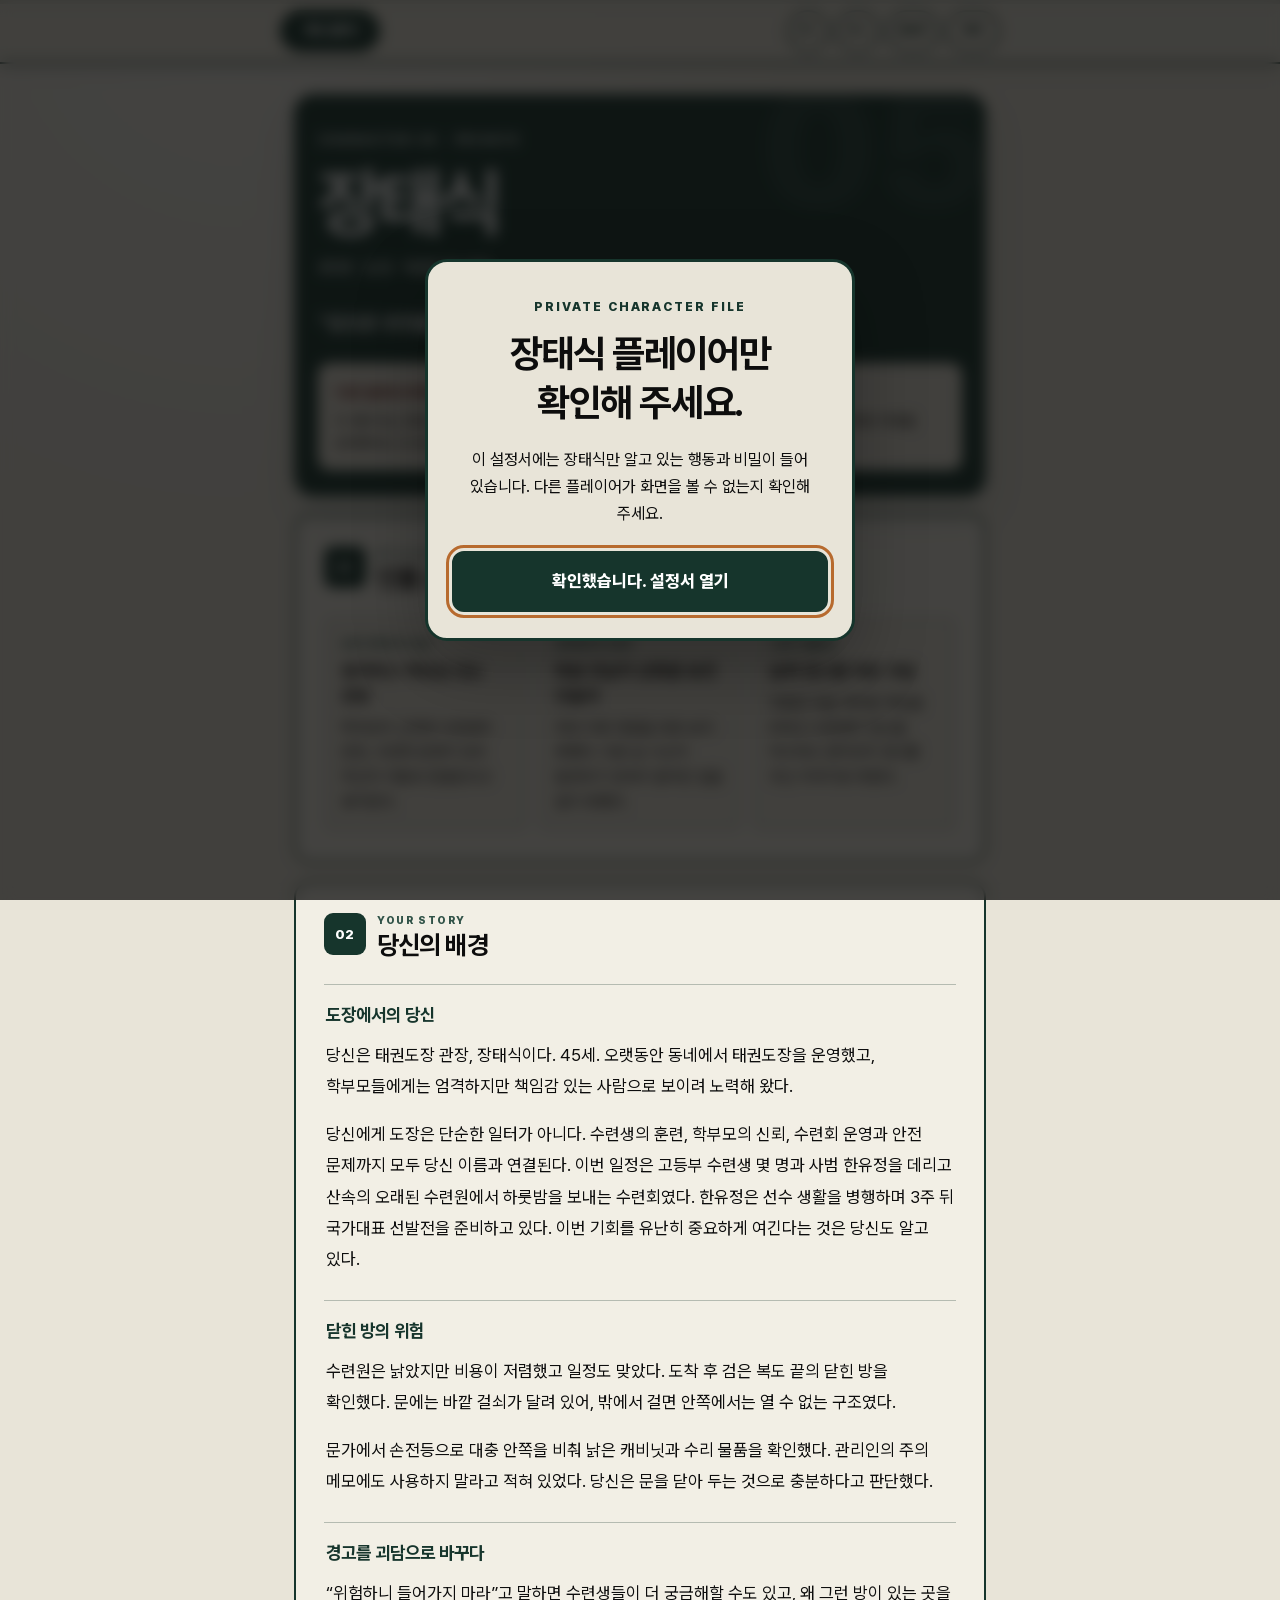
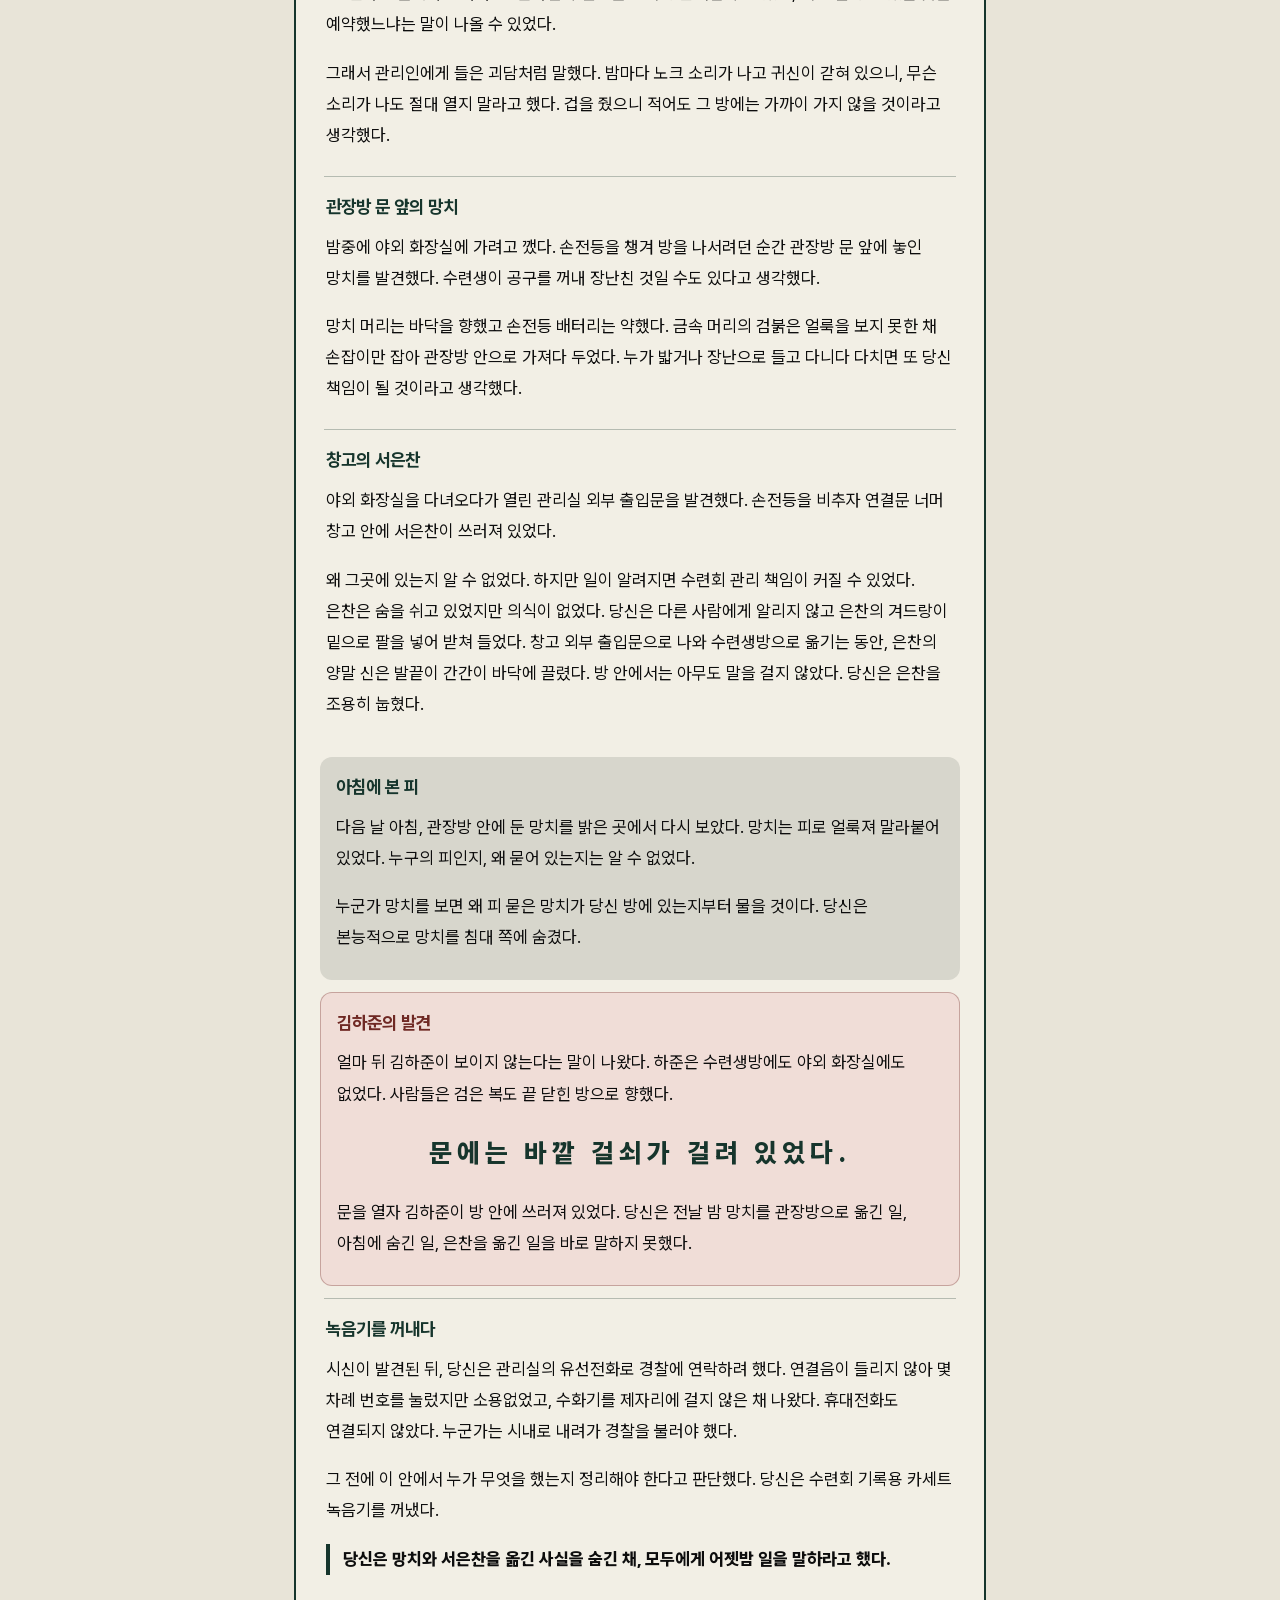
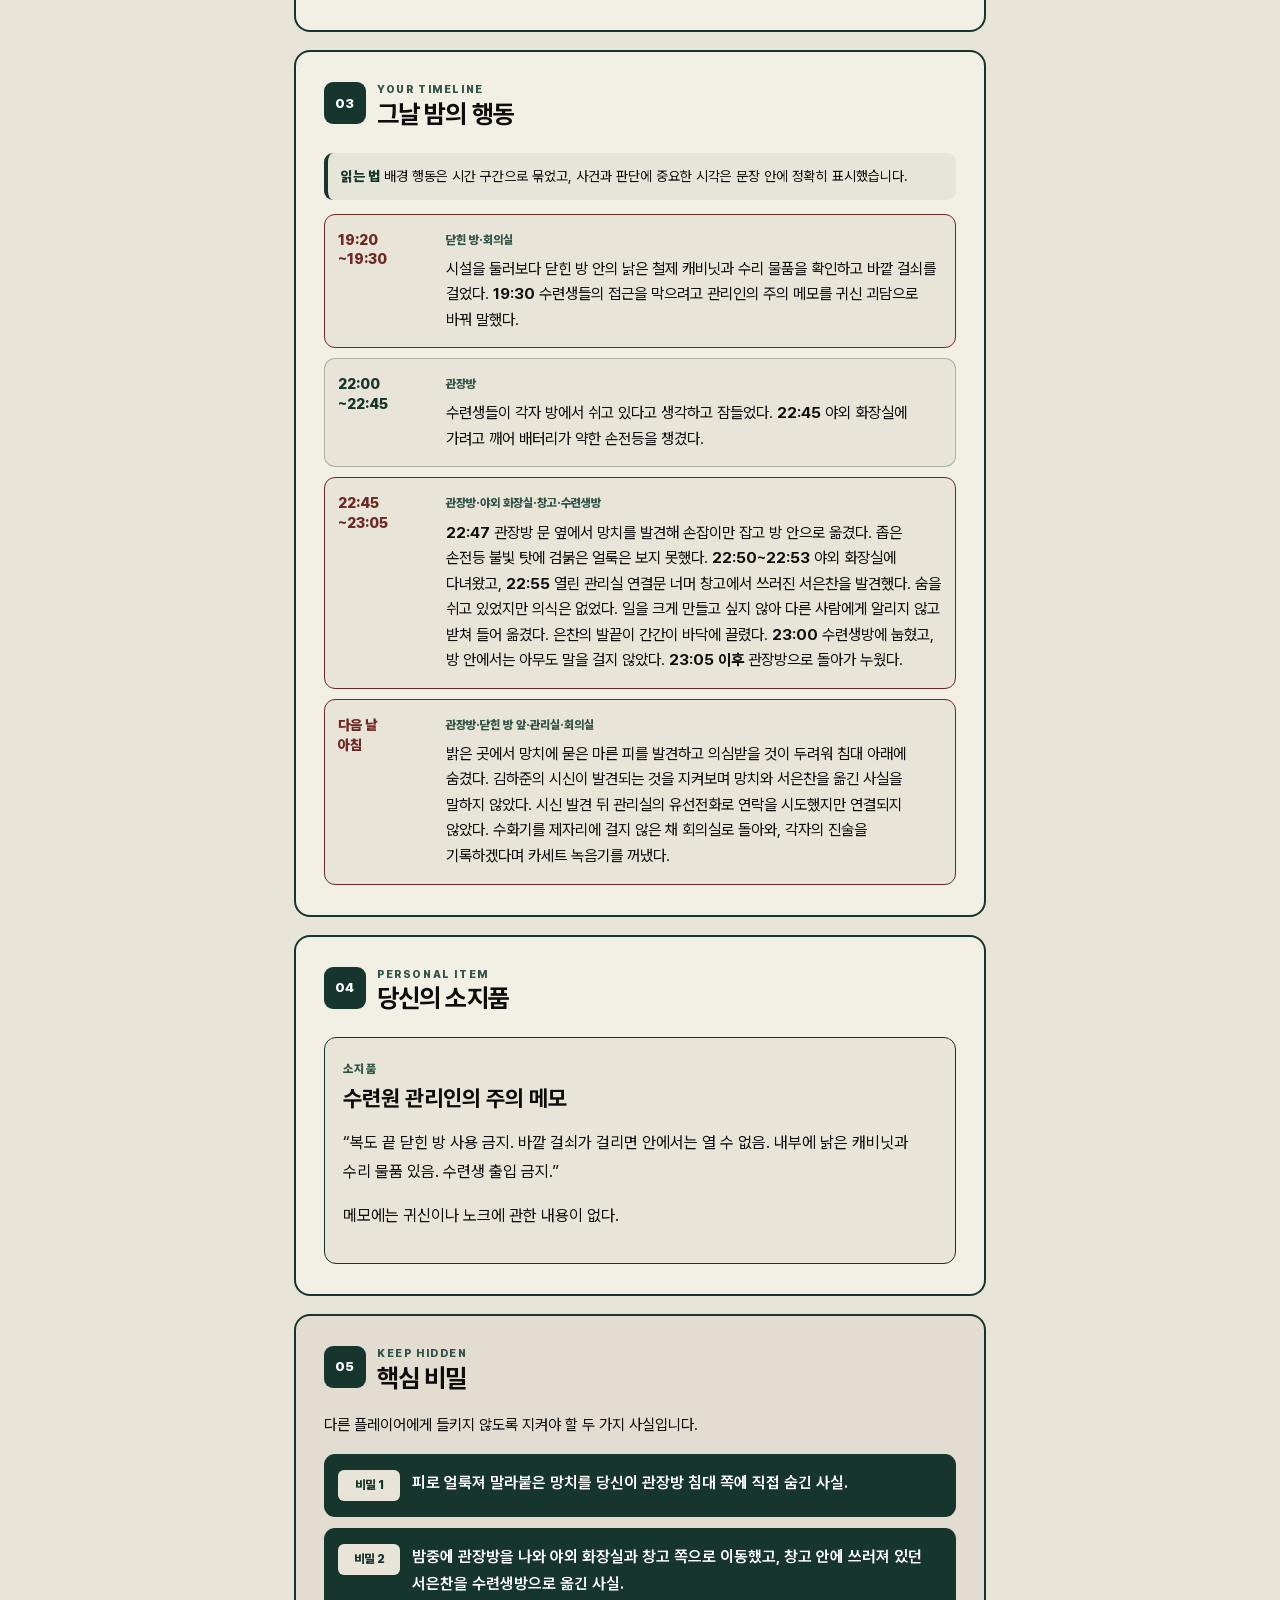
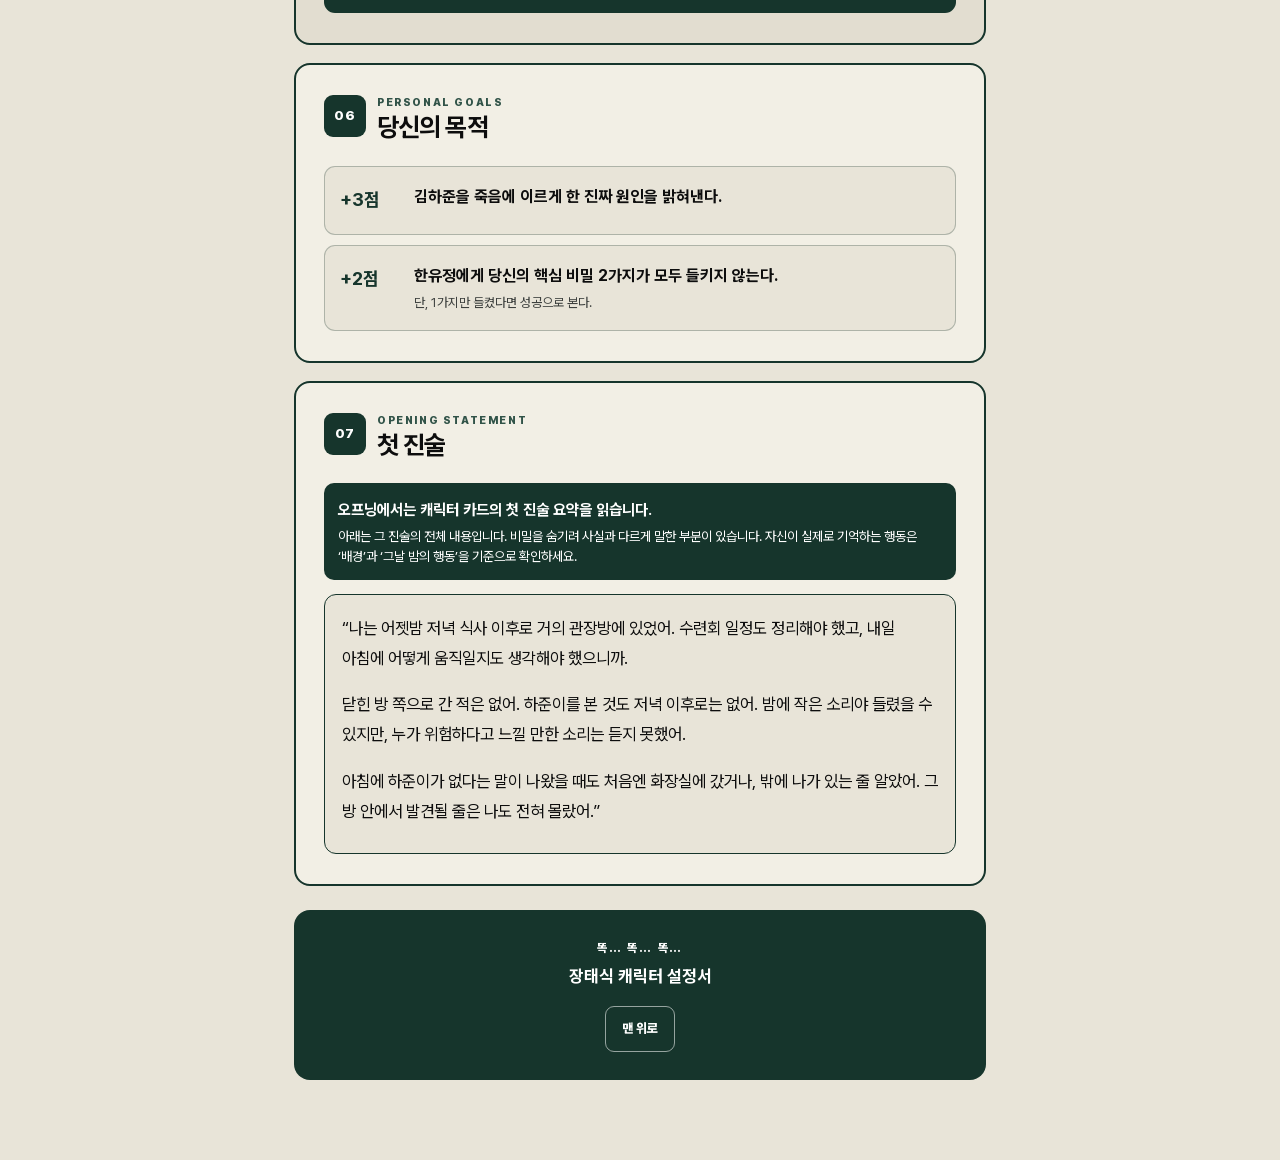
==== commit 7897eabb: "재생 업데이트" ====
--- a/index.html
+++ b/index.html
@@ -8,7 +8,7 @@
   <meta name="robots" content="noindex,nofollow,noarchive,nosnippet">
   <title>똑… 똑… 똑… | 장태식 캐릭터 설정서</title>
   <meta name="description" content="머더 미스터리 똑… 똑… 똑… 장태식 전용 모바일 캐릭터 설정서">
-  <link rel="stylesheet" href="style.css?v=feedback-20260920">
+  <link rel="stylesheet" href="style.css?v=20260930-role1">
 </head>
 <body class="is-locked">
   <span class="page-top-anchor" id="pageTop" aria-hidden="true"></span>
@@ -110,7 +110,10 @@
   <main class="page-shell" id="mainContent" tabindex="-1" inert aria-hidden="true">
     <section class="character-hero" aria-labelledby="characterName">
       <p class="character-hero__eyebrow">CHARACTER 05 · PRIVATE</p>
-      <h2 id="characterName">장태식</h2>
+      <div class="character-hero__identity">
+        <h2 id="characterName">장태식</h2>
+        <p class="character-case-status" aria-label="이번 사건: 당신은 범인이 아닙니다."><span>이번 사건 · 본인만 확인</span><strong>당신은 범인이 아닙니다.</strong></p>
+      </div>
       <p class="character-hero__role">45세 · 남성 · 태권도장 관장</p>
       <p class="character-hero__lead">“당신은 안전을 책임졌지만, 문제를 감추는 쪽을 선택했다.”</p>
       <div class="privacy-note">
--- a/style.css
+++ b/style.css
@@ -484,3 +484,13 @@
   body.is-tutorial { overflow: visible; }
 }
 
+
+/* Private role label: shown only after the existing privacy gate and tutorial. */
+.character-hero__identity { position:relative; z-index:1; display:flex; flex-wrap:wrap; align-items:center; gap:12px 18px; margin-bottom:10px; }
+.character-hero__identity h2 { margin:0; }
+.character-case-status { display:flex; flex-direction:column; align-items:flex-start; gap:3px; margin:0; padding:9px 12px; color:#16352C; background:#E8E4D8; border:2px solid #C5CDBF; border-radius:10px; line-height:1.45; }
+.character-case-status span { font-size:.65rem; font-weight:800; opacity:.8; }
+.character-case-status strong { font-size:.88rem; font-weight:850; word-break:keep-all; }
+.character-case-status--culprit { color:#78261F; background:#F5DFD8; border-color:#DCAA9B; }
+body.is-locked .character-case-status, body.is-tutorial .character-case-status { visibility:hidden; }
+@media (max-width:380px) { .character-hero__identity { gap:12px; } .character-case-status { padding:8px 10px; } }
